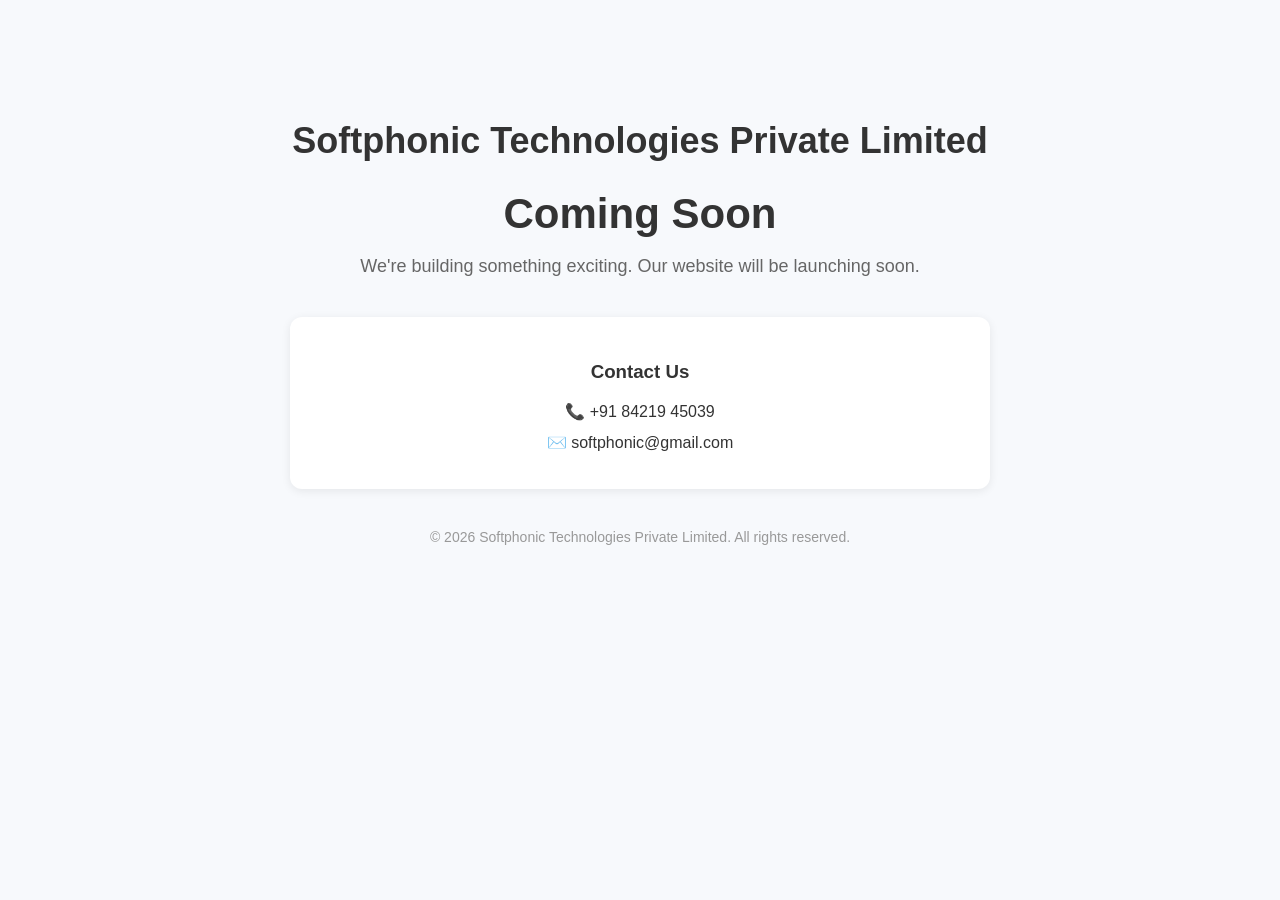
==== index.html @ 9555f6a4 "Add files via upload" ====
<!DOCTYPE html>
<html lang="en">
<head>
<meta charset="UTF-8">
<meta name="viewport" content="width=device-width, initial-scale=1.0">
<title>Softphonic Technologies Private Limited</title>

<style>
body {
    margin: 0;
    font-family: Arial, sans-serif;
    background: #f7f9fc;
    color: #333;
}

.container {
    max-width: 700px;
    margin: 100px auto;
    text-align: center;
    padding: 20px;
}

.logo {
    font-size: 36px;
    font-weight: bold;
    margin-bottom: 20px;
}

h1 {
    font-size: 42px;
    margin-bottom: 10px;
}

.subtitle {
    font-size: 18px;
    color: #666;
    margin-bottom: 40px;
}

.contact-box {
    background: white;
    padding: 25px;
    border-radius: 12px;
    box-shadow: 0 2px 10px rgba(0,0,0,0.08);
}

.contact-box p {
    margin: 12px 0;
    font-size: 16px;
}

.footer {
    margin-top: 40px;
    color: #999;
    font-size: 14px;
}
</style>
</head>

<body>

<div class="container">

    <div class="logo">Softphonic Technologies Private Limited</div>

    <h1>Coming Soon</h1>

    <p class="subtitle">
        We're building something exciting.
        Our website will be launching soon.
    </p>

    <div class="contact-box">
        <h3>Contact Us</h3>

        <p>📞 +91 84219 45039</p>

        <p>✉️ softphonic@gmail.com</p>

    </div>

    <div class="footer">
        © 2026 Softphonic Technologies Private Limited. All rights reserved.
    </div>

</div>

</body>
</html>
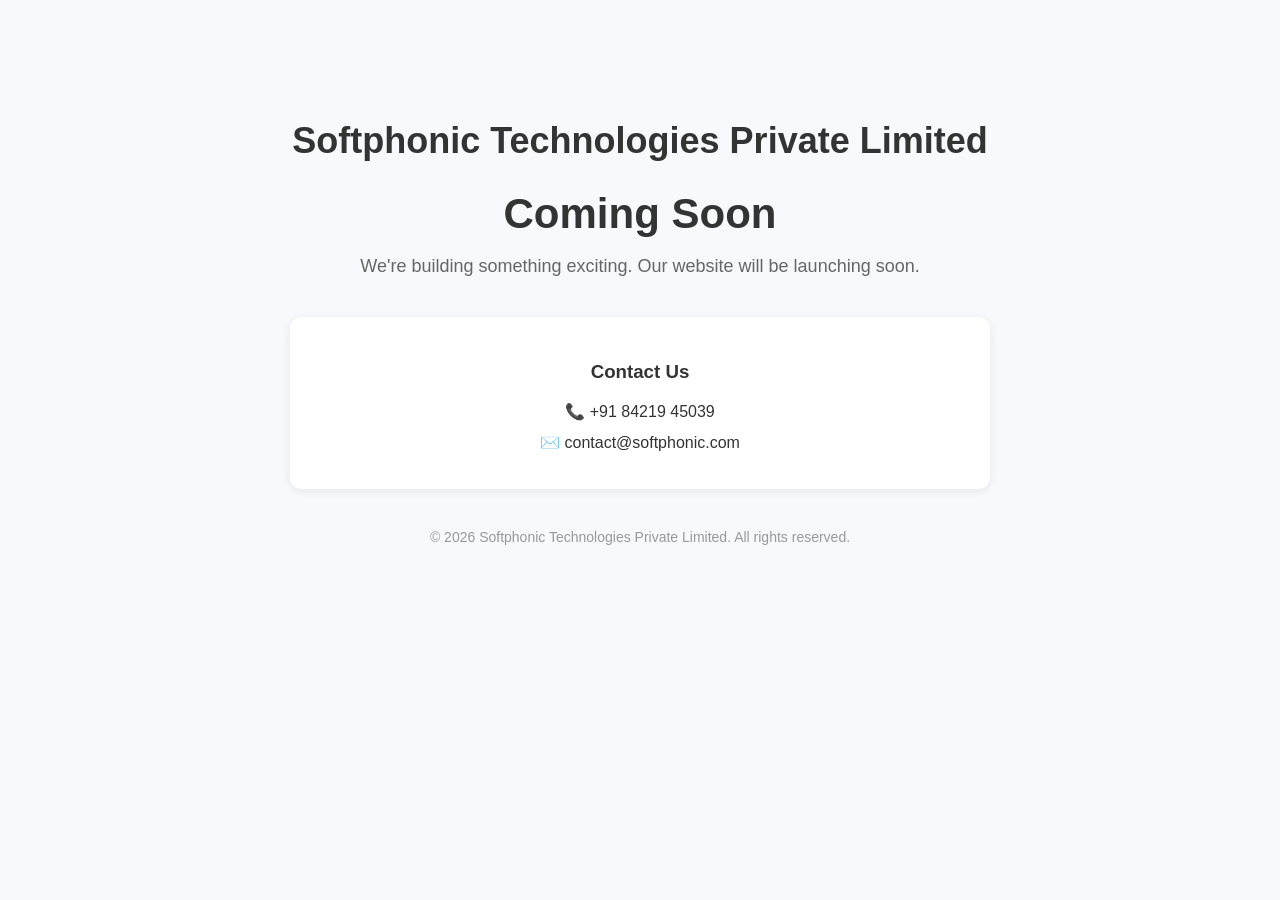
==== commit 022a7ece: "Update index.html" ====
--- a/index.html
+++ b/index.html
@@ -75,7 +75,7 @@
 
         <p>📞 +91 84219 45039</p>
 
-        <p>✉️ softphonic@gmail.com</p>
+        <p>✉️ contact@softphonic.com</p>
 
     </div>
 
@@ -86,4 +86,4 @@
 </div>
 
 </body>
-</html>	+</html>	
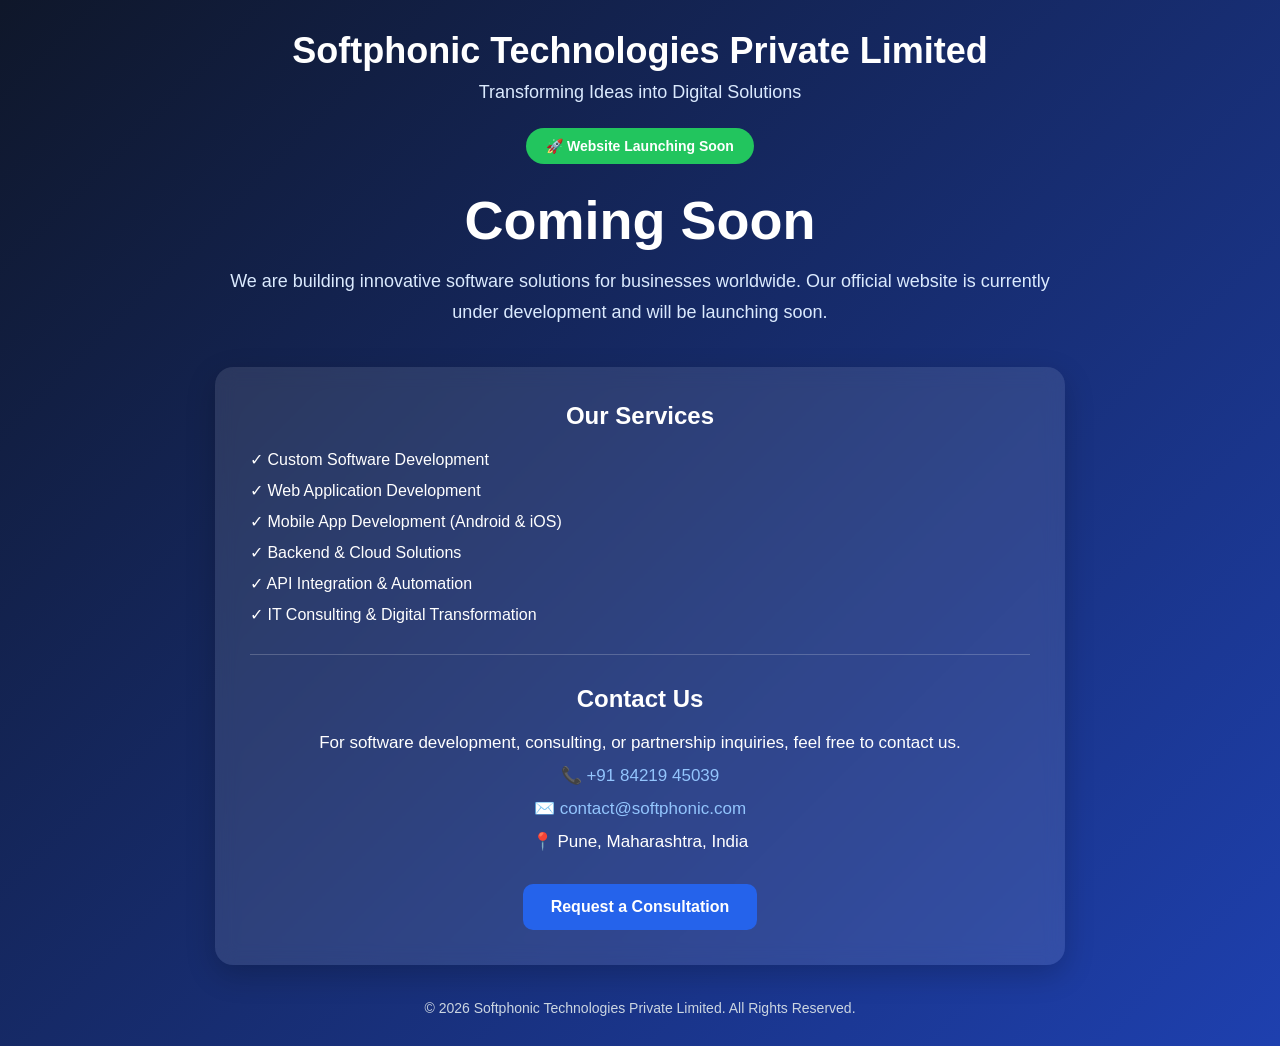
==== commit 31e58144: "update index to v1" ====
--- a/index.html
+++ b/index.html
@@ -1,89 +1,223 @@
 <!DOCTYPE html>
 <html lang="en">
 <head>
-<meta charset="UTF-8">
-<meta name="viewport" content="width=device-width, initial-scale=1.0">
-<title>Softphonic Technologies Private Limited</title>
-
-<style>
-body {
-    margin: 0;
-    font-family: Arial, sans-serif;
-    background: #f7f9fc;
-    color: #333;
-}
-
-.container {
-    max-width: 700px;
-    margin: 100px auto;
-    text-align: center;
-    padding: 20px;
-}
-
-.logo {
-    font-size: 36px;
-    font-weight: bold;
-    margin-bottom: 20px;
-}
-
-h1 {
-    font-size: 42px;
-    margin-bottom: 10px;
-}
-
-.subtitle {
-    font-size: 18px;
-    color: #666;
-    margin-bottom: 40px;
-}
-
-.contact-box {
-    background: white;
-    padding: 25px;
-    border-radius: 12px;
-    box-shadow: 0 2px 10px rgba(0,0,0,0.08);
-}
-
-.contact-box p {
-    margin: 12px 0;
-    font-size: 16px;
-}
-
-.footer {
-    margin-top: 40px;
-    color: #999;
-    font-size: 14px;
-}
-</style>
+    <meta charset="UTF-8">
+    <meta name="viewport" content="width=device-width, initial-scale=1.0">
+
+    <title>Softphonic Technologies Private Limited</title>
+
+    <style>
+        * {
+            margin: 0;
+            padding: 0;
+            box-sizing: border-box;
+        }
+
+        body {
+            font-family: "Segoe UI", Arial, sans-serif;
+            background: linear-gradient(135deg, #0f172a, #1e40af);
+            color: #ffffff;
+            min-height: 100vh;
+            display: flex;
+            align-items: center;
+            justify-content: center;
+            padding: 30px;
+        }
+
+        .container {
+            max-width: 850px;
+            width: 100%;
+            text-align: center;
+        }
+
+        .logo {
+            font-size: 36px;
+            font-weight: 700;
+            margin-bottom: 10px;
+        }
+
+        .tagline {
+            color: #dbeafe;
+            font-size: 18px;
+            margin-bottom: 25px;
+        }
+
+        .badge {
+            display: inline-block;
+            background: #22c55e;
+            color: white;
+            padding: 10px 20px;
+            border-radius: 999px;
+            font-size: 14px;
+            font-weight: 600;
+            margin-bottom: 25px;
+        }
+
+        h1 {
+            font-size: 54px;
+            margin-bottom: 15px;
+        }
+
+        .subtitle {
+            color: #dbeafe;
+            font-size: 18px;
+            line-height: 1.7;
+            margin-bottom: 40px;
+        }
+
+        .card {
+            background: rgba(255, 255, 255, 0.10);
+            backdrop-filter: blur(10px);
+            border-radius: 18px;
+            padding: 35px;
+            text-align: left;
+            box-shadow: 0 10px 30px rgba(0,0,0,0.2);
+        }
+
+        .card h2 {
+            text-align: center;
+            margin-bottom: 20px;
+        }
+
+        .services {
+            list-style: none;
+            margin-bottom: 30px;
+        }
+
+        .services li {
+            margin: 12px 0;
+            font-size: 16px;
+        }
+
+        .contact {
+            text-align: center;
+        }
+
+        .contact p {
+            margin: 12px 0;
+            font-size: 17px;
+        }
+
+        .contact a {
+            color: #93c5fd;
+            text-decoration: none;
+        }
+
+        .contact a:hover {
+            text-decoration: underline;
+            color: #ffffff;
+        }
+
+        .cta-btn {
+            display: inline-block;
+            margin-top: 20px;
+            background: #2563eb;
+            color: white !important;
+            text-decoration: none;
+            padding: 14px 28px;
+            border-radius: 10px;
+            font-weight: 600;
+            transition: 0.3s;
+        }
+
+        .cta-btn:hover {
+            background: #1d4ed8;
+            text-decoration: none;
+        }
+
+        .footer {
+            margin-top: 35px;
+            text-align: center;
+            color: #cbd5e1;
+            font-size: 14px;
+        }
+
+        hr {
+            border: none;
+            border-top: 1px solid rgba(255,255,255,0.2);
+            margin: 30px 0;
+        }
+    </style>
 </head>
 
 <body>
 
 <div class="container">
 
-    <div class="logo">Softphonic Technologies Private Limited</div>
+    <div class="logo">
+        Softphonic Technologies Private Limited
+    </div>
+
+    <div class="tagline">
+        Transforming Ideas into Digital Solutions
+    </div>
+
+    <div class="badge">
+        🚀 Website Launching Soon
+    </div>
 
     <h1>Coming Soon</h1>
 
     <p class="subtitle">
-        We're building something exciting.
-        Our website will be launching soon.
+        We are building innovative software solutions for businesses worldwide.
+        Our official website is currently under development and will be launching soon.
     </p>
 
-    <div class="contact-box">
-        <h3>Contact Us</h3>
-
-        <p>📞 +91 84219 45039</p>
-
-        <p>✉️ contact@softphonic.com</p>
+    <div class="card">
+
+        <h2>Our Services</h2>
+
+        <ul class="services">
+            <li>✓ Custom Software Development</li>
+            <li>✓ Web Application Development</li>
+            <li>✓ Mobile App Development (Android & iOS)</li>
+            <li>✓ Backend & Cloud Solutions</li>
+            <li>✓ API Integration & Automation</li>
+            <li>✓ IT Consulting & Digital Transformation</li>
+        </ul>
+
+        <hr>
+
+        <div class="contact">
+
+            <h2>Contact Us</h2>
+
+            <p>
+                For software development, consulting, or partnership inquiries,
+                feel free to contact us.
+            </p>
+
+            <p>
+                📞
+                <a href="tel:+918421945039">
+                    +91 84219 45039
+                </a>
+            </p>
+
+            <p>
+                ✉️
+                <a href="mailto:contact@softphonic.com">
+                    contact@softphonic.com
+                </a>
+            </p>
+
+            <p>
+                📍 Pune, Maharashtra, India
+            </p>
+
+            <a href="mailto:contact@softphonic.com" class="cta-btn">
+                Request a Consultation
+            </a>
+
+        </div>
 
     </div>
 
     <div class="footer">
-        © 2026 Softphonic Technologies Private Limited. All rights reserved.
+        © 2026 Softphonic Technologies Private Limited. All Rights Reserved.
     </div>
 
 </div>
 
 </body>
-</html>	
+</html>
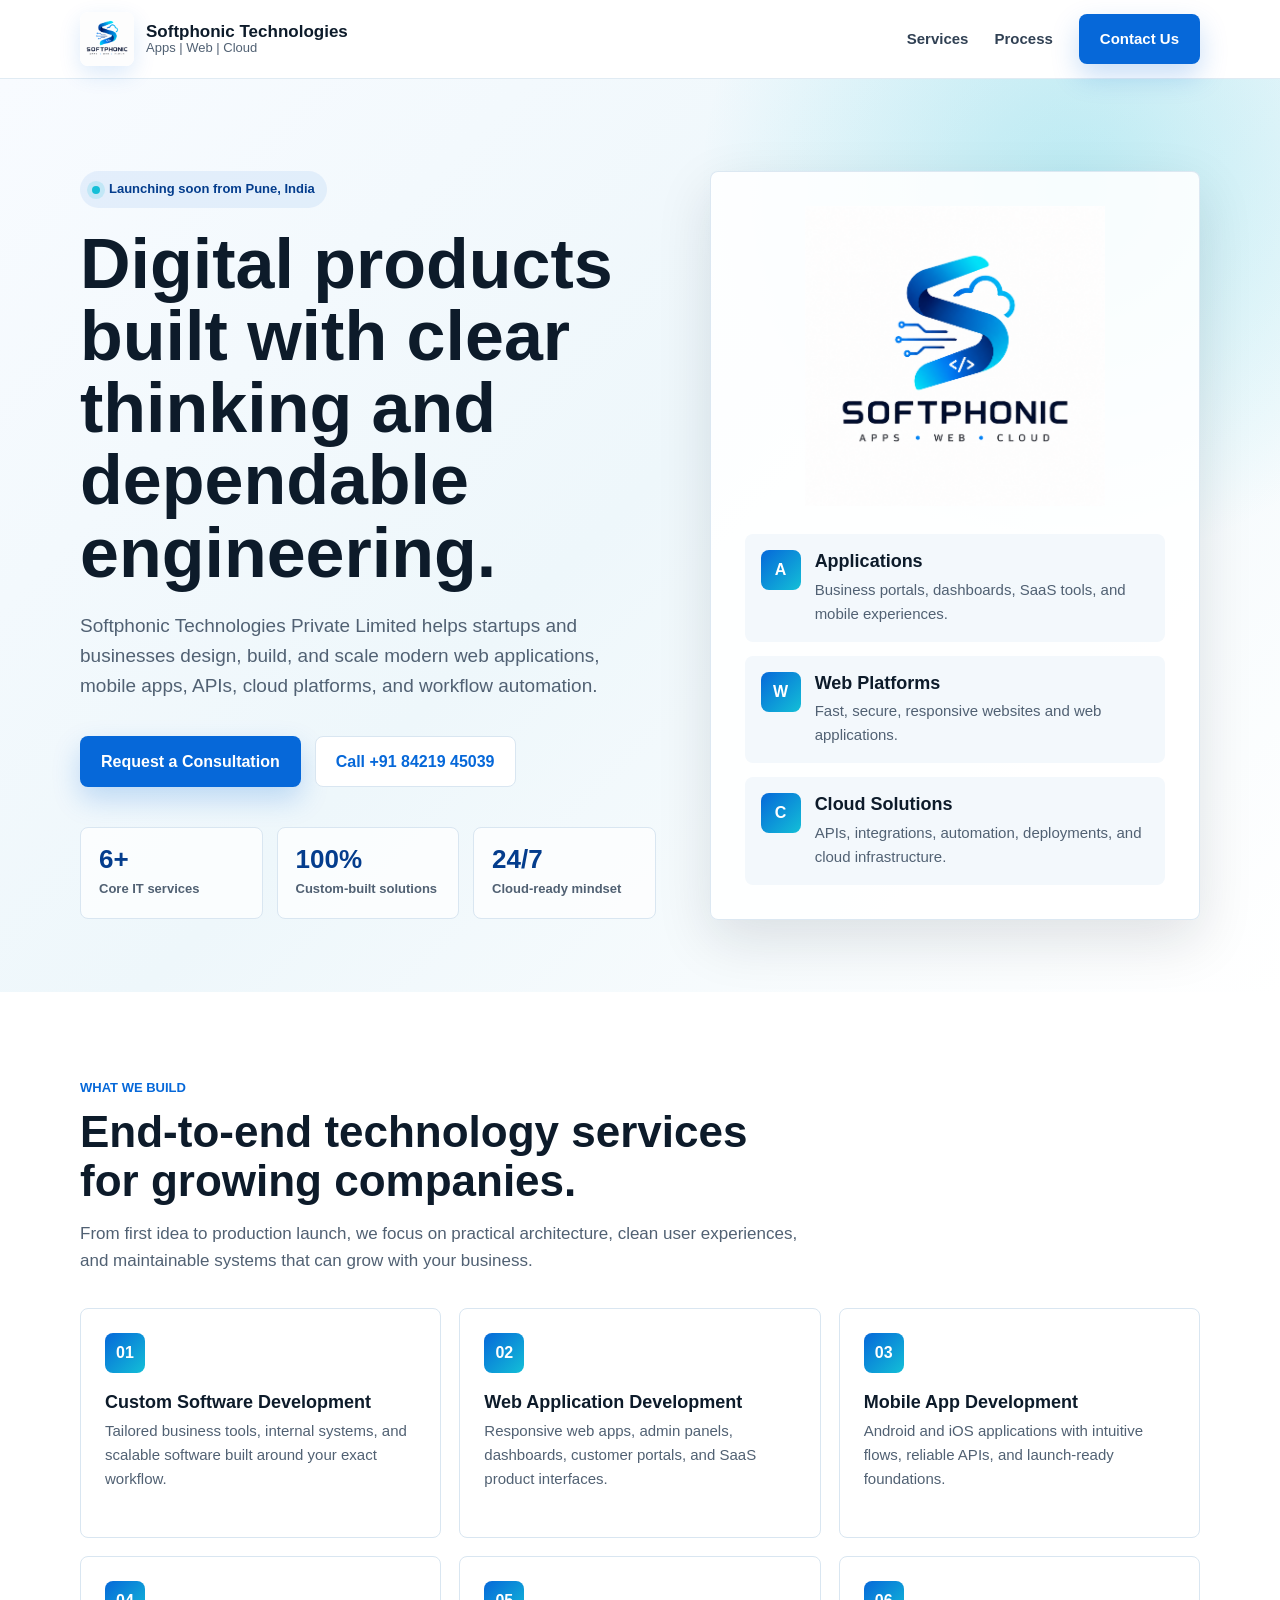
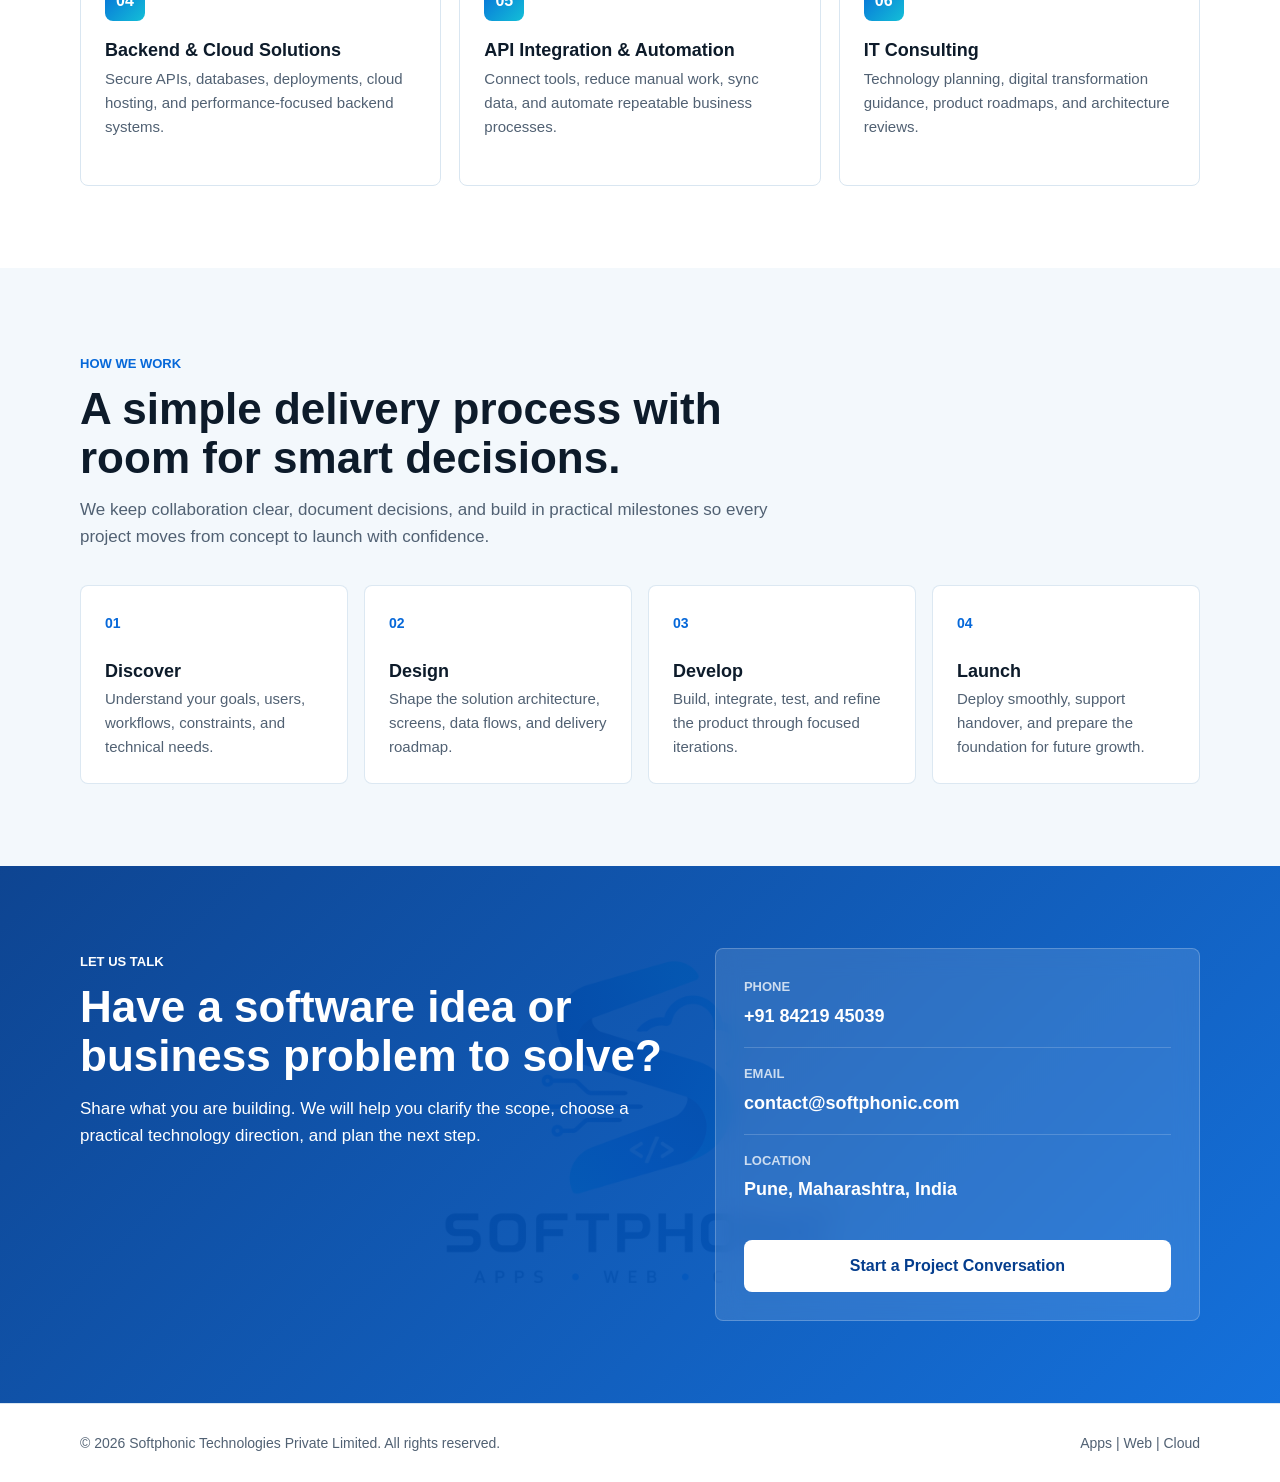
==== commit 3758726f: "updated website to next level and added softphonic logo" ====
--- a/index.html
+++ b/index.html
@@ -1,223 +1,780 @@
-<!DOCTYPE html>
-<html lang="en">
-<head>
-    <meta charset="UTF-8">
-    <meta name="viewport" content="width=device-width, initial-scale=1.0">
-
-    <title>Softphonic Technologies Private Limited</title>
-
-    <style>
-        * {
-            margin: 0;
-            padding: 0;
-            box-sizing: border-box;
-        }
-
-        body {
-            font-family: "Segoe UI", Arial, sans-serif;
-            background: linear-gradient(135deg, #0f172a, #1e40af);
-            color: #ffffff;
-            min-height: 100vh;
-            display: flex;
-            align-items: center;
-            justify-content: center;
-            padding: 30px;
-        }
-
-        .container {
-            max-width: 850px;
-            width: 100%;
-            text-align: center;
-        }
-
-        .logo {
-            font-size: 36px;
-            font-weight: 700;
-            margin-bottom: 10px;
-        }
-
-        .tagline {
-            color: #dbeafe;
-            font-size: 18px;
-            margin-bottom: 25px;
-        }
-
-        .badge {
-            display: inline-block;
-            background: #22c55e;
-            color: white;
-            padding: 10px 20px;
-            border-radius: 999px;
-            font-size: 14px;
-            font-weight: 600;
-            margin-bottom: 25px;
-        }
-
-        h1 {
-            font-size: 54px;
-            margin-bottom: 15px;
-        }
-
-        .subtitle {
-            color: #dbeafe;
-            font-size: 18px;
-            line-height: 1.7;
-            margin-bottom: 40px;
-        }
-
-        .card {
-            background: rgba(255, 255, 255, 0.10);
-            backdrop-filter: blur(10px);
-            border-radius: 18px;
-            padding: 35px;
-            text-align: left;
-            box-shadow: 0 10px 30px rgba(0,0,0,0.2);
-        }
-
-        .card h2 {
-            text-align: center;
-            margin-bottom: 20px;
-        }
-
-        .services {
-            list-style: none;
-            margin-bottom: 30px;
-        }
-
-        .services li {
-            margin: 12px 0;
-            font-size: 16px;
-        }
-
-        .contact {
-            text-align: center;
-        }
-
-        .contact p {
-            margin: 12px 0;
-            font-size: 17px;
-        }
-
-        .contact a {
-            color: #93c5fd;
-            text-decoration: none;
-        }
-
-        .contact a:hover {
-            text-decoration: underline;
-            color: #ffffff;
-        }
-
-        .cta-btn {
-            display: inline-block;
-            margin-top: 20px;
-            background: #2563eb;
-            color: white !important;
-            text-decoration: none;
-            padding: 14px 28px;
-            border-radius: 10px;
-            font-weight: 600;
-            transition: 0.3s;
-        }
-
-        .cta-btn:hover {
-            background: #1d4ed8;
-            text-decoration: none;
-        }
-
-        .footer {
-            margin-top: 35px;
-            text-align: center;
-            color: #cbd5e1;
-            font-size: 14px;
-        }
-
-        hr {
-            border: none;
-            border-top: 1px solid rgba(255,255,255,0.2);
-            margin: 30px 0;
-        }
-    </style>
-</head>
-
-<body>
-
-<div class="container">
-
-    <div class="logo">
-        Softphonic Technologies Private Limited
-    </div>
-
-    <div class="tagline">
-        Transforming Ideas into Digital Solutions
-    </div>
-
-    <div class="badge">
-        🚀 Website Launching Soon
-    </div>
-
-    <h1>Coming Soon</h1>
-
-    <p class="subtitle">
-        We are building innovative software solutions for businesses worldwide.
-        Our official website is currently under development and will be launching soon.
-    </p>
-
-    <div class="card">
-
-        <h2>Our Services</h2>
-
-        <ul class="services">
-            <li>✓ Custom Software Development</li>
-            <li>✓ Web Application Development</li>
-            <li>✓ Mobile App Development (Android & iOS)</li>
-            <li>✓ Backend & Cloud Solutions</li>
-            <li>✓ API Integration & Automation</li>
-            <li>✓ IT Consulting & Digital Transformation</li>
-        </ul>
-
-        <hr>
-
-        <div class="contact">
-
-            <h2>Contact Us</h2>
-
-            <p>
-                For software development, consulting, or partnership inquiries,
-                feel free to contact us.
-            </p>
-
-            <p>
-                📞
-                <a href="tel:+918421945039">
-                    +91 84219 45039
-                </a>
-            </p>
-
-            <p>
-                ✉️
-                <a href="mailto:contact@softphonic.com">
-                    contact@softphonic.com
-                </a>
-            </p>
-
-            <p>
-                📍 Pune, Maharashtra, India
-            </p>
-
-            <a href="mailto:contact@softphonic.com" class="cta-btn">
-                Request a Consultation
-            </a>
-
-        </div>
-
-    </div>
-
-    <div class="footer">
-        © 2026 Softphonic Technologies Private Limited. All Rights Reserved.
-    </div>
-
-</div>
-
-</body>
-</html>+<!DOCTYPE html>
+<html lang="en">
+<head>
+    <meta charset="UTF-8">
+    <meta name="viewport" content="width=device-width, initial-scale=1.0">
+    <meta name="description" content="Softphonic Technologies Private Limited builds custom software, web apps, mobile apps, cloud platforms, and automation solutions for growing businesses.">
+    <title>Softphonic Technologies Private Limited | Apps, Web & Cloud Solutions</title>
+
+    <style>
+        :root {
+            --ink: #0d1b2a;
+            --muted: #516173;
+            --brand: #0668d9;
+            --brand-dark: #043d8d;
+            --cyan: #13bfd7;
+            --surface: #ffffff;
+            --soft: #f3f8fc;
+            --line: #d9e6f1;
+            --shadow: 0 20px 55px rgba(13, 27, 42, 0.12);
+            --radius: 8px;
+        }
+
+        * {
+            box-sizing: border-box;
+            margin: 0;
+            padding: 0;
+        }
+
+        html {
+            scroll-behavior: smooth;
+        }
+
+        body {
+            font-family: "Segoe UI", Arial, sans-serif;
+            color: var(--ink);
+            background: var(--surface);
+            line-height: 1.6;
+        }
+
+        img {
+            max-width: 100%;
+            display: block;
+        }
+
+        a {
+            color: inherit;
+        }
+
+        address {
+            font-style: normal;
+        }
+
+        .page {
+            min-height: 100vh;
+            overflow: hidden;
+        }
+
+        .container {
+            width: min(1120px, calc(100% - 40px));
+            margin: 0 auto;
+        }
+
+        .site-header {
+            position: sticky;
+            top: 0;
+            z-index: 10;
+            background: rgba(255, 255, 255, 0.92);
+            border-bottom: 1px solid rgba(217, 230, 241, 0.8);
+            backdrop-filter: blur(16px);
+        }
+
+        .nav {
+            min-height: 78px;
+            display: flex;
+            align-items: center;
+            justify-content: space-between;
+            gap: 24px;
+        }
+
+        .brand {
+            display: flex;
+            align-items: center;
+            gap: 12px;
+            text-decoration: none;
+            min-width: 0;
+        }
+
+        .brand img {
+            width: 54px;
+            height: 54px;
+            border-radius: 8px;
+            object-fit: cover;
+            object-position: center 18%;
+            background: #fff;
+            box-shadow: 0 8px 22px rgba(6, 104, 217, 0.14);
+        }
+
+        .brand-text {
+            display: grid;
+            line-height: 1.15;
+        }
+
+        .brand-name {
+            font-size: 17px;
+            font-weight: 750;
+            color: var(--ink);
+        }
+
+        .brand-line {
+            color: var(--muted);
+            font-size: 13px;
+        }
+
+        .nav-links {
+            display: flex;
+            align-items: center;
+            gap: 26px;
+            color: #314154;
+            font-size: 15px;
+            font-weight: 600;
+        }
+
+        .nav-links a {
+            text-decoration: none;
+        }
+
+        .nav-links a:hover {
+            color: var(--brand);
+        }
+
+        .button {
+            display: inline-flex;
+            align-items: center;
+            justify-content: center;
+            gap: 10px;
+            min-height: 46px;
+            padding: 12px 20px;
+            border-radius: var(--radius);
+            border: 1px solid transparent;
+            background: var(--brand);
+            color: #fff;
+            text-decoration: none;
+            font-weight: 700;
+            box-shadow: 0 12px 28px rgba(6, 104, 217, 0.22);
+            transition: transform 0.2s ease, box-shadow 0.2s ease, background 0.2s ease;
+        }
+
+        .button:hover {
+            transform: translateY(-2px);
+            background: var(--brand-dark);
+            box-shadow: 0 16px 34px rgba(6, 104, 217, 0.28);
+        }
+
+        .button.secondary {
+            background: #fff;
+            color: var(--brand);
+            border-color: var(--line);
+            box-shadow: none;
+        }
+
+        .button.secondary:hover {
+            color: var(--brand-dark);
+            border-color: rgba(6, 104, 217, 0.28);
+            background: #f8fbff;
+        }
+
+        .hero {
+            position: relative;
+            padding: 92px 0 72px;
+            background:
+                radial-gradient(circle at 84% 12%, rgba(19, 191, 215, 0.24), transparent 28%),
+                linear-gradient(135deg, #f8fbff 0%, #eef7fb 48%, #ffffff 100%);
+        }
+
+        .hero-grid {
+            display: grid;
+            grid-template-columns: 1.08fr 0.92fr;
+            gap: 54px;
+            align-items: center;
+        }
+
+        .eyebrow {
+            display: inline-flex;
+            align-items: center;
+            gap: 9px;
+            margin-bottom: 20px;
+            padding: 8px 12px;
+            border-radius: 999px;
+            background: rgba(6, 104, 217, 0.08);
+            color: var(--brand-dark);
+            font-size: 13px;
+            font-weight: 750;
+        }
+
+        .eyebrow::before {
+            content: "";
+            width: 8px;
+            height: 8px;
+            border-radius: 50%;
+            background: var(--cyan);
+            box-shadow: 0 0 0 5px rgba(19, 191, 215, 0.16);
+        }
+
+        h1 {
+            max-width: 760px;
+            font-size: clamp(38px, 6vw, 70px);
+            line-height: 1.03;
+            letter-spacing: 0;
+            color: var(--ink);
+        }
+
+        .hero-copy {
+            max-width: 650px;
+            margin-top: 22px;
+            color: var(--muted);
+            font-size: 19px;
+        }
+
+        .hero-actions {
+            display: flex;
+            flex-wrap: wrap;
+            gap: 14px;
+            margin-top: 34px;
+        }
+
+        .stats {
+            display: grid;
+            grid-template-columns: repeat(3, minmax(0, 1fr));
+            gap: 14px;
+            margin-top: 40px;
+        }
+
+        .stat {
+            padding: 18px;
+            border: 1px solid var(--line);
+            border-radius: var(--radius);
+            background: rgba(255, 255, 255, 0.72);
+        }
+
+        .stat strong {
+            display: block;
+            color: var(--brand-dark);
+            font-size: 26px;
+            line-height: 1;
+        }
+
+        .stat span {
+            display: block;
+            margin-top: 7px;
+            color: var(--muted);
+            font-size: 13px;
+            font-weight: 650;
+        }
+
+        .hero-card {
+            padding: 34px;
+            border: 1px solid rgba(217, 230, 241, 0.9);
+            border-radius: var(--radius);
+            background: rgba(255, 255, 255, 0.88);
+            box-shadow: var(--shadow);
+        }
+
+        .hero-logo {
+            width: min(300px, 84%);
+            margin: 0 auto 28px;
+        }
+
+        .capability-list {
+            display: grid;
+            gap: 14px;
+        }
+
+        .capability {
+            display: grid;
+            grid-template-columns: 40px 1fr;
+            gap: 14px;
+            align-items: start;
+            padding: 16px;
+            border-radius: var(--radius);
+            background: var(--soft);
+        }
+
+        .icon {
+            width: 40px;
+            height: 40px;
+            display: grid;
+            place-items: center;
+            border-radius: var(--radius);
+            color: #fff;
+            background: linear-gradient(135deg, var(--brand), var(--cyan));
+            font-weight: 800;
+        }
+
+        .capability h3,
+        .service h3,
+        .step h3 {
+            font-size: 18px;
+            line-height: 1.25;
+        }
+
+        .capability p,
+        .service p,
+        .step p {
+            margin-top: 5px;
+            color: var(--muted);
+            font-size: 15px;
+        }
+
+        section {
+            padding: 82px 0;
+        }
+
+        .section-head {
+            max-width: 720px;
+            margin-bottom: 34px;
+        }
+
+        .section-kicker {
+            color: var(--brand);
+            font-weight: 800;
+            font-size: 13px;
+            text-transform: uppercase;
+        }
+
+        h2 {
+            margin-top: 8px;
+            color: var(--ink);
+            font-size: clamp(30px, 4vw, 44px);
+            line-height: 1.12;
+            letter-spacing: 0;
+        }
+
+        .section-head p {
+            margin-top: 14px;
+            color: var(--muted);
+            font-size: 17px;
+        }
+
+        .services-grid {
+            display: grid;
+            grid-template-columns: repeat(3, minmax(0, 1fr));
+            gap: 18px;
+        }
+
+        .service {
+            min-height: 230px;
+            padding: 24px;
+            border: 1px solid var(--line);
+            border-radius: var(--radius);
+            background: #fff;
+            transition: transform 0.2s ease, border-color 0.2s ease, box-shadow 0.2s ease;
+        }
+
+        .service:hover {
+            transform: translateY(-4px);
+            border-color: rgba(6, 104, 217, 0.26);
+            box-shadow: 0 16px 35px rgba(13, 27, 42, 0.09);
+        }
+
+        .service .icon {
+            margin-bottom: 18px;
+        }
+
+        .process {
+            background: var(--soft);
+        }
+
+        .steps {
+            display: grid;
+            grid-template-columns: repeat(4, minmax(0, 1fr));
+            gap: 16px;
+            counter-reset: process;
+        }
+
+        .step {
+            position: relative;
+            padding: 24px;
+            border: 1px solid rgba(217, 230, 241, 0.9);
+            border-radius: var(--radius);
+            background: #fff;
+        }
+
+        .step::before {
+            counter-increment: process;
+            content: "0" counter(process);
+            display: inline-flex;
+            margin-bottom: 26px;
+            color: var(--brand);
+            font-size: 14px;
+            font-weight: 850;
+        }
+
+        .contact-section {
+            color: #fff;
+            background:
+                linear-gradient(135deg, rgba(4, 61, 141, 0.96), rgba(6, 104, 217, 0.94)),
+                url("softphonic_logo.png") center/520px no-repeat;
+        }
+
+        .contact-grid {
+            display: grid;
+            grid-template-columns: 1.1fr 0.9fr;
+            gap: 42px;
+            align-items: start;
+        }
+
+        .contact-section .section-kicker,
+        .contact-section h2,
+        .contact-section p {
+            color: #fff;
+        }
+
+        .contact-section .section-head {
+            margin-bottom: 0;
+        }
+
+        .contact-panel {
+            padding: 28px;
+            border: 1px solid rgba(255, 255, 255, 0.22);
+            border-radius: var(--radius);
+            background: rgba(255, 255, 255, 0.12);
+            backdrop-filter: blur(12px);
+        }
+
+        .contact-item {
+            display: grid;
+            gap: 4px;
+            padding: 16px 0;
+            border-bottom: 1px solid rgba(255, 255, 255, 0.18);
+        }
+
+        .contact-item:first-child {
+            padding-top: 0;
+        }
+
+        .contact-item:last-of-type {
+            border-bottom: 0;
+        }
+
+        .contact-label {
+            color: rgba(255, 255, 255, 0.76);
+            font-size: 13px;
+            font-weight: 750;
+            text-transform: uppercase;
+        }
+
+        .contact-value {
+            color: #fff;
+            text-decoration: none;
+            font-size: 18px;
+            font-weight: 750;
+            overflow-wrap: anywhere;
+        }
+
+        .contact-value:hover {
+            text-decoration: underline;
+        }
+
+        .contact-panel .button {
+            width: 100%;
+            margin-top: 20px;
+            background: #fff;
+            color: var(--brand-dark);
+            box-shadow: none;
+        }
+
+        .site-footer {
+            padding: 28px 0;
+            border-top: 1px solid var(--line);
+            color: var(--muted);
+            font-size: 14px;
+        }
+
+        .footer-inner {
+            display: flex;
+            justify-content: space-between;
+            gap: 20px;
+            flex-wrap: wrap;
+        }
+
+        @media (max-width: 900px) {
+            .nav {
+                align-items: flex-start;
+                flex-direction: column;
+                padding: 16px 0;
+            }
+
+            .nav-links {
+                width: 100%;
+                justify-content: space-between;
+                gap: 14px;
+                overflow-x: auto;
+                padding-bottom: 3px;
+            }
+
+            .hero {
+                padding-top: 58px;
+            }
+
+            .hero-grid,
+            .contact-grid {
+                grid-template-columns: 1fr;
+            }
+
+            .hero-card {
+                max-width: 560px;
+            }
+
+            .services-grid,
+            .steps {
+                grid-template-columns: repeat(2, minmax(0, 1fr));
+            }
+        }
+
+        @media (max-width: 620px) {
+            .container {
+                width: min(100% - 28px, 1120px);
+            }
+
+            .brand img {
+                width: 48px;
+                height: 48px;
+            }
+
+            .brand-name {
+                font-size: 15px;
+            }
+
+            .brand-line {
+                font-size: 12px;
+            }
+
+            .nav-links {
+                font-size: 14px;
+            }
+
+            .nav-links .button {
+                min-height: 40px;
+                padding: 9px 14px;
+                white-space: nowrap;
+            }
+
+            .hero {
+                padding: 42px 0 54px;
+            }
+
+            .hero-copy {
+                font-size: 17px;
+            }
+
+            .hero-actions,
+            .stats {
+                grid-template-columns: 1fr;
+            }
+
+            .hero-actions .button {
+                width: 100%;
+            }
+
+            .stats,
+            .services-grid,
+            .steps {
+                display: grid;
+                grid-template-columns: 1fr;
+            }
+
+            .hero-card,
+            .contact-panel {
+                padding: 22px;
+            }
+
+            .service {
+                min-height: auto;
+            }
+
+            section {
+                padding: 58px 0;
+            }
+
+            .footer-inner {
+                flex-direction: column;
+                gap: 8px;
+            }
+        }
+    </style>
+</head>
+<body>
+    <div class="page">
+        <header class="site-header">
+            <div class="container nav" aria-label="Main navigation">
+                <a class="brand" href="#top" aria-label="Softphonic Technologies home">
+                    <img src="softphonic_logo.png" alt="Softphonic Technologies logo">
+                    <span class="brand-text">
+                        <span class="brand-name">Softphonic Technologies</span>
+                        <span class="brand-line">Apps | Web | Cloud</span>
+                    </span>
+                </a>
+
+                <nav class="nav-links" aria-label="Primary navigation">
+                    <a href="#services">Services</a>
+                    <a href="#process">Process</a>
+                    <a href="#contact" class="button">Contact Us</a>
+                </nav>
+            </div>
+        </header>
+
+        <main id="top">
+            <section class="hero" aria-labelledby="hero-title">
+                <div class="container hero-grid">
+                    <div>
+                        <span class="eyebrow">Launching soon from Pune, India</span>
+                        <h1 id="hero-title">Digital products built with clear thinking and dependable engineering.</h1>
+                        <p class="hero-copy">
+                            Softphonic Technologies Private Limited helps startups and businesses design, build, and scale modern web applications, mobile apps, APIs, cloud platforms, and workflow automation.
+                        </p>
+
+                        <div class="hero-actions">
+                            <a class="button" href="mailto:contact@softphonic.com">Request a Consultation</a>
+                            <a class="button secondary" href="tel:+918421945039">Call +91 84219 45039</a>
+                        </div>
+
+                        <div class="stats" aria-label="Company highlights">
+                            <div class="stat">
+                                <strong>6+</strong>
+                                <span>Core IT services</span>
+                            </div>
+                            <div class="stat">
+                                <strong>100%</strong>
+                                <span>Custom-built solutions</span>
+                            </div>
+                            <div class="stat">
+                                <strong>24/7</strong>
+                                <span>Cloud-ready mindset</span>
+                            </div>
+                        </div>
+                    </div>
+
+                    <aside class="hero-card" aria-label="Softphonic capabilities">
+                        <img class="hero-logo" src="softphonic_logo.png" alt="Softphonic Apps Web Cloud">
+                        <div class="capability-list">
+                            <article class="capability">
+                                <span class="icon" aria-hidden="true">A</span>
+                                <div>
+                                    <h3>Applications</h3>
+                                    <p>Business portals, dashboards, SaaS tools, and mobile experiences.</p>
+                                </div>
+                            </article>
+                            <article class="capability">
+                                <span class="icon" aria-hidden="true">W</span>
+                                <div>
+                                    <h3>Web Platforms</h3>
+                                    <p>Fast, secure, responsive websites and web applications.</p>
+                                </div>
+                            </article>
+                            <article class="capability">
+                                <span class="icon" aria-hidden="true">C</span>
+                                <div>
+                                    <h3>Cloud Solutions</h3>
+                                    <p>APIs, integrations, automation, deployments, and cloud infrastructure.</p>
+                                </div>
+                            </article>
+                        </div>
+                    </aside>
+                </div>
+            </section>
+
+            <section id="services" aria-labelledby="services-title">
+                <div class="container">
+                    <div class="section-head">
+                        <span class="section-kicker">What we build</span>
+                        <h2 id="services-title">End-to-end technology services for growing companies.</h2>
+                        <p>
+                            From first idea to production launch, we focus on practical architecture, clean user experiences, and maintainable systems that can grow with your business.
+                        </p>
+                    </div>
+
+                    <div class="services-grid">
+                        <article class="service">
+                            <span class="icon" aria-hidden="true">01</span>
+                            <h3>Custom Software Development</h3>
+                            <p>Tailored business tools, internal systems, and scalable software built around your exact workflow.</p>
+                        </article>
+                        <article class="service">
+                            <span class="icon" aria-hidden="true">02</span>
+                            <h3>Web Application Development</h3>
+                            <p>Responsive web apps, admin panels, dashboards, customer portals, and SaaS product interfaces.</p>
+                        </article>
+                        <article class="service">
+                            <span class="icon" aria-hidden="true">03</span>
+                            <h3>Mobile App Development</h3>
+                            <p>Android and iOS applications with intuitive flows, reliable APIs, and launch-ready foundations.</p>
+                        </article>
+                        <article class="service">
+                            <span class="icon" aria-hidden="true">04</span>
+                            <h3>Backend & Cloud Solutions</h3>
+                            <p>Secure APIs, databases, deployments, cloud hosting, and performance-focused backend systems.</p>
+                        </article>
+                        <article class="service">
+                            <span class="icon" aria-hidden="true">05</span>
+                            <h3>API Integration & Automation</h3>
+                            <p>Connect tools, reduce manual work, sync data, and automate repeatable business processes.</p>
+                        </article>
+                        <article class="service">
+                            <span class="icon" aria-hidden="true">06</span>
+                            <h3>IT Consulting</h3>
+                            <p>Technology planning, digital transformation guidance, product roadmaps, and architecture reviews.</p>
+                        </article>
+                    </div>
+                </div>
+            </section>
+
+            <section class="process" id="process" aria-labelledby="process-title">
+                <div class="container">
+                    <div class="section-head">
+                        <span class="section-kicker">How we work</span>
+                        <h2 id="process-title">A simple delivery process with room for smart decisions.</h2>
+                        <p>
+                            We keep collaboration clear, document decisions, and build in practical milestones so every project moves from concept to launch with confidence.
+                        </p>
+                    </div>
+
+                    <div class="steps">
+                        <article class="step">
+                            <h3>Discover</h3>
+                            <p>Understand your goals, users, workflows, constraints, and technical needs.</p>
+                        </article>
+                        <article class="step">
+                            <h3>Design</h3>
+                            <p>Shape the solution architecture, screens, data flows, and delivery roadmap.</p>
+                        </article>
+                        <article class="step">
+                            <h3>Develop</h3>
+                            <p>Build, integrate, test, and refine the product through focused iterations.</p>
+                        </article>
+                        <article class="step">
+                            <h3>Launch</h3>
+                            <p>Deploy smoothly, support handover, and prepare the foundation for future growth.</p>
+                        </article>
+                    </div>
+                </div>
+            </section>
+
+            <section class="contact-section" id="contact" aria-labelledby="contact-title">
+                <div class="container contact-grid">
+                    <div class="section-head">
+                        <span class="section-kicker">Let us talk</span>
+                        <h2 id="contact-title">Have a software idea or business problem to solve?</h2>
+                        <p>
+                            Share what you are building. We will help you clarify the scope, choose a practical technology direction, and plan the next step.
+                        </p>
+                    </div>
+
+                    <address class="contact-panel">
+                        <div class="contact-item">
+                            <span class="contact-label">Phone</span>
+                            <a class="contact-value" href="tel:+918421945039">+91 84219 45039</a>
+                        </div>
+                        <div class="contact-item">
+                            <span class="contact-label">Email</span>
+                            <a class="contact-value" href="mailto:contact@softphonic.com">contact@softphonic.com</a>
+                        </div>
+                        <div class="contact-item">
+                            <span class="contact-label">Location</span>
+                            <span class="contact-value">Pune, Maharashtra, India</span>
+                        </div>
+                        <a class="button" href="mailto:contact@softphonic.com">Start a Project Conversation</a>
+                    </address>
+                </div>
+            </section>
+        </main>
+
+        <footer class="site-footer">
+            <div class="container footer-inner">
+                <span>© 2026 Softphonic Technologies Private Limited. All rights reserved.</span>
+                <span>Apps | Web | Cloud</span>
+            </div>
+        </footer>
+    </div>
+</body>
+</html>
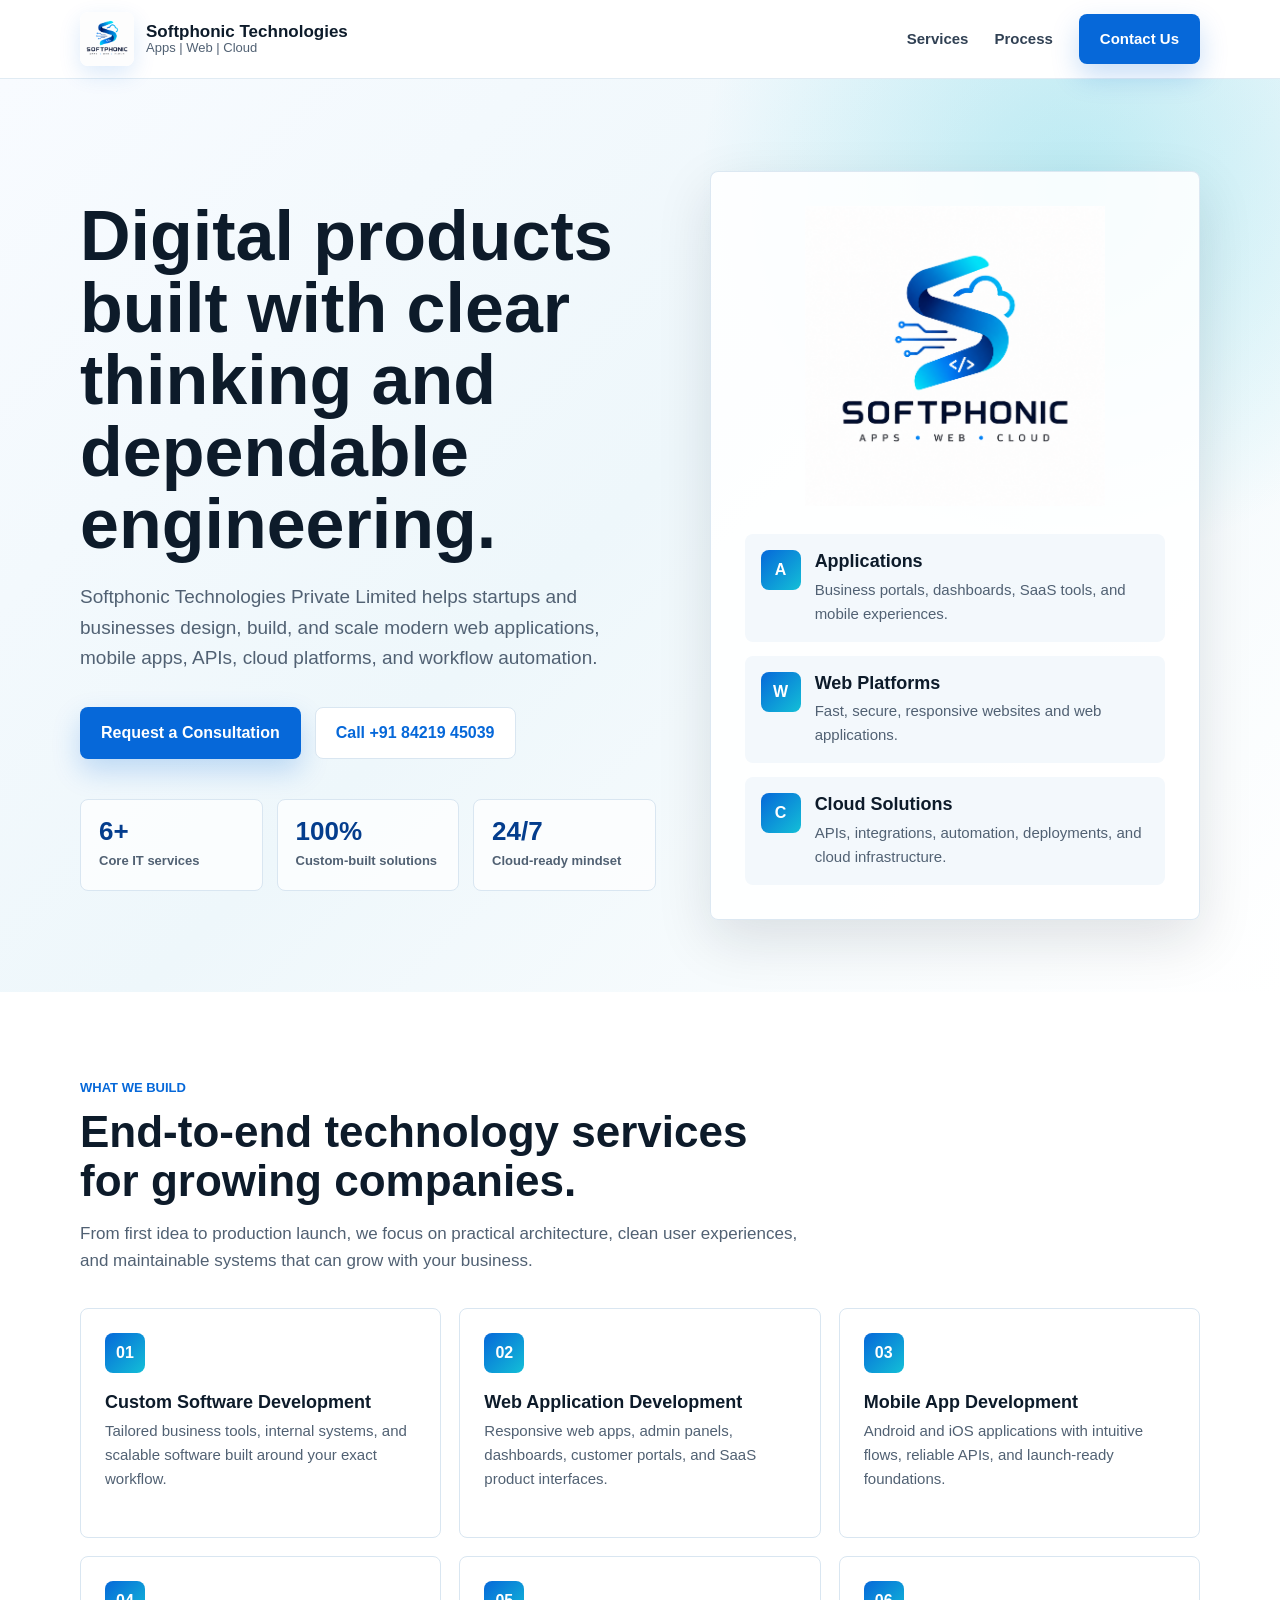
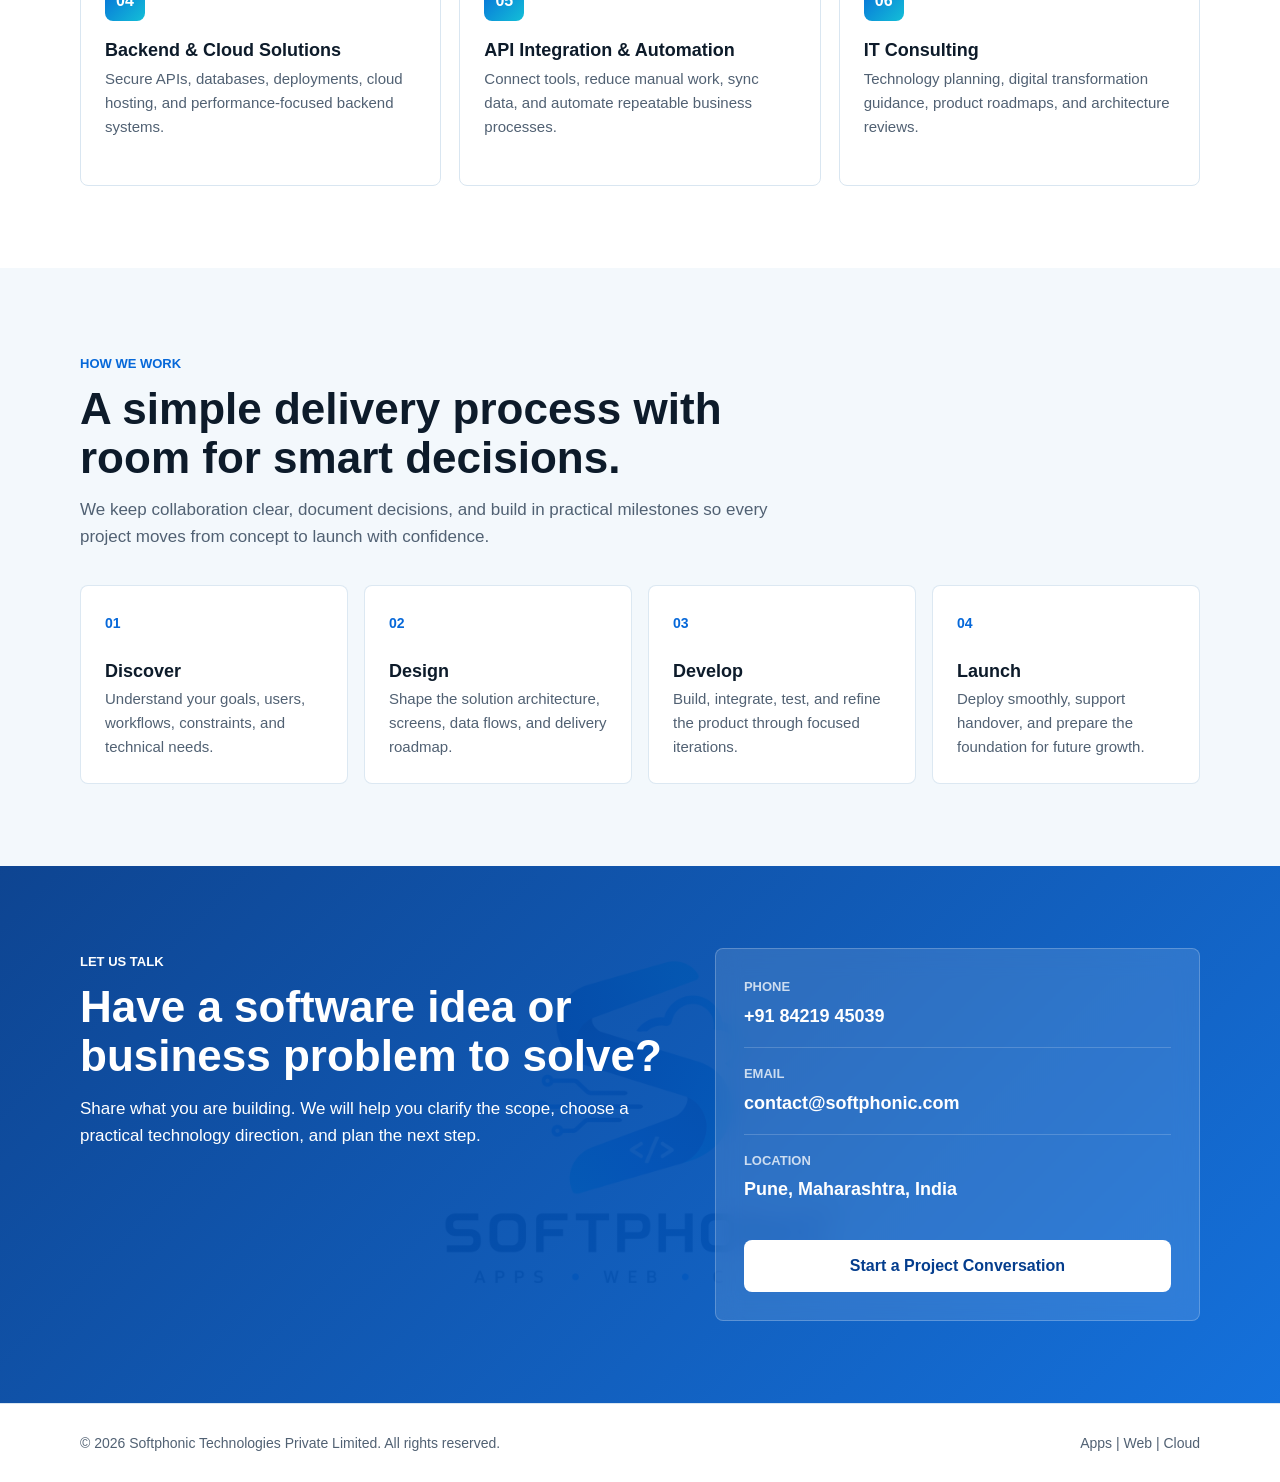
==== commit 688a4008: "remove launching soon as we are ready already" ====
--- a/index.html
+++ b/index.html
@@ -179,28 +179,6 @@
             align-items: center;
         }
 
-        .eyebrow {
-            display: inline-flex;
-            align-items: center;
-            gap: 9px;
-            margin-bottom: 20px;
-            padding: 8px 12px;
-            border-radius: 999px;
-            background: rgba(6, 104, 217, 0.08);
-            color: var(--brand-dark);
-            font-size: 13px;
-            font-weight: 750;
-        }
-
-        .eyebrow::before {
-            content: "";
-            width: 8px;
-            height: 8px;
-            border-radius: 50%;
-            background: var(--cyan);
-            box-shadow: 0 0 0 5px rgba(19, 191, 215, 0.16);
-        }
-
         h1 {
             max-width: 760px;
             font-size: clamp(38px, 6vw, 70px);
@@ -608,7 +586,6 @@
             <section class="hero" aria-labelledby="hero-title">
                 <div class="container hero-grid">
                     <div>
-                        <span class="eyebrow">Launching soon from Pune, India</span>
                         <h1 id="hero-title">Digital products built with clear thinking and dependable engineering.</h1>
                         <p class="hero-copy">
                             Softphonic Technologies Private Limited helps startups and businesses design, build, and scale modern web applications, mobile apps, APIs, cloud platforms, and workflow automation.
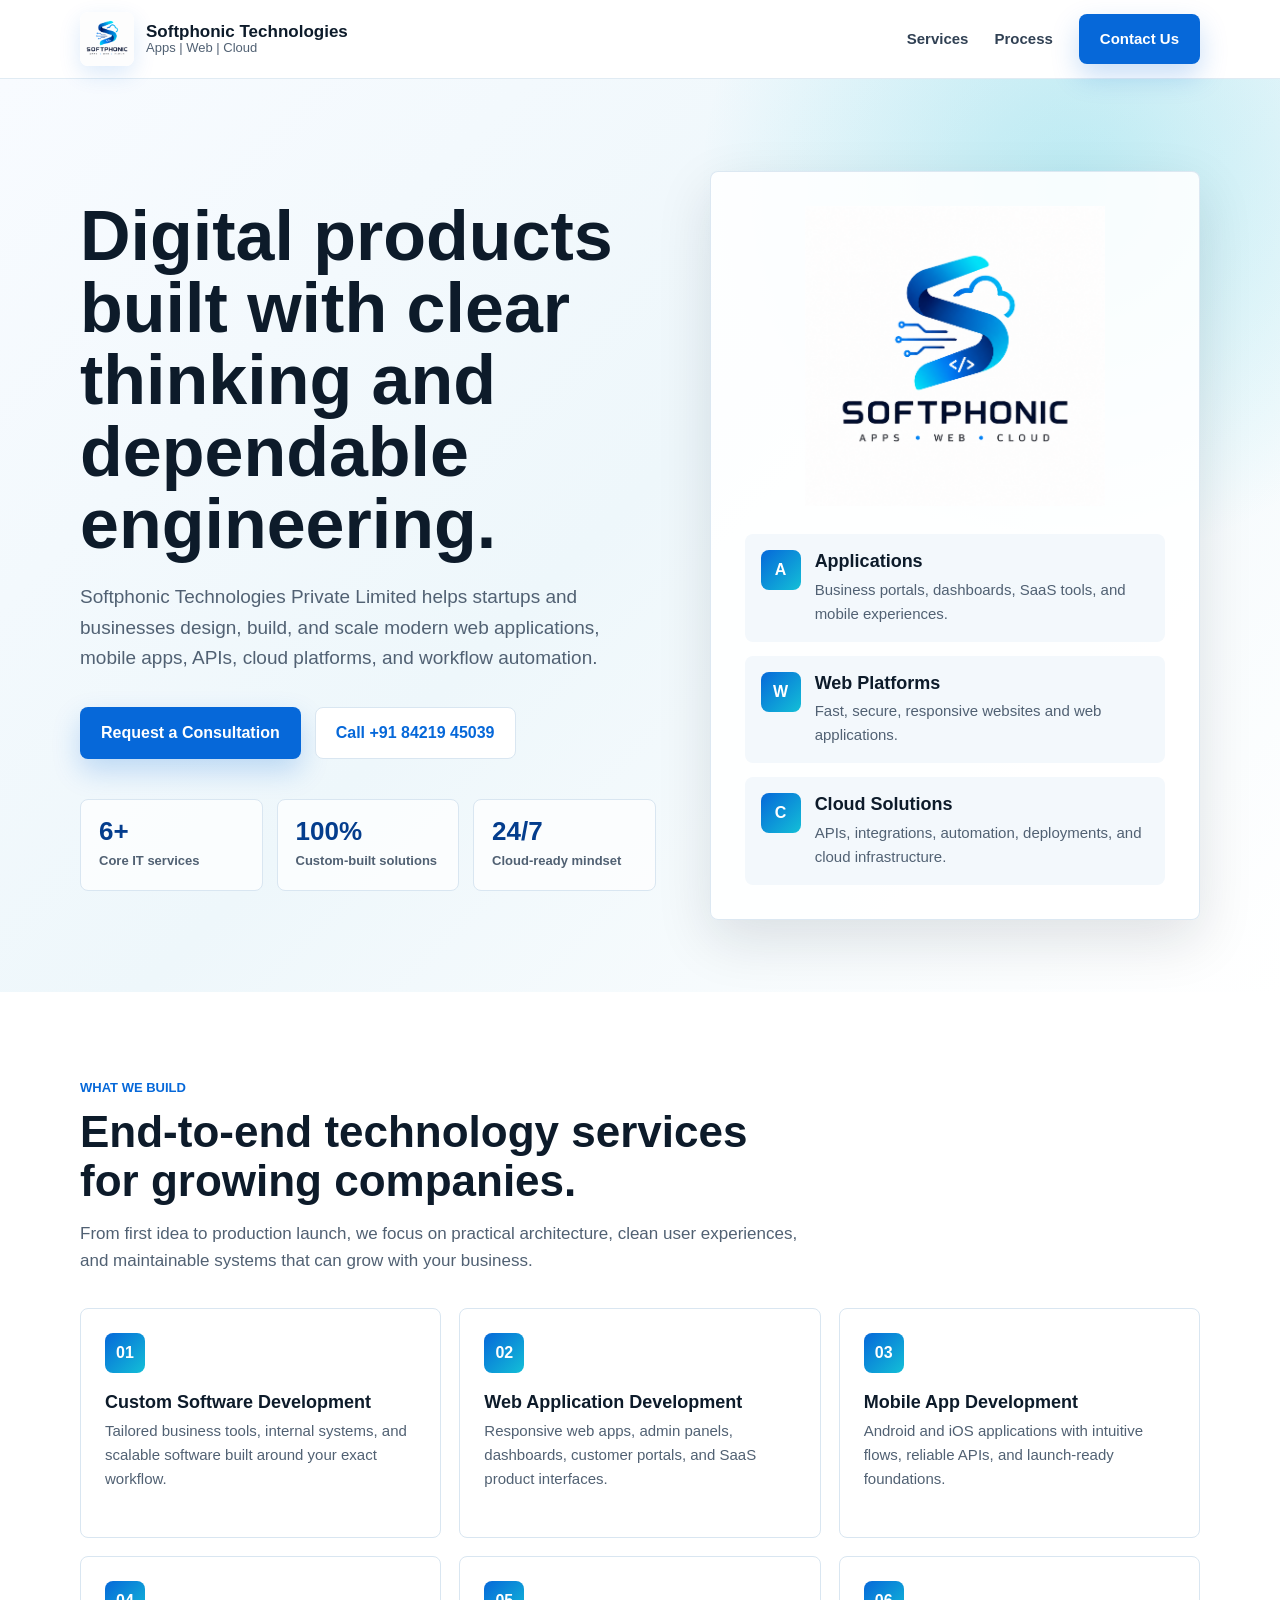
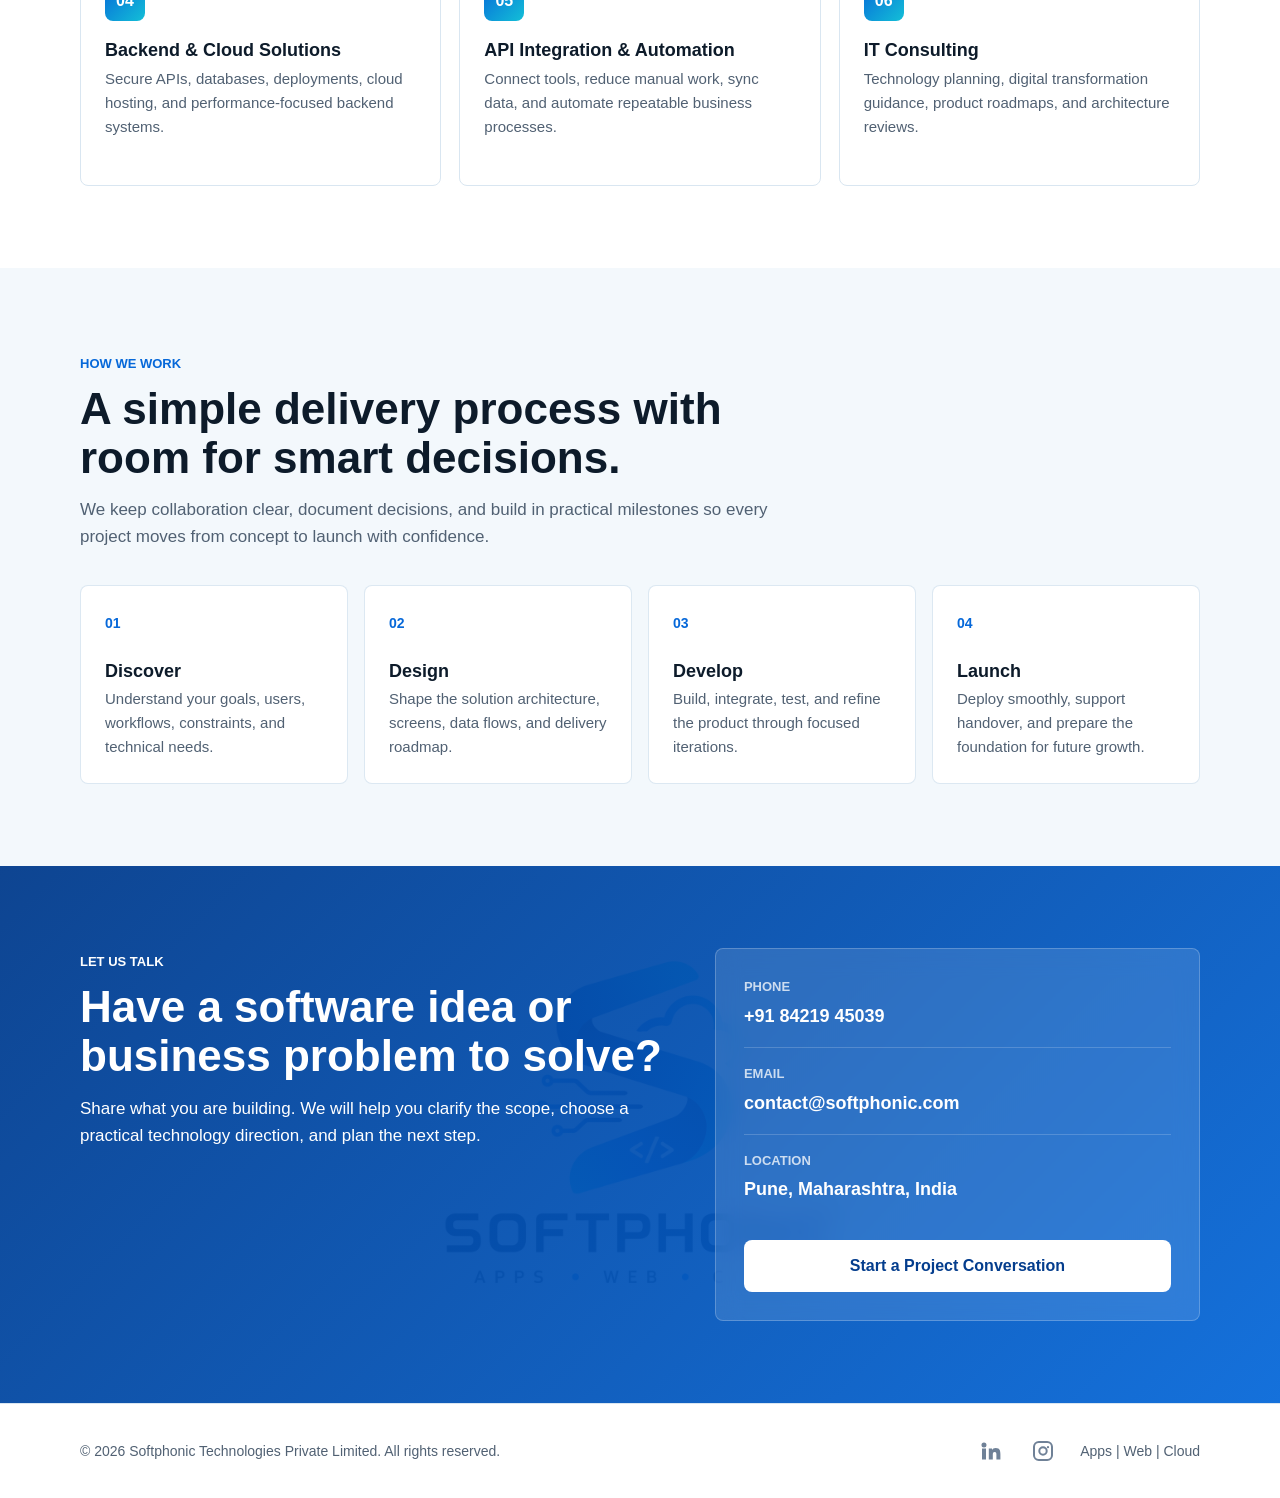
==== commit 0263a517: "added linkedin and instagran links" ====
--- a/index.html
+++ b/index.html
@@ -1,4 +1,4 @@
-<!DOCTYPE html>
+﻿<!DOCTYPE html>
 <html lang="en">
 <head>
     <meta charset="UTF-8">
@@ -451,9 +451,59 @@
 
         .footer-inner {
             display: flex;
+            align-items: center;
             justify-content: space-between;
             gap: 20px;
             flex-wrap: wrap;
+        }
+
+        .footer-meta {
+            display: flex;
+            align-items: center;
+            gap: 18px;
+            flex-wrap: wrap;
+        }
+
+        .social-icons {
+            display: flex;
+            align-items: center;
+            gap: 14px;
+        }
+
+        .social-icon {
+            display: inline-flex;
+            align-items: center;
+            justify-content: center;
+            width: 38px;
+            height: 38px;
+            border-radius: var(--radius);
+            color: #6f8197;
+            text-decoration: none;
+            transition: color 0.2s ease, background 0.2s ease, transform 0.2s ease;
+        }
+
+        .social-icon:hover {
+            color: var(--brand);
+            background: #eef7fb;
+            transform: translateY(-2px);
+        }
+
+        .social-icon svg {
+            width: 24px;
+            height: 24px;
+            fill: currentColor;
+        }
+
+        .sr-only {
+            position: absolute;
+            width: 1px;
+            height: 1px;
+            padding: 0;
+            margin: -1px;
+            overflow: hidden;
+            clip: rect(0, 0, 0, 0);
+            white-space: nowrap;
+            border: 0;
         }
 
         @media (max-width: 900px) {
@@ -749,7 +799,23 @@
         <footer class="site-footer">
             <div class="container footer-inner">
                 <span>© 2026 Softphonic Technologies Private Limited. All rights reserved.</span>
-                <span>Apps | Web | Cloud</span>
+                <div class="footer-meta">
+                    <nav class="social-icons" aria-label="Softphonic social profiles">
+                        <a class="social-icon" href="https://www.linkedin.com/company/softphonic-technologies/" target="_blank" rel="noopener noreferrer">
+                            <span class="sr-only">LinkedIn</span>
+                            <svg viewBox="0 0 24 24" aria-hidden="true" focusable="false">
+                                <path d="M4.98 3.5a2.5 2.5 0 1 1 0 5 2.5 2.5 0 0 1 0-5ZM3 9.4h4v11.1H3V9.4Zm6.2 0h3.8v1.5c.6-.9 1.8-1.8 3.7-1.8 4 0 4.7 2.6 4.7 6v5.4h-4v-4.8c0-1.2 0-2.7-1.7-2.7s-1.9 1.3-1.9 2.6v4.9h-4V9.4Z" />
+                            </svg>
+                        </a>
+                        <a class="social-icon" href="https://www.instagram.com/softphonic_technologies" target="_blank" rel="noopener noreferrer">
+                            <span class="sr-only">Instagram</span>
+                            <svg viewBox="0 0 24 24" aria-hidden="true" focusable="false">
+                                <path d="M7.8 2h8.4A5.8 5.8 0 0 1 22 7.8v8.4a5.8 5.8 0 0 1-5.8 5.8H7.8A5.8 5.8 0 0 1 2 16.2V7.8A5.8 5.8 0 0 1 7.8 2Zm0 2A3.8 3.8 0 0 0 4 7.8v8.4A3.8 3.8 0 0 0 7.8 20h8.4a3.8 3.8 0 0 0 3.8-3.8V7.8A3.8 3.8 0 0 0 16.2 4H7.8Zm4.2 3.3a4.7 4.7 0 1 1 0 9.4 4.7 4.7 0 0 1 0-9.4Zm0 2a2.7 2.7 0 1 0 0 5.4 2.7 2.7 0 0 0 0-5.4Zm5-2.2a1.1 1.1 0 1 1 0 2.2 1.1 1.1 0 0 1 0-2.2Z" />
+                            </svg>
+                        </a>
+                    </nav>
+                    <span>Apps | Web | Cloud</span>
+                </div>
             </div>
         </footer>
     </div>
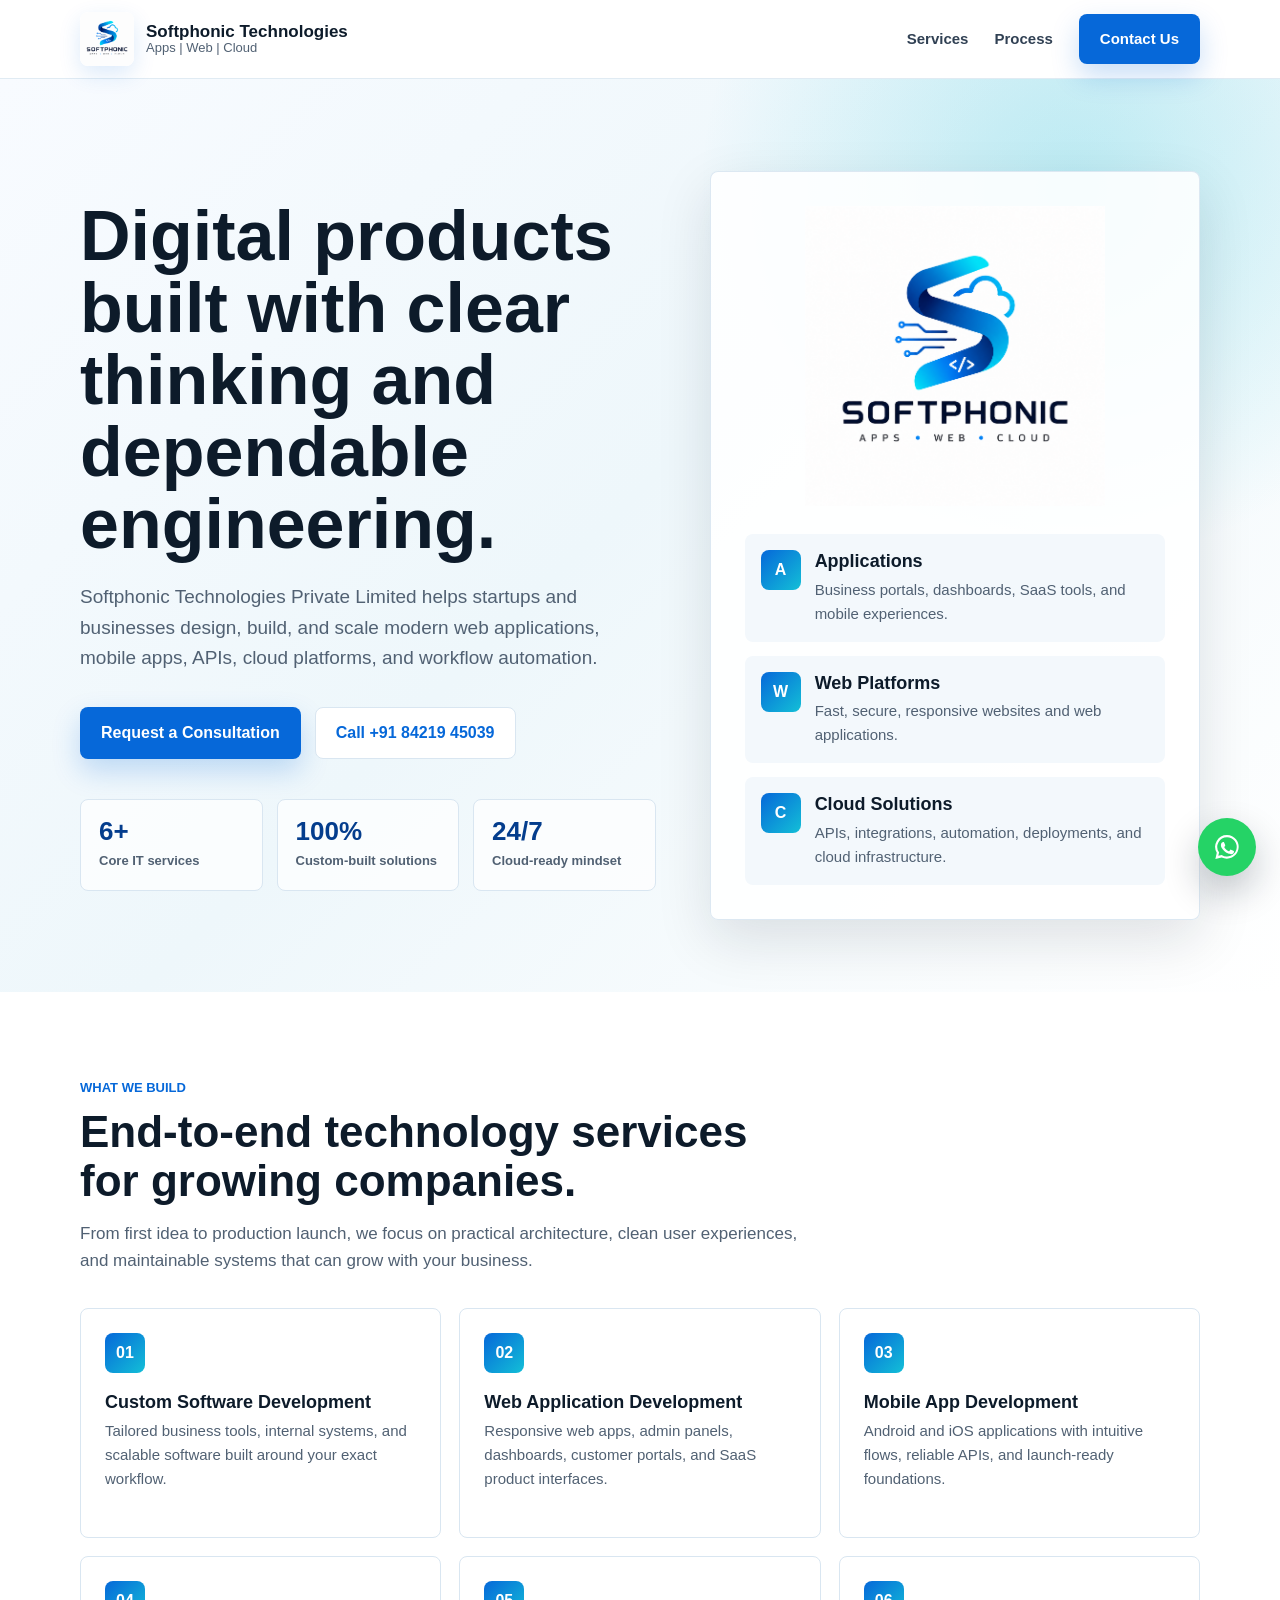
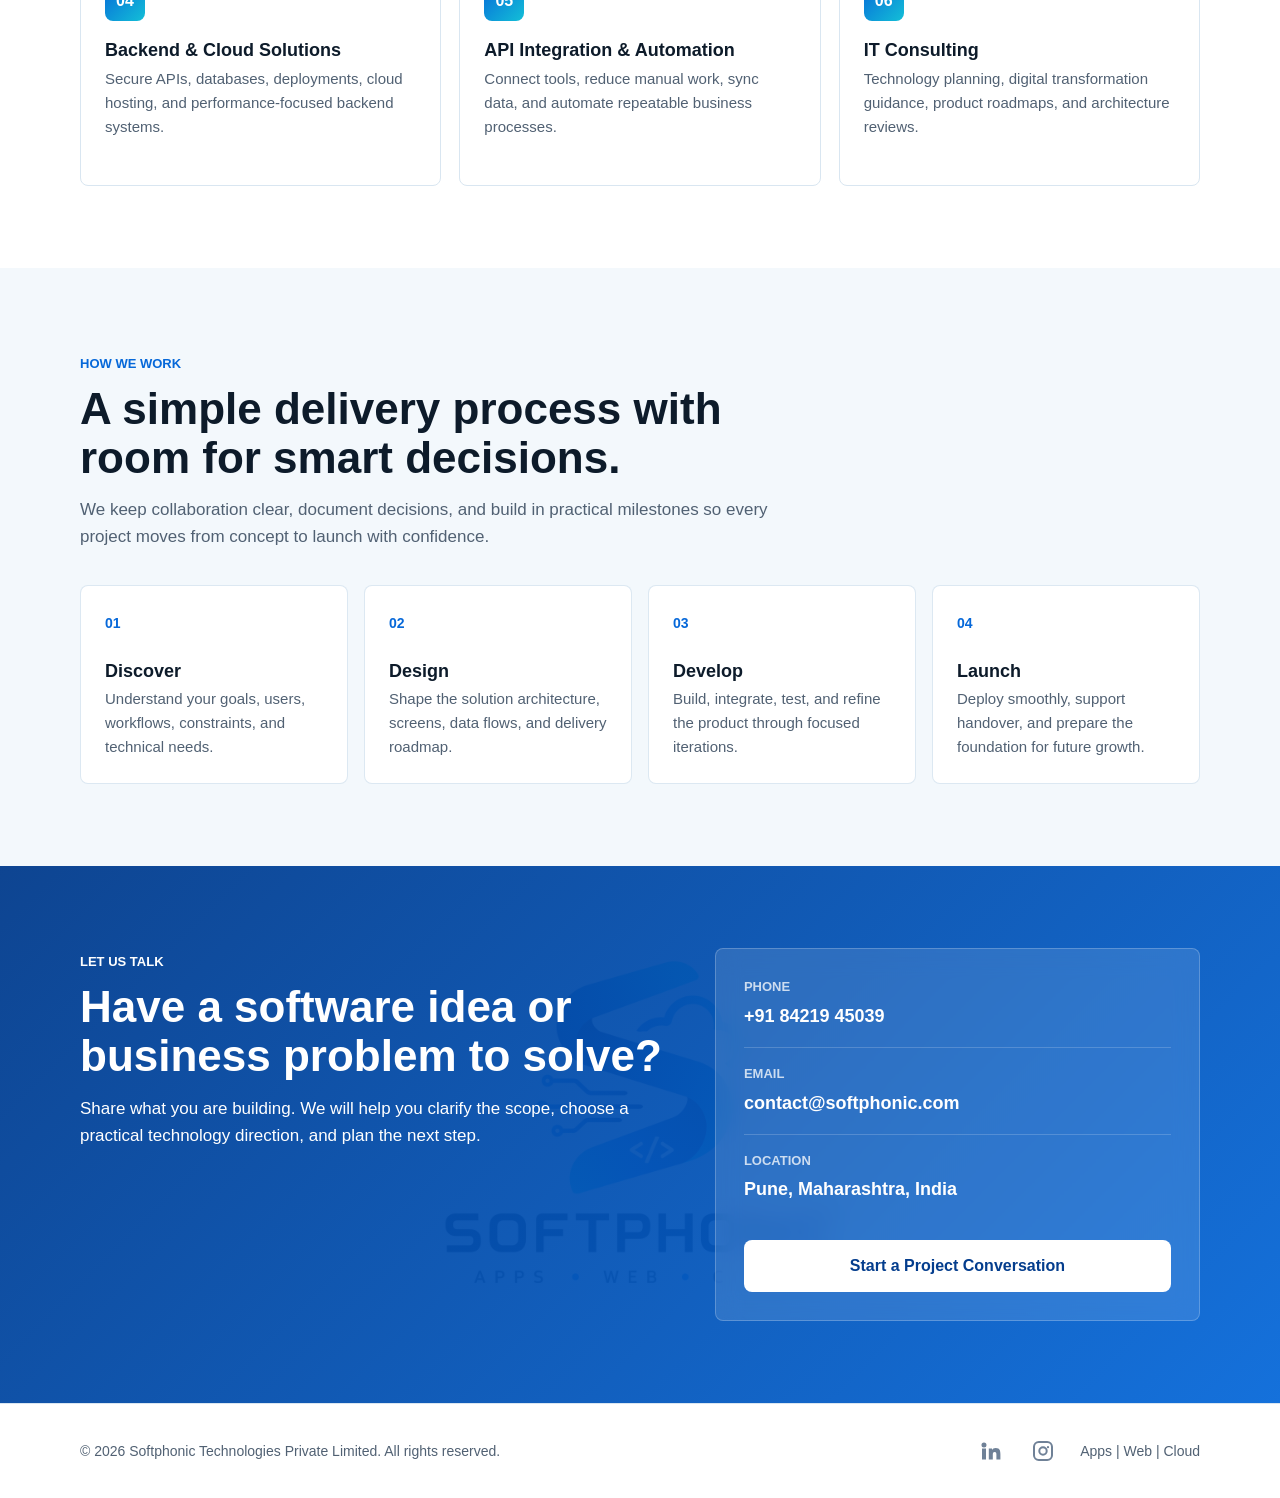
==== commit 304fd46d: "added whatsapp floating icon to allow users to contact on whatsapp" ====
--- a/index.html
+++ b/index.html
@@ -493,6 +493,35 @@
             height: 24px;
             fill: currentColor;
         }
+        .whatsapp-float {
+            position: fixed;
+            right: 24px;
+            bottom: 24px;
+            z-index: 20;
+            display: inline-flex;
+            align-items: center;
+            justify-content: center;
+            width: 58px;
+            height: 58px;
+            border-radius: 50%;
+            color: #fff;
+            background: #25d366;
+            box-shadow: 0 16px 36px rgba(13, 27, 42, 0.24);
+            text-decoration: none;
+            transition: transform 0.2s ease, box-shadow 0.2s ease, background 0.2s ease;
+        }
+
+        .whatsapp-float:hover {
+            background: #1fb85a;
+            transform: translateY(-3px);
+            box-shadow: 0 20px 42px rgba(13, 27, 42, 0.3);
+        }
+
+        .whatsapp-float svg {
+            width: 30px;
+            height: 30px;
+            fill: currentColor;
+        }
 
         .sr-only {
             position: absolute;
@@ -608,6 +637,12 @@
             .footer-inner {
                 flex-direction: column;
                 gap: 8px;
+            }
+            .whatsapp-float {
+                right: 16px;
+                bottom: 16px;
+                width: 54px;
+                height: 54px;
             }
         }
     </style>
@@ -819,5 +854,11 @@
             </div>
         </footer>
     </div>
+    <a class="whatsapp-float" href="https://wa.me/918421945039?text=Hello%20Softphonic%20Technologies%2C%20I%20would%20like%20to%20discuss%20a%20project." target="_blank" rel="noopener noreferrer" aria-label="Chat with Softphonic Technologies on WhatsApp">
+        <span class="sr-only">Chat on WhatsApp</span>
+        <svg viewBox="0 0 32 32" aria-hidden="true" focusable="false">
+            <path d="M16.03 3.2A12.66 12.66 0 0 0 5.1 22.23L3.6 28.8l6.72-1.55A12.65 12.65 0 1 0 16.03 3.2Zm0 2.3a10.35 10.35 0 1 1-5.26 19.27l-.38-.23-3.65.84.82-3.55-.25-.39A10.35 10.35 0 0 1 16.03 5.5Zm-4.41 5.3c-.23 0-.6.08-.92.43-.31.35-1.2 1.17-1.2 2.85s1.23 3.31 1.4 3.54c.17.23 2.37 3.79 5.85 5.16 2.89 1.14 3.48.91 4.11.86.63-.06 2.03-.83 2.31-1.63.29-.8.29-1.49.2-1.63-.08-.14-.31-.23-.66-.4-.34-.18-2.02-1-2.34-1.11-.31-.12-.54-.18-.77.17-.23.34-.88 1.1-1.08 1.33-.2.23-.4.26-.74.09-.34-.18-1.45-.54-2.76-1.71-1.02-.91-1.71-2.03-1.91-2.37-.2-.35-.02-.53.15-.71.15-.15.34-.4.51-.6.17-.2.23-.34.34-.57.12-.23.06-.43-.03-.6-.08-.17-.77-1.86-1.05-2.54-.28-.67-.56-.58-.77-.59h-.66Z" />
+        </svg>
+    </a>
 </body>
 </html>
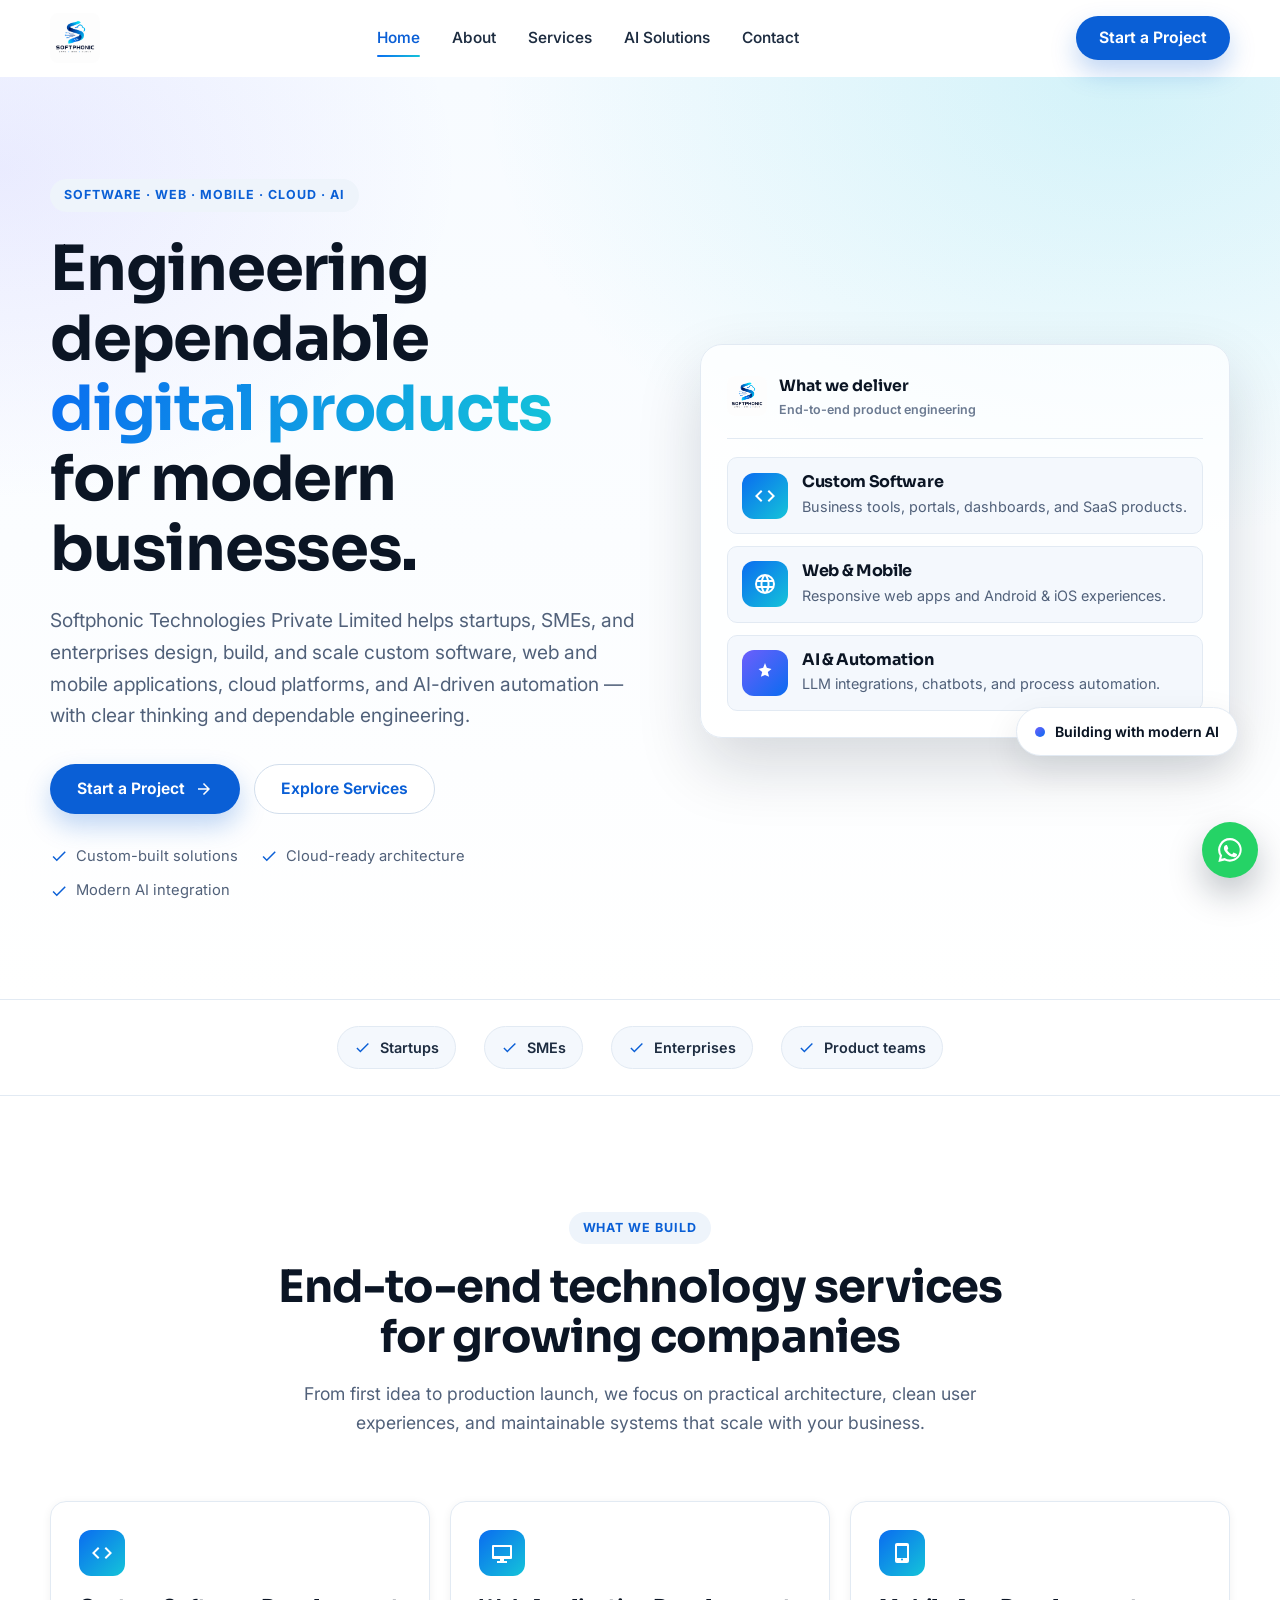
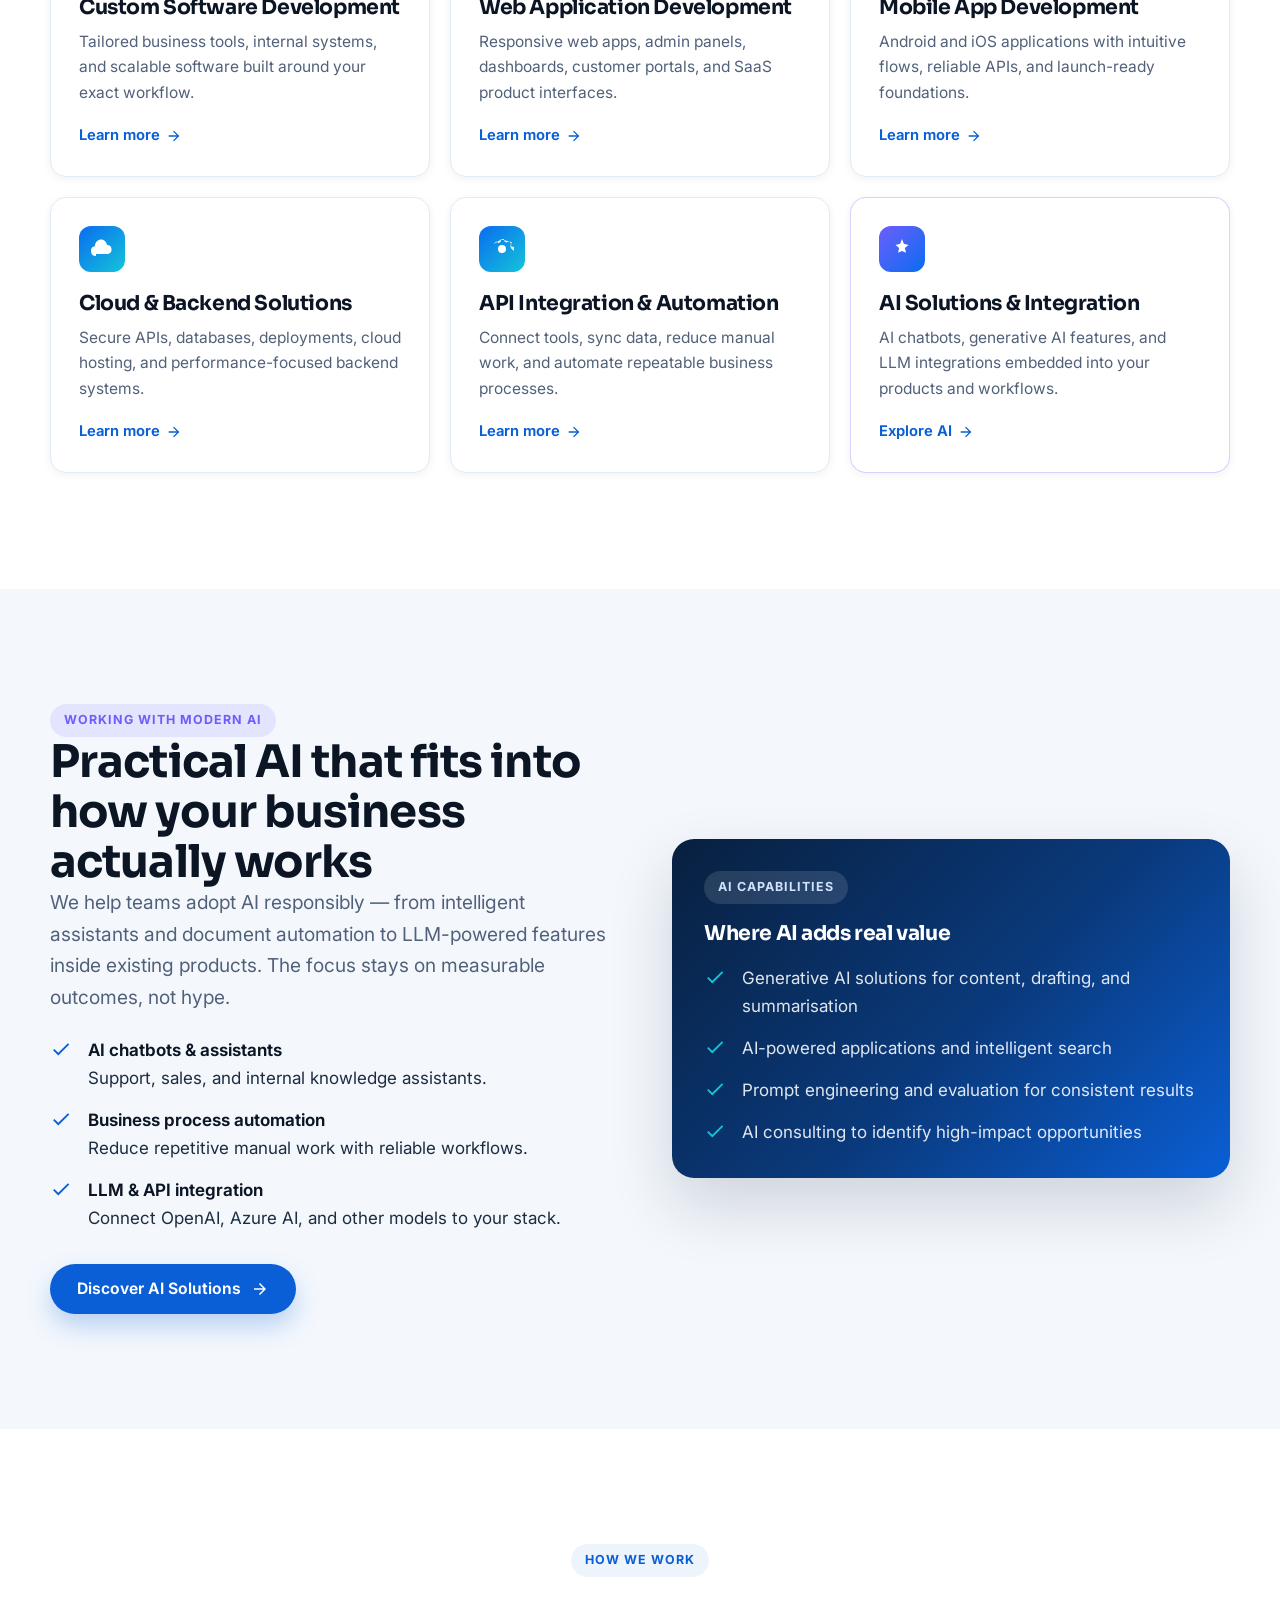
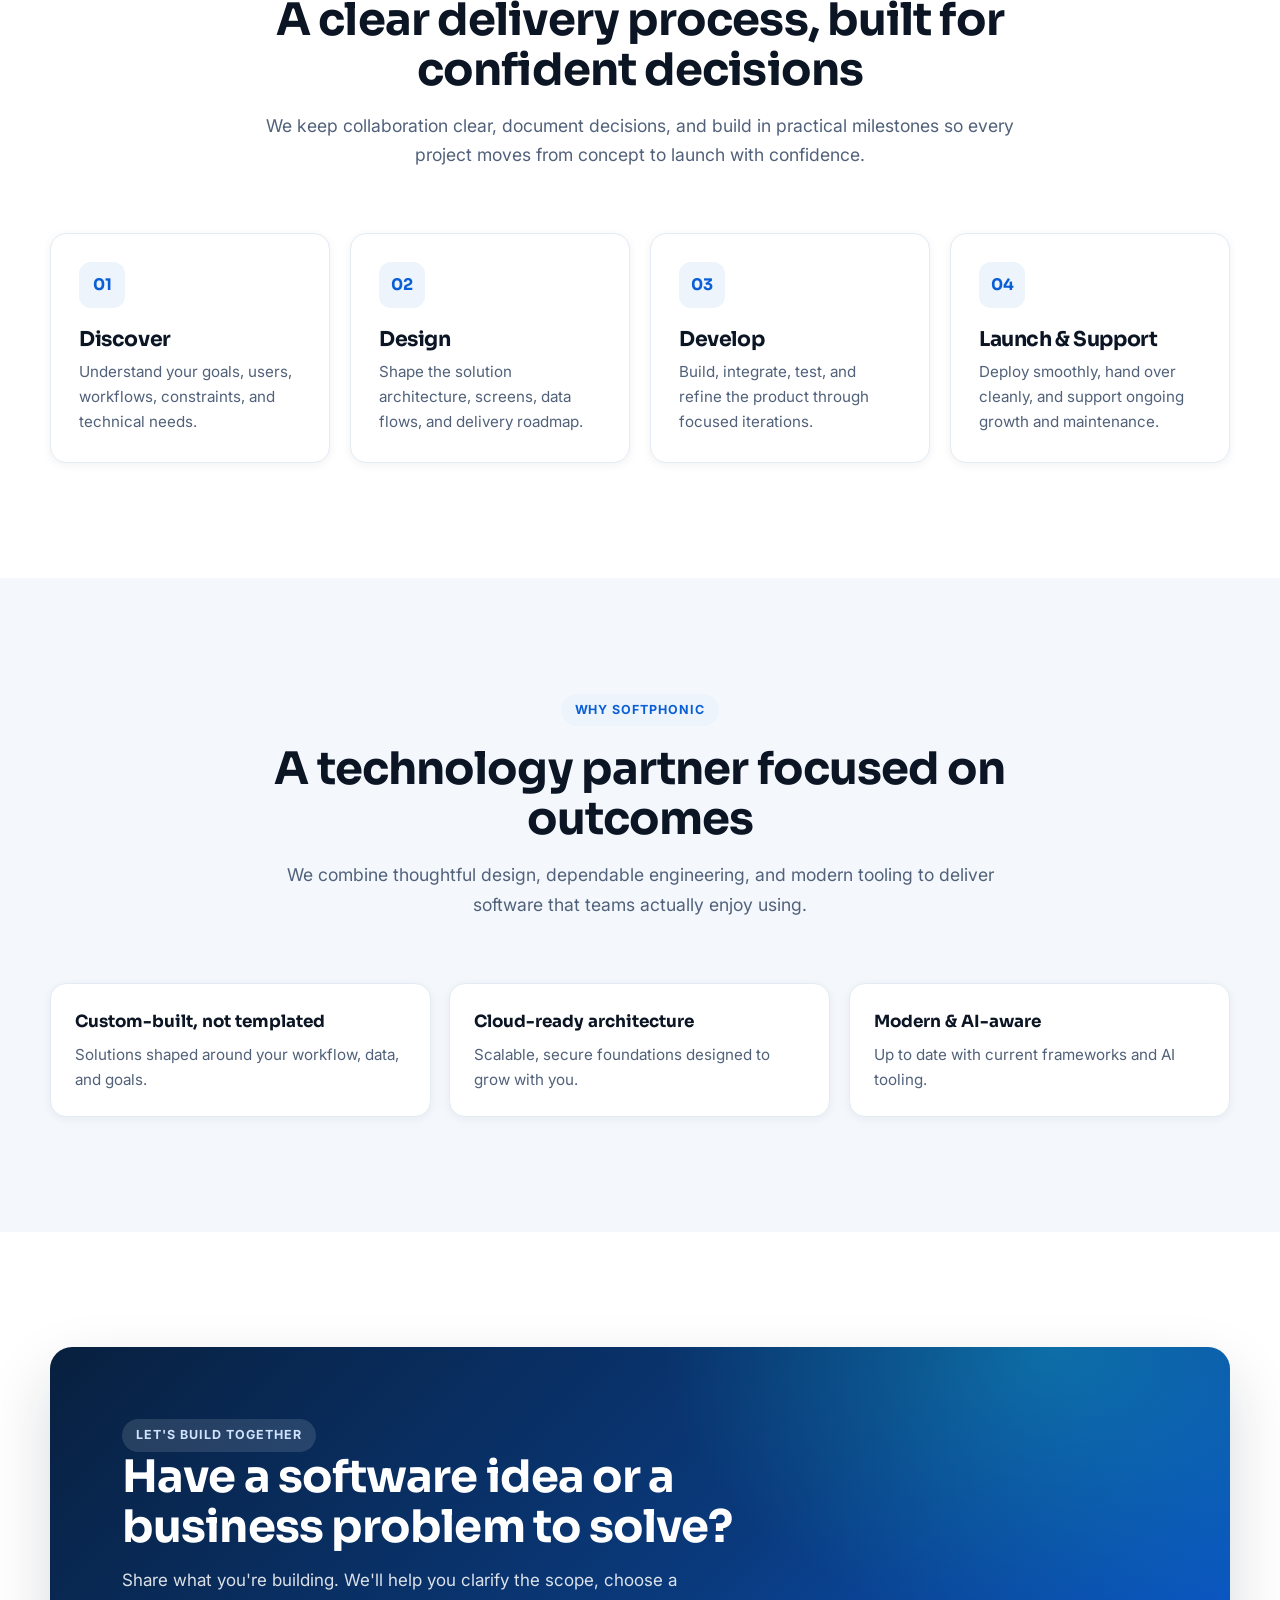
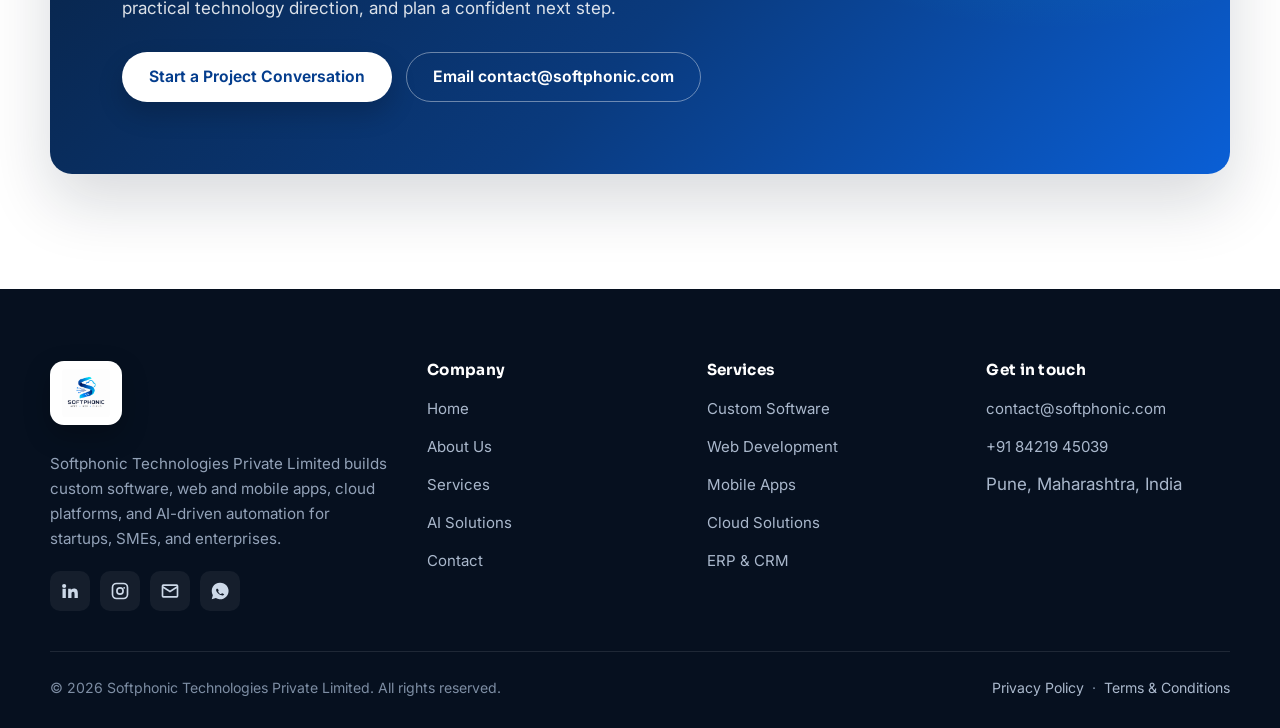
==== commit 5ce99803: "updated website to premium feel" ====
--- a/index.html
+++ b/index.html
@@ -1,864 +1,411 @@
 ﻿<!DOCTYPE html>
 <html lang="en">
 <head>
-    <meta charset="UTF-8">
-    <meta name="viewport" content="width=device-width, initial-scale=1.0">
-    <meta name="description" content="Softphonic Technologies Private Limited builds custom software, web apps, mobile apps, cloud platforms, and automation solutions for growing businesses.">
-    <title>Softphonic Technologies Private Limited | Apps, Web & Cloud Solutions</title>
-
-    <style>
-        :root {
-            --ink: #0d1b2a;
-            --muted: #516173;
-            --brand: #0668d9;
-            --brand-dark: #043d8d;
-            --cyan: #13bfd7;
-            --surface: #ffffff;
-            --soft: #f3f8fc;
-            --line: #d9e6f1;
-            --shadow: 0 20px 55px rgba(13, 27, 42, 0.12);
-            --radius: 8px;
-        }
-
-        * {
-            box-sizing: border-box;
-            margin: 0;
-            padding: 0;
-        }
-
-        html {
-            scroll-behavior: smooth;
-        }
-
-        body {
-            font-family: "Segoe UI", Arial, sans-serif;
-            color: var(--ink);
-            background: var(--surface);
-            line-height: 1.6;
-        }
-
-        img {
-            max-width: 100%;
-            display: block;
-        }
-
-        a {
-            color: inherit;
-        }
-
-        address {
-            font-style: normal;
-        }
-
-        .page {
-            min-height: 100vh;
-            overflow: hidden;
-        }
-
-        .container {
-            width: min(1120px, calc(100% - 40px));
-            margin: 0 auto;
-        }
-
-        .site-header {
-            position: sticky;
-            top: 0;
-            z-index: 10;
-            background: rgba(255, 255, 255, 0.92);
-            border-bottom: 1px solid rgba(217, 230, 241, 0.8);
-            backdrop-filter: blur(16px);
-        }
-
-        .nav {
-            min-height: 78px;
-            display: flex;
-            align-items: center;
-            justify-content: space-between;
-            gap: 24px;
-        }
-
-        .brand {
-            display: flex;
-            align-items: center;
-            gap: 12px;
-            text-decoration: none;
-            min-width: 0;
-        }
-
-        .brand img {
-            width: 54px;
-            height: 54px;
-            border-radius: 8px;
-            object-fit: cover;
-            object-position: center 18%;
-            background: #fff;
-            box-shadow: 0 8px 22px rgba(6, 104, 217, 0.14);
-        }
-
-        .brand-text {
-            display: grid;
-            line-height: 1.15;
-        }
-
-        .brand-name {
-            font-size: 17px;
-            font-weight: 750;
-            color: var(--ink);
-        }
-
-        .brand-line {
-            color: var(--muted);
-            font-size: 13px;
-        }
-
-        .nav-links {
-            display: flex;
-            align-items: center;
-            gap: 26px;
-            color: #314154;
-            font-size: 15px;
-            font-weight: 600;
-        }
-
-        .nav-links a {
-            text-decoration: none;
-        }
-
-        .nav-links a:hover {
-            color: var(--brand);
-        }
-
-        .button {
-            display: inline-flex;
-            align-items: center;
-            justify-content: center;
-            gap: 10px;
-            min-height: 46px;
-            padding: 12px 20px;
-            border-radius: var(--radius);
-            border: 1px solid transparent;
-            background: var(--brand);
-            color: #fff;
-            text-decoration: none;
-            font-weight: 700;
-            box-shadow: 0 12px 28px rgba(6, 104, 217, 0.22);
-            transition: transform 0.2s ease, box-shadow 0.2s ease, background 0.2s ease;
-        }
-
-        .button:hover {
-            transform: translateY(-2px);
-            background: var(--brand-dark);
-            box-shadow: 0 16px 34px rgba(6, 104, 217, 0.28);
-        }
-
-        .button.secondary {
-            background: #fff;
-            color: var(--brand);
-            border-color: var(--line);
-            box-shadow: none;
-        }
-
-        .button.secondary:hover {
-            color: var(--brand-dark);
-            border-color: rgba(6, 104, 217, 0.28);
-            background: #f8fbff;
-        }
-
-        .hero {
-            position: relative;
-            padding: 92px 0 72px;
-            background:
-                radial-gradient(circle at 84% 12%, rgba(19, 191, 215, 0.24), transparent 28%),
-                linear-gradient(135deg, #f8fbff 0%, #eef7fb 48%, #ffffff 100%);
-        }
-
-        .hero-grid {
-            display: grid;
-            grid-template-columns: 1.08fr 0.92fr;
-            gap: 54px;
-            align-items: center;
-        }
-
-        h1 {
-            max-width: 760px;
-            font-size: clamp(38px, 6vw, 70px);
-            line-height: 1.03;
-            letter-spacing: 0;
-            color: var(--ink);
-        }
-
-        .hero-copy {
-            max-width: 650px;
-            margin-top: 22px;
-            color: var(--muted);
-            font-size: 19px;
-        }
-
-        .hero-actions {
-            display: flex;
-            flex-wrap: wrap;
-            gap: 14px;
-            margin-top: 34px;
-        }
-
-        .stats {
-            display: grid;
-            grid-template-columns: repeat(3, minmax(0, 1fr));
-            gap: 14px;
-            margin-top: 40px;
-        }
-
-        .stat {
-            padding: 18px;
-            border: 1px solid var(--line);
-            border-radius: var(--radius);
-            background: rgba(255, 255, 255, 0.72);
-        }
-
-        .stat strong {
-            display: block;
-            color: var(--brand-dark);
-            font-size: 26px;
-            line-height: 1;
-        }
-
-        .stat span {
-            display: block;
-            margin-top: 7px;
-            color: var(--muted);
-            font-size: 13px;
-            font-weight: 650;
-        }
-
-        .hero-card {
-            padding: 34px;
-            border: 1px solid rgba(217, 230, 241, 0.9);
-            border-radius: var(--radius);
-            background: rgba(255, 255, 255, 0.88);
-            box-shadow: var(--shadow);
-        }
-
-        .hero-logo {
-            width: min(300px, 84%);
-            margin: 0 auto 28px;
-        }
-
-        .capability-list {
-            display: grid;
-            gap: 14px;
-        }
-
-        .capability {
-            display: grid;
-            grid-template-columns: 40px 1fr;
-            gap: 14px;
-            align-items: start;
-            padding: 16px;
-            border-radius: var(--radius);
-            background: var(--soft);
-        }
-
-        .icon {
-            width: 40px;
-            height: 40px;
-            display: grid;
-            place-items: center;
-            border-radius: var(--radius);
-            color: #fff;
-            background: linear-gradient(135deg, var(--brand), var(--cyan));
-            font-weight: 800;
-        }
-
-        .capability h3,
-        .service h3,
-        .step h3 {
-            font-size: 18px;
-            line-height: 1.25;
-        }
-
-        .capability p,
-        .service p,
-        .step p {
-            margin-top: 5px;
-            color: var(--muted);
-            font-size: 15px;
-        }
-
-        section {
-            padding: 82px 0;
-        }
-
-        .section-head {
-            max-width: 720px;
-            margin-bottom: 34px;
-        }
-
-        .section-kicker {
-            color: var(--brand);
-            font-weight: 800;
-            font-size: 13px;
-            text-transform: uppercase;
-        }
-
-        h2 {
-            margin-top: 8px;
-            color: var(--ink);
-            font-size: clamp(30px, 4vw, 44px);
-            line-height: 1.12;
-            letter-spacing: 0;
-        }
-
-        .section-head p {
-            margin-top: 14px;
-            color: var(--muted);
-            font-size: 17px;
-        }
-
-        .services-grid {
-            display: grid;
-            grid-template-columns: repeat(3, minmax(0, 1fr));
-            gap: 18px;
-        }
-
-        .service {
-            min-height: 230px;
-            padding: 24px;
-            border: 1px solid var(--line);
-            border-radius: var(--radius);
-            background: #fff;
-            transition: transform 0.2s ease, border-color 0.2s ease, box-shadow 0.2s ease;
-        }
-
-        .service:hover {
-            transform: translateY(-4px);
-            border-color: rgba(6, 104, 217, 0.26);
-            box-shadow: 0 16px 35px rgba(13, 27, 42, 0.09);
-        }
-
-        .service .icon {
-            margin-bottom: 18px;
-        }
-
-        .process {
-            background: var(--soft);
-        }
-
-        .steps {
-            display: grid;
-            grid-template-columns: repeat(4, minmax(0, 1fr));
-            gap: 16px;
-            counter-reset: process;
-        }
-
-        .step {
-            position: relative;
-            padding: 24px;
-            border: 1px solid rgba(217, 230, 241, 0.9);
-            border-radius: var(--radius);
-            background: #fff;
-        }
-
-        .step::before {
-            counter-increment: process;
-            content: "0" counter(process);
-            display: inline-flex;
-            margin-bottom: 26px;
-            color: var(--brand);
-            font-size: 14px;
-            font-weight: 850;
-        }
-
-        .contact-section {
-            color: #fff;
-            background:
-                linear-gradient(135deg, rgba(4, 61, 141, 0.96), rgba(6, 104, 217, 0.94)),
-                url("softphonic_logo.png") center/520px no-repeat;
-        }
-
-        .contact-grid {
-            display: grid;
-            grid-template-columns: 1.1fr 0.9fr;
-            gap: 42px;
-            align-items: start;
-        }
-
-        .contact-section .section-kicker,
-        .contact-section h2,
-        .contact-section p {
-            color: #fff;
-        }
-
-        .contact-section .section-head {
-            margin-bottom: 0;
-        }
-
-        .contact-panel {
-            padding: 28px;
-            border: 1px solid rgba(255, 255, 255, 0.22);
-            border-radius: var(--radius);
-            background: rgba(255, 255, 255, 0.12);
-            backdrop-filter: blur(12px);
-        }
-
-        .contact-item {
-            display: grid;
-            gap: 4px;
-            padding: 16px 0;
-            border-bottom: 1px solid rgba(255, 255, 255, 0.18);
-        }
-
-        .contact-item:first-child {
-            padding-top: 0;
-        }
-
-        .contact-item:last-of-type {
-            border-bottom: 0;
-        }
-
-        .contact-label {
-            color: rgba(255, 255, 255, 0.76);
-            font-size: 13px;
-            font-weight: 750;
-            text-transform: uppercase;
-        }
-
-        .contact-value {
-            color: #fff;
-            text-decoration: none;
-            font-size: 18px;
-            font-weight: 750;
-            overflow-wrap: anywhere;
-        }
-
-        .contact-value:hover {
-            text-decoration: underline;
-        }
-
-        .contact-panel .button {
-            width: 100%;
-            margin-top: 20px;
-            background: #fff;
-            color: var(--brand-dark);
-            box-shadow: none;
-        }
-
-        .site-footer {
-            padding: 28px 0;
-            border-top: 1px solid var(--line);
-            color: var(--muted);
-            font-size: 14px;
-        }
-
-        .footer-inner {
-            display: flex;
-            align-items: center;
-            justify-content: space-between;
-            gap: 20px;
-            flex-wrap: wrap;
-        }
-
-        .footer-meta {
-            display: flex;
-            align-items: center;
-            gap: 18px;
-            flex-wrap: wrap;
-        }
-
-        .social-icons {
-            display: flex;
-            align-items: center;
-            gap: 14px;
-        }
-
-        .social-icon {
-            display: inline-flex;
-            align-items: center;
-            justify-content: center;
-            width: 38px;
-            height: 38px;
-            border-radius: var(--radius);
-            color: #6f8197;
-            text-decoration: none;
-            transition: color 0.2s ease, background 0.2s ease, transform 0.2s ease;
-        }
-
-        .social-icon:hover {
-            color: var(--brand);
-            background: #eef7fb;
-            transform: translateY(-2px);
-        }
-
-        .social-icon svg {
-            width: 24px;
-            height: 24px;
-            fill: currentColor;
-        }
-        .whatsapp-float {
-            position: fixed;
-            right: 24px;
-            bottom: 24px;
-            z-index: 20;
-            display: inline-flex;
-            align-items: center;
-            justify-content: center;
-            width: 58px;
-            height: 58px;
-            border-radius: 50%;
-            color: #fff;
-            background: #25d366;
-            box-shadow: 0 16px 36px rgba(13, 27, 42, 0.24);
-            text-decoration: none;
-            transition: transform 0.2s ease, box-shadow 0.2s ease, background 0.2s ease;
-        }
-
-        .whatsapp-float:hover {
-            background: #1fb85a;
-            transform: translateY(-3px);
-            box-shadow: 0 20px 42px rgba(13, 27, 42, 0.3);
-        }
-
-        .whatsapp-float svg {
-            width: 30px;
-            height: 30px;
-            fill: currentColor;
-        }
-
-        .sr-only {
-            position: absolute;
-            width: 1px;
-            height: 1px;
-            padding: 0;
-            margin: -1px;
-            overflow: hidden;
-            clip: rect(0, 0, 0, 0);
-            white-space: nowrap;
-            border: 0;
-        }
-
-        @media (max-width: 900px) {
-            .nav {
-                align-items: flex-start;
-                flex-direction: column;
-                padding: 16px 0;
-            }
-
-            .nav-links {
-                width: 100%;
-                justify-content: space-between;
-                gap: 14px;
-                overflow-x: auto;
-                padding-bottom: 3px;
-            }
-
-            .hero {
-                padding-top: 58px;
-            }
-
-            .hero-grid,
-            .contact-grid {
-                grid-template-columns: 1fr;
-            }
-
-            .hero-card {
-                max-width: 560px;
-            }
-
-            .services-grid,
-            .steps {
-                grid-template-columns: repeat(2, minmax(0, 1fr));
-            }
-        }
-
-        @media (max-width: 620px) {
-            .container {
-                width: min(100% - 28px, 1120px);
-            }
-
-            .brand img {
-                width: 48px;
-                height: 48px;
-            }
-
-            .brand-name {
-                font-size: 15px;
-            }
-
-            .brand-line {
-                font-size: 12px;
-            }
-
-            .nav-links {
-                font-size: 14px;
-            }
-
-            .nav-links .button {
-                min-height: 40px;
-                padding: 9px 14px;
-                white-space: nowrap;
-            }
-
-            .hero {
-                padding: 42px 0 54px;
-            }
-
-            .hero-copy {
-                font-size: 17px;
-            }
-
-            .hero-actions,
-            .stats {
-                grid-template-columns: 1fr;
-            }
-
-            .hero-actions .button {
-                width: 100%;
-            }
-
-            .stats,
-            .services-grid,
-            .steps {
-                display: grid;
-                grid-template-columns: 1fr;
-            }
-
-            .hero-card,
-            .contact-panel {
-                padding: 22px;
-            }
-
-            .service {
-                min-height: auto;
-            }
-
-            section {
-                padding: 58px 0;
-            }
-
-            .footer-inner {
-                flex-direction: column;
-                gap: 8px;
-            }
-            .whatsapp-float {
-                right: 16px;
-                bottom: 16px;
-                width: 54px;
-                height: 54px;
-            }
-        }
-    </style>
+  <meta charset="UTF-8">
+  <meta name="viewport" content="width=device-width, initial-scale=1.0">
+  <script>document.documentElement.classList.add('js');</script>
+  <title>Softphonic Technologies | Custom Software, Web, Mobile, Cloud &amp; AI</title>
+  <meta name="description" content="Softphonic Technologies Private Limited builds custom software, web and mobile apps, ERP/CRM, e-commerce, cloud platforms, and AI-driven automation for startups, SMEs, and enterprises.">
+  <meta name="keywords" content="software development company, web development, mobile app development, ERP, CRM, e-commerce development, API development, cloud solutions, AI solutions, Pune India">
+  <meta name="author" content="Softphonic Technologies Private Limited">
+  <meta name="robots" content="index, follow">
+  <meta name="theme-color" content="#0a5fd6">
+  <link rel="canonical" href="https://softphonic.com/">
+
+  <!-- Open Graph -->
+  <meta property="og:type" content="website">
+  <meta property="og:site_name" content="Softphonic Technologies">
+  <meta property="og:title" content="Softphonic Technologies | Custom Software, Web, Mobile, Cloud &amp; AI">
+  <meta property="og:description" content="Custom software, web and mobile apps, cloud platforms, and AI-driven automation for startups, SMEs, and enterprises.">
+  <meta property="og:url" content="https://softphonic.com/">
+  <meta property="og:image" content="https://softphonic.com/softphonic_logo.png">
+  <meta property="og:locale" content="en_US">
+
+  <!-- Twitter -->
+  <meta name="twitter:card" content="summary_large_image">
+  <meta name="twitter:title" content="Softphonic Technologies | Custom Software, Web, Mobile, Cloud &amp; AI">
+  <meta name="twitter:description" content="Custom software, web and mobile apps, cloud platforms, and AI-driven automation for startups, SMEs, and enterprises.">
+  <meta name="twitter:image" content="https://softphonic.com/softphonic_logo.png">
+
+  <!-- Icons -->
+  <link rel="icon" type="image/png" href="softphonic_logo.png">
+  <link rel="apple-touch-icon" href="softphonic_logo.png">
+
+  <!-- Fonts -->
+  <link rel="preconnect" href="https://fonts.googleapis.com">
+  <link rel="preconnect" href="https://fonts.gstatic.com" crossorigin>
+  <link href="https://fonts.googleapis.com/css2?family=Inter:wght@400;500;600;700&family=Sora:wght@600;700&display=swap" rel="stylesheet">
+
+  <link rel="stylesheet" href="assets/css/styles.css">
+
+  <script type="application/ld+json">
+  {
+    "@context": "https://schema.org",
+    "@type": "Organization",
+    "name": "Softphonic Technologies Private Limited",
+    "alternateName": "Softphonic Technologies",
+    "url": "https://softphonic.com/",
+    "logo": "https://softphonic.com/softphonic_logo.png",
+    "description": "Software development company building custom software, web and mobile apps, cloud platforms, and AI-driven automation.",
+    "email": "contact@softphonic.com",
+    "telephone": "+91-84219-45039",
+    "address": {
+      "@type": "PostalAddress",
+      "addressLocality": "Pune",
+      "addressRegion": "Maharashtra",
+      "addressCountry": "IN"
+    },
+    "sameAs": [
+      "https://www.linkedin.com/company/softphonic-technologies/",
+      "https://www.instagram.com/softphonic_technologies"
+    ]
+  }
+  </script>
+  <script type="application/ld+json">
+  {
+    "@context": "https://schema.org",
+    "@type": "WebSite",
+    "name": "Softphonic Technologies",
+    "url": "https://softphonic.com/"
+  }
+  </script>
 </head>
 <body>
-    <div class="page">
-        <header class="site-header">
-            <div class="container nav" aria-label="Main navigation">
-                <a class="brand" href="#top" aria-label="Softphonic Technologies home">
-                    <img src="softphonic_logo.png" alt="Softphonic Technologies logo">
-                    <span class="brand-text">
-                        <span class="brand-name">Softphonic Technologies</span>
-                        <span class="brand-line">Apps | Web | Cloud</span>
-                    </span>
-                </a>
-
-                <nav class="nav-links" aria-label="Primary navigation">
-                    <a href="#services">Services</a>
-                    <a href="#process">Process</a>
-                    <a href="#contact" class="button">Contact Us</a>
-                </nav>
+  <a class="skip-link" href="#main">Skip to main content</a>
+
+  <header class="site-header">
+    <div class="container nav">
+      <a class="brand" href="index.html" aria-label="Softphonic Technologies — home">
+        <img class="brand-mark" src="softphonic_logo.png" alt="" width="44" height="44">
+        <span class="brand-text">
+          <span class="brand-name">Softphonic</span>
+          <span class="brand-line">Technologies</span>
+        </span>
+      </a>
+      <button class="nav-toggle" type="button" aria-label="Toggle navigation menu" aria-expanded="false" aria-controls="nav-menu">
+        <span></span>
+      </button>
+      <nav class="nav-menu" id="nav-menu" aria-label="Primary">
+        <a class="nav-link" href="index.html">Home</a>
+        <a class="nav-link" href="about.html">About</a>
+        <a class="nav-link" href="services.html">Services</a>
+        <a class="nav-link" href="ai-solutions.html">AI Solutions</a>
+        <a class="nav-link" href="contact.html">Contact</a>
+      </nav>
+      <div class="nav-cta">
+        <a class="btn" href="contact.html">Start a Project</a>
+      </div>
+    </div>
+  </header>
+
+  <main id="main">
+    <!-- Hero -->
+    <section class="hero" aria-labelledby="hero-title">
+      <div class="container hero-grid">
+        <div>
+          <span class="kicker hero-eyebrow">Software · Web · Mobile · Cloud · AI</span>
+          <h1 id="hero-title">Engineering dependable <span class="gradient-text">digital products</span> for modern businesses.</h1>
+          <p class="hero-copy lead">
+            Softphonic Technologies Private Limited helps startups, SMEs, and enterprises design,
+            build, and scale custom software, web and mobile applications, cloud platforms, and
+            AI-driven automation — with clear thinking and dependable engineering.
+          </p>
+          <div class="hero-actions">
+            <a class="btn" href="contact.html">
+              Start a Project
+              <svg viewBox="0 0 24 24" aria-hidden="true"><path d="M4 11h12.2l-5.6-5.6L12 4l8 8-8 8-1.4-1.4 5.6-5.6H4z"/></svg>
+            </a>
+            <a class="btn btn-ghost" href="services.html">Explore Services</a>
+          </div>
+          <ul class="hero-trust">
+            <li><svg viewBox="0 0 24 24" aria-hidden="true"><path d="M9 16.2 4.8 12l-1.4 1.4L9 19 21 7l-1.4-1.4z"/></svg> Custom-built solutions</li>
+            <li><svg viewBox="0 0 24 24" aria-hidden="true"><path d="M9 16.2 4.8 12l-1.4 1.4L9 19 21 7l-1.4-1.4z"/></svg> Cloud-ready architecture</li>
+            <li><svg viewBox="0 0 24 24" aria-hidden="true"><path d="M9 16.2 4.8 12l-1.4 1.4L9 19 21 7l-1.4-1.4z"/></svg> Modern AI integration</li>
+          </ul>
+        </div>
+
+        <div class="hero-visual reveal">
+          <div class="hero-panel">
+            <div class="hero-panel-head">
+              <img class="brand-mark" src="softphonic_logo.png" alt="" width="40" height="40">
+              <div>
+                <strong>What we deliver</strong>
+                <span>End-to-end product engineering</span>
+              </div>
             </div>
-        </header>
-
-        <main id="top">
-            <section class="hero" aria-labelledby="hero-title">
-                <div class="container hero-grid">
-                    <div>
-                        <h1 id="hero-title">Digital products built with clear thinking and dependable engineering.</h1>
-                        <p class="hero-copy">
-                            Softphonic Technologies Private Limited helps startups and businesses design, build, and scale modern web applications, mobile apps, APIs, cloud platforms, and workflow automation.
-                        </p>
-
-                        <div class="hero-actions">
-                            <a class="button" href="mailto:contact@softphonic.com">Request a Consultation</a>
-                            <a class="button secondary" href="tel:+918421945039">Call +91 84219 45039</a>
-                        </div>
-
-                        <div class="stats" aria-label="Company highlights">
-                            <div class="stat">
-                                <strong>6+</strong>
-                                <span>Core IT services</span>
-                            </div>
-                            <div class="stat">
-                                <strong>100%</strong>
-                                <span>Custom-built solutions</span>
-                            </div>
-                            <div class="stat">
-                                <strong>24/7</strong>
-                                <span>Cloud-ready mindset</span>
-                            </div>
-                        </div>
-                    </div>
-
-                    <aside class="hero-card" aria-label="Softphonic capabilities">
-                        <img class="hero-logo" src="softphonic_logo.png" alt="Softphonic Apps Web Cloud">
-                        <div class="capability-list">
-                            <article class="capability">
-                                <span class="icon" aria-hidden="true">A</span>
-                                <div>
-                                    <h3>Applications</h3>
-                                    <p>Business portals, dashboards, SaaS tools, and mobile experiences.</p>
-                                </div>
-                            </article>
-                            <article class="capability">
-                                <span class="icon" aria-hidden="true">W</span>
-                                <div>
-                                    <h3>Web Platforms</h3>
-                                    <p>Fast, secure, responsive websites and web applications.</p>
-                                </div>
-                            </article>
-                            <article class="capability">
-                                <span class="icon" aria-hidden="true">C</span>
-                                <div>
-                                    <h3>Cloud Solutions</h3>
-                                    <p>APIs, integrations, automation, deployments, and cloud infrastructure.</p>
-                                </div>
-                            </article>
-                        </div>
-                    </aside>
+            <div class="cap-list">
+              <article class="cap">
+                <span class="icon-tile" aria-hidden="true">
+                  <svg viewBox="0 0 24 24"><path d="M9.4 16.6 4.8 12l4.6-4.6L8 6l-6 6 6 6zm5.2 0L19.2 12l-4.6-4.6L16 6l6 6-6 6z"/></svg>
+                </span>
+                <div>
+                  <h3>Custom Software</h3>
+                  <p>Business tools, portals, dashboards, and SaaS products.</p>
                 </div>
-            </section>
-
-            <section id="services" aria-labelledby="services-title">
-                <div class="container">
-                    <div class="section-head">
-                        <span class="section-kicker">What we build</span>
-                        <h2 id="services-title">End-to-end technology services for growing companies.</h2>
-                        <p>
-                            From first idea to production launch, we focus on practical architecture, clean user experiences, and maintainable systems that can grow with your business.
-                        </p>
-                    </div>
-
-                    <div class="services-grid">
-                        <article class="service">
-                            <span class="icon" aria-hidden="true">01</span>
-                            <h3>Custom Software Development</h3>
-                            <p>Tailored business tools, internal systems, and scalable software built around your exact workflow.</p>
-                        </article>
-                        <article class="service">
-                            <span class="icon" aria-hidden="true">02</span>
-                            <h3>Web Application Development</h3>
-                            <p>Responsive web apps, admin panels, dashboards, customer portals, and SaaS product interfaces.</p>
-                        </article>
-                        <article class="service">
-                            <span class="icon" aria-hidden="true">03</span>
-                            <h3>Mobile App Development</h3>
-                            <p>Android and iOS applications with intuitive flows, reliable APIs, and launch-ready foundations.</p>
-                        </article>
-                        <article class="service">
-                            <span class="icon" aria-hidden="true">04</span>
-                            <h3>Backend & Cloud Solutions</h3>
-                            <p>Secure APIs, databases, deployments, cloud hosting, and performance-focused backend systems.</p>
-                        </article>
-                        <article class="service">
-                            <span class="icon" aria-hidden="true">05</span>
-                            <h3>API Integration & Automation</h3>
-                            <p>Connect tools, reduce manual work, sync data, and automate repeatable business processes.</p>
-                        </article>
-                        <article class="service">
-                            <span class="icon" aria-hidden="true">06</span>
-                            <h3>IT Consulting</h3>
-                            <p>Technology planning, digital transformation guidance, product roadmaps, and architecture reviews.</p>
-                        </article>
-                    </div>
+              </article>
+              <article class="cap">
+                <span class="icon-tile" aria-hidden="true">
+                  <svg viewBox="0 0 24 24"><path d="M12 2a10 10 0 1 0 0 20 10 10 0 0 0 0-20zm6.9 6h-3a15.7 15.7 0 0 0-1.3-3.6A8 8 0 0 1 18.9 8zM12 4c.8 1.1 1.5 2.5 1.9 4h-3.8C10.5 6.5 11.2 5.1 12 4zM4.3 14a8 8 0 0 1 0-4h3.3a17.6 17.6 0 0 0 0 4zm.8 2h3a15.7 15.7 0 0 0 1.3 3.6A8 8 0 0 1 5.1 16zM8.1 8h-3a8 8 0 0 1 4.3-3.6A15.7 15.7 0 0 0 8.1 8zM12 20c-.8-1.1-1.5-2.5-1.9-4h3.8c-.4 1.5-1.1 2.9-1.9 4zm2.4-6H9.6a15.3 15.3 0 0 1 0-4h4.8a15.3 15.3 0 0 1 0 4zm.5 5.6A15.7 15.7 0 0 0 16.2 16h2.7a8 8 0 0 1-4 3.6zM16.4 14a17.6 17.6 0 0 0 0-4h3.3a8 8 0 0 1 0 4z"/></svg>
+                </span>
+                <div>
+                  <h3>Web &amp; Mobile</h3>
+                  <p>Responsive web apps and Android &amp; iOS experiences.</p>
                 </div>
-            </section>
-
-            <section class="process" id="process" aria-labelledby="process-title">
-                <div class="container">
-                    <div class="section-head">
-                        <span class="section-kicker">How we work</span>
-                        <h2 id="process-title">A simple delivery process with room for smart decisions.</h2>
-                        <p>
-                            We keep collaboration clear, document decisions, and build in practical milestones so every project moves from concept to launch with confidence.
-                        </p>
-                    </div>
-
-                    <div class="steps">
-                        <article class="step">
-                            <h3>Discover</h3>
-                            <p>Understand your goals, users, workflows, constraints, and technical needs.</p>
-                        </article>
-                        <article class="step">
-                            <h3>Design</h3>
-                            <p>Shape the solution architecture, screens, data flows, and delivery roadmap.</p>
-                        </article>
-                        <article class="step">
-                            <h3>Develop</h3>
-                            <p>Build, integrate, test, and refine the product through focused iterations.</p>
-                        </article>
-                        <article class="step">
-                            <h3>Launch</h3>
-                            <p>Deploy smoothly, support handover, and prepare the foundation for future growth.</p>
-                        </article>
-                    </div>
+              </article>
+              <article class="cap">
+                <span class="icon-tile ai" aria-hidden="true">
+                  <svg viewBox="0 0 24 24"><path d="M12 2l1.8 4.8L18.5 8l-3.7 3 1.3 4.8L12 13.9 7.9 15.8 9.2 11 5.5 8l4.7-1.2z"/></svg>
+                </span>
+                <div>
+                  <h3>AI &amp; Automation</h3>
+                  <p>LLM integrations, chatbots, and process automation.</p>
                 </div>
-            </section>
-
-            <section class="contact-section" id="contact" aria-labelledby="contact-title">
-                <div class="container contact-grid">
-                    <div class="section-head">
-                        <span class="section-kicker">Let us talk</span>
-                        <h2 id="contact-title">Have a software idea or business problem to solve?</h2>
-                        <p>
-                            Share what you are building. We will help you clarify the scope, choose a practical technology direction, and plan the next step.
-                        </p>
-                    </div>
-
-                    <address class="contact-panel">
-                        <div class="contact-item">
-                            <span class="contact-label">Phone</span>
-                            <a class="contact-value" href="tel:+918421945039">+91 84219 45039</a>
-                        </div>
-                        <div class="contact-item">
-                            <span class="contact-label">Email</span>
-                            <a class="contact-value" href="mailto:contact@softphonic.com">contact@softphonic.com</a>
-                        </div>
-                        <div class="contact-item">
-                            <span class="contact-label">Location</span>
-                            <span class="contact-value">Pune, Maharashtra, India</span>
-                        </div>
-                        <a class="button" href="mailto:contact@softphonic.com">Start a Project Conversation</a>
-                    </address>
-                </div>
-            </section>
-        </main>
-
-        <footer class="site-footer">
-            <div class="container footer-inner">
-                <span>© 2026 Softphonic Technologies Private Limited. All rights reserved.</span>
-                <div class="footer-meta">
-                    <nav class="social-icons" aria-label="Softphonic social profiles">
-                        <a class="social-icon" href="https://www.linkedin.com/company/softphonic-technologies/" target="_blank" rel="noopener noreferrer">
-                            <span class="sr-only">LinkedIn</span>
-                            <svg viewBox="0 0 24 24" aria-hidden="true" focusable="false">
-                                <path d="M4.98 3.5a2.5 2.5 0 1 1 0 5 2.5 2.5 0 0 1 0-5ZM3 9.4h4v11.1H3V9.4Zm6.2 0h3.8v1.5c.6-.9 1.8-1.8 3.7-1.8 4 0 4.7 2.6 4.7 6v5.4h-4v-4.8c0-1.2 0-2.7-1.7-2.7s-1.9 1.3-1.9 2.6v4.9h-4V9.4Z" />
-                            </svg>
-                        </a>
-                        <a class="social-icon" href="https://www.instagram.com/softphonic_technologies" target="_blank" rel="noopener noreferrer">
-                            <span class="sr-only">Instagram</span>
-                            <svg viewBox="0 0 24 24" aria-hidden="true" focusable="false">
-                                <path d="M7.8 2h8.4A5.8 5.8 0 0 1 22 7.8v8.4a5.8 5.8 0 0 1-5.8 5.8H7.8A5.8 5.8 0 0 1 2 16.2V7.8A5.8 5.8 0 0 1 7.8 2Zm0 2A3.8 3.8 0 0 0 4 7.8v8.4A3.8 3.8 0 0 0 7.8 20h8.4a3.8 3.8 0 0 0 3.8-3.8V7.8A3.8 3.8 0 0 0 16.2 4H7.8Zm4.2 3.3a4.7 4.7 0 1 1 0 9.4 4.7 4.7 0 0 1 0-9.4Zm0 2a2.7 2.7 0 1 0 0 5.4 2.7 2.7 0 0 0 0-5.4Zm5-2.2a1.1 1.1 0 1 1 0 2.2 1.1 1.1 0 0 1 0-2.2Z" />
-                            </svg>
-                        </a>
-                    </nav>
-                    <span>Apps | Web | Cloud</span>
-                </div>
+              </article>
             </div>
-        </footer>
+          </div>
+          <span class="hero-badge"><span class="dot" aria-hidden="true"></span> Building with modern AI</span>
+        </div>
+      </div>
+    </section>
+
+    <!-- Trust strip -->
+    <div class="trust-strip" aria-label="Who we work with">
+      <div class="container">
+        <span class="trust-pill"><svg viewBox="0 0 24 24" aria-hidden="true"><path d="M9 16.2 4.8 12l-1.4 1.4L9 19 21 7l-1.4-1.4z"/></svg> Startups</span>
+        <span class="trust-pill"><svg viewBox="0 0 24 24" aria-hidden="true"><path d="M9 16.2 4.8 12l-1.4 1.4L9 19 21 7l-1.4-1.4z"/></svg> SMEs</span>
+        <span class="trust-pill"><svg viewBox="0 0 24 24" aria-hidden="true"><path d="M9 16.2 4.8 12l-1.4 1.4L9 19 21 7l-1.4-1.4z"/></svg> Enterprises</span>
+        <span class="trust-pill"><svg viewBox="0 0 24 24" aria-hidden="true"><path d="M9 16.2 4.8 12l-1.4 1.4L9 19 21 7l-1.4-1.4z"/></svg> Product teams</span>
+      </div>
     </div>
-    <a class="whatsapp-float" href="https://wa.me/918421945039?text=Hello%20Softphonic%20Technologies%2C%20I%20would%20like%20to%20discuss%20a%20project." target="_blank" rel="noopener noreferrer" aria-label="Chat with Softphonic Technologies on WhatsApp">
-        <span class="sr-only">Chat on WhatsApp</span>
-        <svg viewBox="0 0 32 32" aria-hidden="true" focusable="false">
-            <path d="M16.03 3.2A12.66 12.66 0 0 0 5.1 22.23L3.6 28.8l6.72-1.55A12.65 12.65 0 1 0 16.03 3.2Zm0 2.3a10.35 10.35 0 1 1-5.26 19.27l-.38-.23-3.65.84.82-3.55-.25-.39A10.35 10.35 0 0 1 16.03 5.5Zm-4.41 5.3c-.23 0-.6.08-.92.43-.31.35-1.2 1.17-1.2 2.85s1.23 3.31 1.4 3.54c.17.23 2.37 3.79 5.85 5.16 2.89 1.14 3.48.91 4.11.86.63-.06 2.03-.83 2.31-1.63.29-.8.29-1.49.2-1.63-.08-.14-.31-.23-.66-.4-.34-.18-2.02-1-2.34-1.11-.31-.12-.54-.18-.77.17-.23.34-.88 1.1-1.08 1.33-.2.23-.4.26-.74.09-.34-.18-1.45-.54-2.76-1.71-1.02-.91-1.71-2.03-1.91-2.37-.2-.35-.02-.53.15-.71.15-.15.34-.4.51-.6.17-.2.23-.34.34-.57.12-.23.06-.43-.03-.6-.08-.17-.77-1.86-1.05-2.54-.28-.67-.56-.58-.77-.59h-.66Z" />
-        </svg>
-    </a>
+
+    <!-- Services -->
+    <section aria-labelledby="services-title">
+      <div class="container">
+        <div class="section-head">
+          <span class="kicker">What we build</span>
+          <h2 id="services-title">End-to-end technology services for growing companies</h2>
+          <p>From first idea to production launch, we focus on practical architecture, clean user
+            experiences, and maintainable systems that scale with your business.</p>
+        </div>
+
+        <div class="grid grid-3">
+          <article class="card reveal">
+            <span class="icon-tile" aria-hidden="true"><svg viewBox="0 0 24 24"><path d="M9.4 16.6 4.8 12l4.6-4.6L8 6l-6 6 6 6zm5.2 0L19.2 12l-4.6-4.6L16 6l6 6-6 6z"/></svg></span>
+            <h3>Custom Software Development</h3>
+            <p>Tailored business tools, internal systems, and scalable software built around your exact workflow.</p>
+            <a class="card-link" href="services.html#software">Learn more <svg viewBox="0 0 24 24" aria-hidden="true"><path d="M4 11h12.2l-5.6-5.6L12 4l8 8-8 8-1.4-1.4 5.6-5.6H4z"/></svg></a>
+          </article>
+          <article class="card reveal" data-delay="1">
+            <span class="icon-tile" aria-hidden="true"><svg viewBox="0 0 24 24"><path d="M3 4h18a1 1 0 0 1 1 1v12a1 1 0 0 1-1 1h-7v2h3v2H7v-2h3v-2H3a1 1 0 0 1-1-1V5a1 1 0 0 1 1-1zm1 2v9h16V6z"/></svg></span>
+            <h3>Web Application Development</h3>
+            <p>Responsive web apps, admin panels, dashboards, customer portals, and SaaS product interfaces.</p>
+            <a class="card-link" href="services.html#web">Learn more <svg viewBox="0 0 24 24" aria-hidden="true"><path d="M4 11h12.2l-5.6-5.6L12 4l8 8-8 8-1.4-1.4 5.6-5.6H4z"/></svg></a>
+          </article>
+          <article class="card reveal" data-delay="2">
+            <span class="icon-tile" aria-hidden="true"><svg viewBox="0 0 24 24"><path d="M7 2h10a2 2 0 0 1 2 2v16a2 2 0 0 1-2 2H7a2 2 0 0 1-2-2V4a2 2 0 0 1 2-2zm0 3v12h10V5zm5 14.5a1 1 0 1 0 0-2 1 1 0 0 0 0 2z"/></svg></span>
+            <h3>Mobile App Development</h3>
+            <p>Android and iOS applications with intuitive flows, reliable APIs, and launch-ready foundations.</p>
+            <a class="card-link" href="services.html#mobile">Learn more <svg viewBox="0 0 24 24" aria-hidden="true"><path d="M4 11h12.2l-5.6-5.6L12 4l8 8-8 8-1.4-1.4 5.6-5.6H4z"/></svg></a>
+          </article>
+          <article class="card reveal">
+            <span class="icon-tile" aria-hidden="true"><svg viewBox="0 0 24 24"><path d="M6 19a5 5 0 0 1-1-9.9A6 6 0 0 1 17 8a4.5 4.5 0 0 1 1 8.9V17H6z"/></svg></span>
+            <h3>Cloud &amp; Backend Solutions</h3>
+            <p>Secure APIs, databases, deployments, cloud hosting, and performance-focused backend systems.</p>
+            <a class="card-link" href="services.html#cloud">Learn more <svg viewBox="0 0 24 24" aria-hidden="true"><path d="M4 11h12.2l-5.6-5.6L12 4l8 8-8 8-1.4-1.4 5.6-5.6H4z"/></svg></a>
+          </article>
+          <article class="card reveal" data-delay="1">
+            <span class="icon-tile" aria-hidden="true"><svg viewBox="0 0 24 24"><path d="M10 2h4l.5 2.6 2.1.9 2.2-1.4 2.8 2.8-1.4 2.2.9 2.1L24 14v-4l-2.6-.5-.9-2.1 1.4-2.2M3.4 7.3 6.2 4.5l2.2 1.4 2.1-.9L11 2.4M12 8a4 4 0 1 1 0 8 4 4 0 0 1 0-8z"/></svg></span>
+            <h3>API Integration &amp; Automation</h3>
+            <p>Connect tools, sync data, reduce manual work, and automate repeatable business processes.</p>
+            <a class="card-link" href="services.html#integration">Learn more <svg viewBox="0 0 24 24" aria-hidden="true"><path d="M4 11h12.2l-5.6-5.6L12 4l8 8-8 8-1.4-1.4 5.6-5.6H4z"/></svg></a>
+          </article>
+          <article class="card reveal feature-ai" data-delay="2">
+            <span class="icon-tile ai" aria-hidden="true"><svg viewBox="0 0 24 24"><path d="M12 2l1.8 4.8L18.5 8l-3.7 3 1.3 4.8L12 13.9 7.9 15.8 9.2 11 5.5 8l4.7-1.2z"/></svg></span>
+            <h3>AI Solutions &amp; Integration</h3>
+            <p>AI chatbots, generative AI features, and LLM integrations embedded into your products and workflows.</p>
+            <a class="card-link" href="ai-solutions.html">Explore AI <svg viewBox="0 0 24 24" aria-hidden="true"><path d="M4 11h12.2l-5.6-5.6L12 4l8 8-8 8-1.4-1.4 5.6-5.6H4z"/></svg></a>
+          </article>
+        </div>
+      </div>
+    </section>
+
+    <!-- AI highlight -->
+    <section class="bg-soft" aria-labelledby="ai-title">
+      <div class="container">
+        <div class="split">
+          <div class="reveal">
+            <span class="kicker ai">Working with modern AI</span>
+            <h2 id="ai-title">Practical AI that fits into how your business actually works</h2>
+            <p class="lead">We help teams adopt AI responsibly — from intelligent assistants and document
+              automation to LLM-powered features inside existing products. The focus stays on measurable
+              outcomes, not hype.</p>
+            <ul class="checklist">
+              <li><svg viewBox="0 0 24 24" aria-hidden="true"><path d="M9 16.2 4.8 12l-1.4 1.4L9 19 21 7l-1.4-1.4z"/></svg><span><strong>AI chatbots &amp; assistants</strong> Support, sales, and internal knowledge assistants.</span></li>
+              <li><svg viewBox="0 0 24 24" aria-hidden="true"><path d="M9 16.2 4.8 12l-1.4 1.4L9 19 21 7l-1.4-1.4z"/></svg><span><strong>Business process automation</strong> Reduce repetitive manual work with reliable workflows.</span></li>
+              <li><svg viewBox="0 0 24 24" aria-hidden="true"><path d="M9 16.2 4.8 12l-1.4 1.4L9 19 21 7l-1.4-1.4z"/></svg><span><strong>LLM &amp; API integration</strong> Connect OpenAI, Azure AI, and other models to your stack.</span></li>
+            </ul>
+            <div class="hero-actions">
+              <a class="btn" href="ai-solutions.html">Discover AI Solutions
+                <svg viewBox="0 0 24 24" aria-hidden="true"><path d="M4 11h12.2l-5.6-5.6L12 4l8 8-8 8-1.4-1.4 5.6-5.6H4z"/></svg>
+              </a>
+            </div>
+          </div>
+          <div class="media reveal" data-delay="1">
+            <span class="kicker on-dark">AI capabilities</span>
+            <h3 style="margin-top:16px;">Where AI adds real value</h3>
+            <ul class="checklist on-dark" style="margin-top:18px;">
+              <li><svg viewBox="0 0 24 24" aria-hidden="true"><path d="M9 16.2 4.8 12l-1.4 1.4L9 19 21 7l-1.4-1.4z"/></svg><span>Generative AI solutions for content, drafting, and summarisation</span></li>
+              <li><svg viewBox="0 0 24 24" aria-hidden="true"><path d="M9 16.2 4.8 12l-1.4 1.4L9 19 21 7l-1.4-1.4z"/></svg><span>AI-powered applications and intelligent search</span></li>
+              <li><svg viewBox="0 0 24 24" aria-hidden="true"><path d="M9 16.2 4.8 12l-1.4 1.4L9 19 21 7l-1.4-1.4z"/></svg><span>Prompt engineering and evaluation for consistent results</span></li>
+              <li><svg viewBox="0 0 24 24" aria-hidden="true"><path d="M9 16.2 4.8 12l-1.4 1.4L9 19 21 7l-1.4-1.4z"/></svg><span>AI consulting to identify high-impact opportunities</span></li>
+            </ul>
+          </div>
+        </div>
+      </div>
+    </section>
+
+    <!-- Process -->
+    <section aria-labelledby="process-title">
+      <div class="container">
+        <div class="section-head">
+          <span class="kicker">How we work</span>
+          <h2 id="process-title">A clear delivery process, built for confident decisions</h2>
+          <p>We keep collaboration clear, document decisions, and build in practical milestones so every
+            project moves from concept to launch with confidence.</p>
+        </div>
+        <div class="grid grid-4 steps">
+          <article class="step reveal">
+            <h3>Discover</h3>
+            <p>Understand your goals, users, workflows, constraints, and technical needs.</p>
+          </article>
+          <article class="step reveal" data-delay="1">
+            <h3>Design</h3>
+            <p>Shape the solution architecture, screens, data flows, and delivery roadmap.</p>
+          </article>
+          <article class="step reveal" data-delay="2">
+            <h3>Develop</h3>
+            <p>Build, integrate, test, and refine the product through focused iterations.</p>
+          </article>
+          <article class="step reveal" data-delay="3">
+            <h3>Launch &amp; Support</h3>
+            <p>Deploy smoothly, hand over cleanly, and support ongoing growth and maintenance.</p>
+          </article>
+        </div>
+      </div>
+    </section>
+
+    <!-- Why us -->
+    <section class="bg-soft" aria-labelledby="why-title">
+      <div class="container">
+        <div class="section-head">
+          <span class="kicker">Why Softphonic</span>
+          <h2 id="why-title">A technology partner focused on outcomes</h2>
+          <p>We combine thoughtful design, dependable engineering, and modern tooling to deliver software
+            that teams actually enjoy using.</p>
+        </div>
+        <div class="value-grid">
+          <div class="value reveal"><strong>Custom-built, not templated</strong><span>Solutions shaped around your workflow, data, and goals.</span></div>
+          <div class="value reveal" data-delay="1"><strong>Cloud-ready architecture</strong><span>Scalable, secure foundations designed to grow with you.</span></div>
+          <div class="value reveal" data-delay="2"><strong>Modern &amp; AI-aware</strong><span>Up to date with current frameworks and AI tooling.</span></div>
+        </div>
+      </div>
+    </section>
+
+    <!-- CTA -->
+    <section>
+      <div class="container">
+        <div class="cta-band reveal">
+          <span class="kicker on-dark">Let's build together</span>
+          <h2>Have a software idea or a business problem to solve?</h2>
+          <p>Share what you're building. We'll help you clarify the scope, choose a practical technology
+            direction, and plan a confident next step.</p>
+          <div class="hero-actions">
+            <a class="btn btn-light" href="contact.html">Start a Project Conversation</a>
+            <a class="btn btn-outline-light" href="mailto:contact@softphonic.com">Email contact@softphonic.com</a>
+          </div>
+        </div>
+      </div>
+    </section>
+  </main>
+
+  <!-- Footer -->
+  <footer class="site-footer">
+    <div class="container">
+      <div class="footer-grid">
+        <div class="footer-brand">
+          <a class="brand" href="index.html" aria-label="Softphonic Technologies — home">
+            <img class="brand-mark" src="softphonic_logo.png" alt="" width="44" height="44">
+            <span class="brand-text">
+              <span class="brand-name">Softphonic</span>
+              <span class="brand-line">Technologies</span>
+            </span>
+          </a>
+          <p class="footer-about">Softphonic Technologies Private Limited builds custom software, web and
+            mobile apps, cloud platforms, and AI-driven automation for startups, SMEs, and enterprises.</p>
+          <div class="footer-social">
+            <a href="https://www.linkedin.com/company/softphonic-technologies/" target="_blank" rel="noopener noreferrer" aria-label="Softphonic on LinkedIn">
+              <svg viewBox="0 0 24 24" aria-hidden="true"><path d="M4.98 3.5a2.5 2.5 0 1 1 0 5 2.5 2.5 0 0 1 0-5ZM3 9.4h4v11.1H3V9.4Zm6.2 0h3.8v1.5c.6-.9 1.8-1.8 3.7-1.8 4 0 4.7 2.6 4.7 6v5.4h-4v-4.8c0-1.2 0-2.7-1.7-2.7s-1.9 1.3-1.9 2.6v4.9h-4V9.4Z"/></svg>
+            </a>
+            <a href="https://www.instagram.com/softphonic_technologies" target="_blank" rel="noopener noreferrer" aria-label="Softphonic on Instagram">
+              <svg viewBox="0 0 24 24" aria-hidden="true"><path d="M7.8 2h8.4A5.8 5.8 0 0 1 22 7.8v8.4a5.8 5.8 0 0 1-5.8 5.8H7.8A5.8 5.8 0 0 1 2 16.2V7.8A5.8 5.8 0 0 1 7.8 2Zm0 2A3.8 3.8 0 0 0 4 7.8v8.4A3.8 3.8 0 0 0 7.8 20h8.4a3.8 3.8 0 0 0 3.8-3.8V7.8A3.8 3.8 0 0 0 16.2 4H7.8Zm4.2 3.3a4.7 4.7 0 1 1 0 9.4 4.7 4.7 0 0 1 0-9.4Zm0 2a2.7 2.7 0 1 0 0 5.4 2.7 2.7 0 0 0 0-5.4Zm5-2.2a1.1 1.1 0 1 1 0 2.2 1.1 1.1 0 0 1 0-2.2Z"/></svg>
+            </a>
+            <a href="mailto:contact@softphonic.com" aria-label="Email Softphonic">
+              <svg viewBox="0 0 24 24" aria-hidden="true"><path d="M4 4h16a2 2 0 0 1 2 2v12a2 2 0 0 1-2 2H4a2 2 0 0 1-2-2V6a2 2 0 0 1 2-2zm0 2v.4l8 5 8-5V6H4zm16 2.8-8 5-8-5V18h16z"/></svg>
+            </a>
+            <a href="https://wa.me/918421945039" target="_blank" rel="noopener noreferrer" aria-label="WhatsApp Softphonic">
+              <svg viewBox="0 0 24 24" aria-hidden="true"><path d="M12 2a10 10 0 0 0-8.6 15l-1.3 4.8 4.9-1.3A10 10 0 1 0 12 2zm5.3 14c-.2.7-1.3 1.3-1.8 1.3s-1.6.2-3.6-.7a9 9 0 0 1-3.7-3.3c-.3-.5-.9-1.5-.9-2.4s.5-1.3.7-1.5.4-.2.6-.2h.4c.2 0 .4 0 .6.5l.7 1.7c0 .2.1.3 0 .5l-.4.5c-.2.2-.3.3-.1.6s.6 1 1.3 1.6c.9.8 1.5 1 1.8 1.1s.4 0 .6-.1l.7-.8c.2-.3.4-.2.6-.1l1.6.8c.2.1.4.2.4.3s0 .6-.2 1.1z"/></svg>
+            </a>
+          </div>
+        </div>
+        <div class="footer-col">
+          <h4>Company</h4>
+          <ul>
+            <li><a href="index.html">Home</a></li>
+            <li><a href="about.html">About Us</a></li>
+            <li><a href="services.html">Services</a></li>
+            <li><a href="ai-solutions.html">AI Solutions</a></li>
+            <li><a href="contact.html">Contact</a></li>
+          </ul>
+        </div>
+        <div class="footer-col">
+          <h4>Services</h4>
+          <ul>
+            <li><a href="services.html#software">Custom Software</a></li>
+            <li><a href="services.html#web">Web Development</a></li>
+            <li><a href="services.html#mobile">Mobile Apps</a></li>
+            <li><a href="services.html#cloud">Cloud Solutions</a></li>
+            <li><a href="services.html#erp">ERP &amp; CRM</a></li>
+          </ul>
+        </div>
+        <div class="footer-col">
+          <h4>Get in touch</h4>
+          <ul>
+            <li><a href="mailto:contact@softphonic.com">contact@softphonic.com</a></li>
+            <li><a href="tel:+918421945039">+91 84219 45039</a></li>
+            <li>Pune, Maharashtra, India</li>
+          </ul>
+        </div>
+      </div>
+      <div class="footer-bottom">
+        <span>© <span id="year">2026</span> Softphonic Technologies Private Limited. All rights reserved.</span>
+        <nav aria-label="Legal">
+          <a href="privacy-policy.html">Privacy Policy</a>
+          &nbsp;·&nbsp;
+          <a href="terms-and-conditions.html">Terms &amp; Conditions</a>
+        </nav>
+      </div>
+    </div>
+  </footer>
+
+  <a class="whatsapp-float" href="https://wa.me/918421945039?text=Hello%20Softphonic%20Technologies%2C%20I%20would%20like%20to%20discuss%20a%20project." target="_blank" rel="noopener noreferrer" aria-label="Chat with Softphonic on WhatsApp">
+    <svg viewBox="0 0 32 32" aria-hidden="true"><path d="M16.03 3.2A12.66 12.66 0 0 0 5.1 22.23L3.6 28.8l6.72-1.55A12.65 12.65 0 1 0 16.03 3.2Zm0 2.3a10.35 10.35 0 1 1-5.26 19.27l-.38-.23-3.65.84.82-3.55-.25-.39A10.35 10.35 0 0 1 16.03 5.5Zm-4.41 5.3c-.23 0-.6.08-.92.43-.31.35-1.2 1.17-1.2 2.85s1.23 3.31 1.4 3.54c.17.23 2.37 3.79 5.85 5.16 2.89 1.14 3.48.91 4.11.86.63-.06 2.03-.83 2.31-1.63.29-.8.29-1.49.2-1.63-.08-.14-.31-.23-.66-.4-.34-.18-2.02-1-2.34-1.11-.31-.12-.54-.18-.77.17-.23.34-.88 1.1-1.08 1.33-.2.23-.4.26-.74.09-.34-.18-1.45-.54-2.76-1.71-1.02-.91-1.71-2.03-1.91-2.37-.2-.35-.02-.53.15-.71.15-.15.34-.4.51-.6.17-.2.23-.34.34-.57.12-.23.06-.43-.03-.6-.08-.17-.77-1.86-1.05-2.54-.28-.67-.56-.58-.77-.59h-.66Z"/></svg>
+    <span class="sr-only">Chat on WhatsApp</span>
+  </a>
+
+  <button class="to-top" type="button" aria-label="Back to top">
+    <svg viewBox="0 0 24 24" aria-hidden="true"><path d="M12 6l8 8-1.4 1.4L12 8.8l-6.6 6.6L4 14z"/></svg>
+  </button>
+
+  <script src="assets/js/site.js" defer></script>
 </body>
 </html>
--- a/assets/css/styles.css
+++ b/assets/css/styles.css
@@ -0,0 +1,999 @@
+/* =============================================================
+   Softphonic Technologies — Global Stylesheet
+   Static site (HTML + CSS + vanilla JS only)
+   ============================================================= */
+
+/* ---------- Design tokens ---------- */
+:root {
+  --ink: #0b1524;
+  --ink-soft: #1d2c40;
+  --muted: #51617a;
+  --muted-2: #6b7a91;
+
+  --brand: #0a5fd6;
+  --brand-bright: #0a6cf0;
+  --brand-dark: #043d8d;
+  --cyan: #14c4d9;
+  --violet: #6d5efc;
+
+  --surface: #ffffff;
+  --soft: #f4f8fd;
+  --soft-2: #eef4fb;
+  --line: #e2eaf3;
+  --line-strong: #d2deec;
+
+  --ring: rgba(10, 95, 214, 0.35);
+  --shadow-sm: 0 2px 10px rgba(13, 27, 42, 0.06);
+  --shadow-md: 0 14px 36px rgba(13, 27, 42, 0.10);
+  --shadow-lg: 0 28px 64px rgba(13, 27, 42, 0.16);
+
+  --grad-brand: linear-gradient(135deg, var(--brand-bright), var(--cyan));
+  --grad-ai: linear-gradient(135deg, var(--violet), var(--brand-bright));
+  --grad-ink: linear-gradient(135deg, #08203f 0%, #0a3a7d 55%, #0a5fd6 100%);
+
+  --radius-sm: 10px;
+  --radius: 16px;
+  --radius-lg: 22px;
+  --radius-pill: 999px;
+
+  --container: 1180px;
+  --space-section: clamp(64px, 9vw, 120px);
+
+  --font-body: "Inter", system-ui, -apple-system, "Segoe UI", Roboto, Arial, sans-serif;
+  --font-display: "Sora", "Inter", system-ui, -apple-system, "Segoe UI", Roboto, Arial, sans-serif;
+
+  --header-h: 76px;
+}
+
+/* ---------- Reset ---------- */
+*,
+*::before,
+*::after { box-sizing: border-box; }
+
+* { margin: 0; padding: 0; }
+
+html {
+  scroll-behavior: smooth;
+  scroll-padding-top: calc(var(--header-h) + 16px);
+  -webkit-text-size-adjust: 100%;
+}
+
+body {
+  font-family: var(--font-body);
+  color: var(--ink);
+  background: var(--surface);
+  line-height: 1.65;
+  font-size: 17px;
+  -webkit-font-smoothing: antialiased;
+  text-rendering: optimizeLegibility;
+  overflow-x: hidden;
+}
+
+img,
+svg { max-width: 100%; display: block; }
+
+a { color: var(--brand); text-decoration: none; }
+a:hover { color: var(--brand-dark); }
+
+ul { list-style: none; }
+
+address { font-style: normal; }
+
+button { font-family: inherit; cursor: pointer; }
+
+:focus-visible {
+  outline: 3px solid var(--ring);
+  outline-offset: 2px;
+  border-radius: 6px;
+}
+
+/* ---------- Typography ---------- */
+h1, h2, h3, h4 {
+  font-family: var(--font-display);
+  color: var(--ink);
+  line-height: 1.12;
+  letter-spacing: -0.02em;
+  font-weight: 700;
+}
+
+h1 { font-size: clamp(2.3rem, 5.2vw, 3.9rem); }
+h2 { font-size: clamp(1.85rem, 3.6vw, 2.8rem); }
+h3 { font-size: clamp(1.15rem, 1.6vw, 1.35rem); line-height: 1.3; }
+
+p { color: var(--muted); }
+
+.lead { font-size: clamp(1.05rem, 1.5vw, 1.22rem); color: var(--muted); }
+
+/* ---------- Layout ---------- */
+.container {
+  width: min(var(--container), calc(100% - 44px));
+  margin-inline: auto;
+}
+
+.container-narrow {
+  width: min(820px, calc(100% - 44px));
+  margin-inline: auto;
+}
+
+section { padding: var(--space-section) 0; }
+
+.section-tight { padding: clamp(48px, 6vw, 80px) 0; }
+
+.section-head {
+  max-width: 760px;
+  margin: 0 auto clamp(40px, 5vw, 64px);
+  text-align: center;
+}
+
+.section-head.left { margin-inline: 0; text-align: left; }
+
+.kicker {
+  display: inline-flex;
+  align-items: center;
+  gap: 8px;
+  padding: 6px 14px;
+  border-radius: var(--radius-pill);
+  background: var(--soft-2);
+  color: var(--brand);
+  font-weight: 700;
+  font-size: 0.78rem;
+  letter-spacing: 0.08em;
+  text-transform: uppercase;
+}
+
+.kicker.on-dark { background: rgba(255, 255, 255, 0.12); color: #cfe3ff; }
+.kicker.ai { background: rgba(109, 94, 252, 0.12); color: var(--violet); }
+
+.section-head h2 { margin-top: 18px; }
+.section-head p { margin-top: 16px; font-size: 1.1rem; }
+
+.bg-soft { background: var(--soft); }
+.bg-soft-2 { background: var(--soft-2); }
+
+/* ---------- Buttons ---------- */
+.btn {
+  display: inline-flex;
+  align-items: center;
+  justify-content: center;
+  gap: 10px;
+  min-height: 50px;
+  padding: 13px 26px;
+  border-radius: var(--radius-pill);
+  border: 1px solid transparent;
+  background: var(--brand);
+  color: #fff;
+  font-weight: 650;
+  font-size: 0.98rem;
+  line-height: 1;
+  text-align: center;
+  box-shadow: 0 12px 26px rgba(10, 95, 214, 0.26);
+  transition: transform 0.18s ease, box-shadow 0.18s ease, background 0.18s ease, color 0.18s ease, border-color 0.18s ease;
+}
+
+.btn:hover { transform: translateY(-2px); background: var(--brand-dark); color: #fff; box-shadow: 0 18px 34px rgba(10, 95, 214, 0.32); }
+.btn:active { transform: translateY(0); }
+
+.btn svg { width: 18px; height: 18px; fill: currentColor; }
+
+.btn-ghost {
+  background: #fff;
+  color: var(--brand);
+  border-color: var(--line-strong);
+  box-shadow: none;
+}
+.btn-ghost:hover { background: var(--soft); color: var(--brand-dark); border-color: var(--brand); transform: translateY(-2px); }
+
+.btn-light {
+  background: #fff;
+  color: var(--brand-dark);
+  box-shadow: 0 12px 26px rgba(0, 0, 0, 0.18);
+}
+.btn-light:hover { background: #f1f6ff; color: var(--brand-dark); }
+
+.btn-outline-light {
+  background: transparent;
+  color: #fff;
+  border-color: rgba(255, 255, 255, 0.4);
+  box-shadow: none;
+}
+.btn-outline-light:hover { background: rgba(255, 255, 255, 0.12); color: #fff; border-color: #fff; }
+
+.btn-block { width: 100%; }
+
+/* ---------- Skip link ---------- */
+.skip-link {
+  position: absolute;
+  left: 16px;
+  top: -60px;
+  z-index: 200;
+  padding: 10px 16px;
+  border-radius: 8px;
+  background: var(--brand);
+  color: #fff;
+  font-weight: 600;
+  transition: top 0.2s ease;
+}
+.skip-link:focus { top: 16px; color: #fff; }
+
+/* ---------- Header / Navigation ---------- */
+.site-header {
+  position: sticky;
+  top: 0;
+  z-index: 100;
+  background: rgba(255, 255, 255, 0.82);
+  backdrop-filter: saturate(140%) blur(14px);
+  -webkit-backdrop-filter: saturate(140%) blur(14px);
+  border-bottom: 1px solid transparent;
+  transition: border-color 0.2s ease, box-shadow 0.2s ease, background 0.2s ease;
+}
+.site-header.is-scrolled {
+  border-bottom-color: var(--line);
+  box-shadow: var(--shadow-sm);
+}
+
+.nav {
+  min-height: var(--header-h);
+  display: flex;
+  align-items: center;
+  justify-content: space-between;
+  gap: 20px;
+}
+
+.brand {
+  display: inline-flex;
+  align-items: center;
+  gap: 12px;
+  color: var(--ink);
+}
+.brand:hover { color: var(--ink); }
+
+.brand-mark {
+  width: auto;
+  height: 50px;
+  border-radius: 8px;
+  object-fit: contain;
+}
+
+/* Logo already contains the wordmark, so the adjacent text is hidden */
+.brand-text { display: none; }
+.brand-name { font-family: var(--font-display); font-size: 1.04rem; font-weight: 700; letter-spacing: -0.01em; }
+.brand-line { font-size: 0.72rem; font-weight: 600; color: var(--muted-2); letter-spacing: 0.14em; text-transform: uppercase; }
+
+.nav-menu {
+  display: flex;
+  align-items: center;
+  gap: 4px;
+}
+
+.nav-link {
+  position: relative;
+  padding: 10px 14px;
+  border-radius: 10px;
+  color: var(--ink-soft);
+  font-weight: 550;
+  font-size: 0.96rem;
+  transition: color 0.18s ease, background 0.18s ease;
+}
+.nav-link:hover { color: var(--brand); background: var(--soft); }
+.nav-link[aria-current="page"] { color: var(--brand); }
+.nav-link[aria-current="page"]::after {
+  content: "";
+  position: absolute;
+  left: 14px;
+  right: 14px;
+  bottom: 4px;
+  height: 2px;
+  border-radius: 2px;
+  background: var(--grad-brand);
+}
+
+.nav-cta { display: flex; align-items: center; gap: 12px; }
+.nav-cta .btn { min-height: 44px; padding: 11px 22px; }
+
+.nav-toggle {
+  display: none;
+  width: 46px;
+  height: 46px;
+  border: 1px solid var(--line-strong);
+  border-radius: 12px;
+  background: #fff;
+  align-items: center;
+  justify-content: center;
+}
+.nav-toggle span,
+.nav-toggle span::before,
+.nav-toggle span::after {
+  content: "";
+  display: block;
+  width: 20px;
+  height: 2px;
+  border-radius: 2px;
+  background: var(--ink);
+  transition: transform 0.25s ease, opacity 0.2s ease;
+}
+.nav-toggle span { position: relative; }
+.nav-toggle span::before { position: absolute; top: -6px; }
+.nav-toggle span::after { position: absolute; top: 6px; }
+.nav-toggle[aria-expanded="true"] span { background: transparent; }
+.nav-toggle[aria-expanded="true"] span::before { transform: translateY(6px) rotate(45deg); }
+.nav-toggle[aria-expanded="true"] span::after { transform: translateY(-6px) rotate(-45deg); }
+
+/* ---------- Hero ---------- */
+.hero {
+  position: relative;
+  padding: clamp(56px, 8vw, 104px) 0 clamp(56px, 8vw, 96px);
+  background:
+    radial-gradient(120% 120% at 88% 0%, rgba(20, 196, 217, 0.16), transparent 42%),
+    radial-gradient(90% 90% at 0% 10%, rgba(109, 94, 252, 0.10), transparent 40%),
+    linear-gradient(180deg, #f7fbff 0%, #ffffff 100%);
+  overflow: hidden;
+}
+
+.hero-grid {
+  display: grid;
+  grid-template-columns: 1.05fr 0.95fr;
+  gap: clamp(36px, 5vw, 64px);
+  align-items: center;
+}
+
+.hero-eyebrow { margin-bottom: 22px; }
+
+.hero h1 { max-width: 16ch; }
+.hero .gradient-text {
+  background: linear-gradient(120deg, var(--brand-bright), var(--cyan));
+  -webkit-background-clip: text;
+  background-clip: text;
+  -webkit-text-fill-color: transparent;
+  color: transparent;
+}
+
+.hero-copy { margin-top: 22px; max-width: 54ch; }
+
+.hero-actions { display: flex; flex-wrap: wrap; gap: 14px; margin-top: 32px; }
+
+.hero-trust {
+  margin-top: 30px;
+  display: flex;
+  flex-wrap: wrap;
+  gap: 10px 22px;
+  color: var(--muted);
+  font-size: 0.92rem;
+}
+.hero-trust li { display: inline-flex; align-items: center; gap: 8px; }
+.hero-trust svg { width: 18px; height: 18px; fill: var(--brand); flex: none; }
+
+/* Hero visual panel */
+.hero-visual { position: relative; }
+
+.hero-panel {
+  position: relative;
+  padding: 26px;
+  border: 1px solid var(--line);
+  border-radius: var(--radius-lg);
+  background: rgba(255, 255, 255, 0.7);
+  backdrop-filter: blur(8px);
+  box-shadow: var(--shadow-lg);
+}
+
+.hero-panel-head {
+  display: flex;
+  align-items: center;
+  gap: 12px;
+  padding-bottom: 18px;
+  margin-bottom: 18px;
+  border-bottom: 1px solid var(--line);
+}
+.hero-panel-head .brand-mark { width: 40px; height: 40px; }
+.hero-panel-head strong { font-family: var(--font-display); font-size: 0.98rem; }
+.hero-panel-head span { display: block; font-size: 0.78rem; color: var(--muted-2); font-weight: 600; }
+
+.cap-list { display: grid; gap: 12px; }
+.cap {
+  display: grid;
+  grid-template-columns: 46px 1fr;
+  gap: 14px;
+  align-items: center;
+  padding: 14px;
+  border-radius: var(--radius-sm);
+  background: var(--soft);
+  border: 1px solid var(--line);
+}
+.cap h3 { font-size: 1rem; }
+.cap p { margin-top: 2px; font-size: 0.9rem; }
+
+.icon-tile {
+  width: 46px;
+  height: 46px;
+  display: grid;
+  place-items: center;
+  border-radius: 12px;
+  background: var(--grad-brand);
+  color: #fff;
+}
+.icon-tile svg { width: 24px; height: 24px; fill: #fff; }
+.icon-tile.ai { background: var(--grad-ai); }
+
+.hero-badge {
+  position: absolute;
+  right: -8px;
+  bottom: -18px;
+  display: inline-flex;
+  align-items: center;
+  gap: 10px;
+  padding: 12px 18px;
+  border-radius: var(--radius-pill);
+  background: #fff;
+  border: 1px solid var(--line);
+  box-shadow: var(--shadow-md);
+  font-weight: 650;
+  font-size: 0.88rem;
+}
+.hero-badge .dot { width: 10px; height: 10px; border-radius: 50%; background: var(--grad-ai); }
+
+/* ---------- Marquee / trust strip ---------- */
+.trust-strip {
+  padding: 26px 0;
+  border-top: 1px solid var(--line);
+  border-bottom: 1px solid var(--line);
+  background: var(--surface);
+}
+.trust-strip .container { display: flex; flex-wrap: wrap; align-items: center; justify-content: center; gap: 14px 28px; }
+.trust-pill {
+  display: inline-flex;
+  align-items: center;
+  gap: 9px;
+  padding: 9px 16px;
+  border-radius: var(--radius-pill);
+  background: var(--soft);
+  border: 1px solid var(--line);
+  font-weight: 600;
+  font-size: 0.9rem;
+  color: var(--ink-soft);
+}
+.trust-pill svg { width: 17px; height: 17px; fill: var(--brand); }
+
+/* ---------- Card grids ---------- */
+.grid { display: grid; gap: 20px; }
+.grid-2 { grid-template-columns: repeat(2, minmax(0, 1fr)); }
+.grid-3 { grid-template-columns: repeat(3, minmax(0, 1fr)); }
+.grid-4 { grid-template-columns: repeat(4, minmax(0, 1fr)); }
+
+.card {
+  position: relative;
+  padding: 28px;
+  border: 1px solid var(--line);
+  border-radius: var(--radius);
+  background: #fff;
+  box-shadow: var(--shadow-sm);
+  transition: transform 0.2s ease, box-shadow 0.2s ease, border-color 0.2s ease;
+}
+.card:hover { transform: translateY(-5px); box-shadow: var(--shadow-md); border-color: var(--line-strong); }
+
+.card .icon-tile { margin-bottom: 18px; }
+.card h3 { margin-bottom: 8px; }
+.card p { font-size: 0.97rem; }
+
+.card-list { margin-top: 14px; display: grid; gap: 8px; }
+.card-list li { position: relative; padding-left: 26px; font-size: 0.92rem; color: var(--ink-soft); }
+.card-list li::before {
+  content: "";
+  position: absolute;
+  left: 0; top: 7px;
+  width: 16px; height: 16px;
+  border-radius: 50%;
+  background: var(--soft-2);
+  background-image: url("data:image/svg+xml,%3Csvg xmlns='http://www.w3.org/2000/svg' viewBox='0 0 24 24' fill='%230a5fd6'%3E%3Cpath d='M9 16.2l-3.5-3.5L4 14.2 9 19.2 20 8.2l-1.5-1.5z'/%3E%3C/svg%3E");
+  background-size: 12px;
+  background-repeat: no-repeat;
+  background-position: center;
+}
+
+.card-link {
+  display: inline-flex;
+  align-items: center;
+  gap: 6px;
+  margin-top: 18px;
+  font-weight: 650;
+  font-size: 0.92rem;
+  color: var(--brand);
+}
+.card-link svg { width: 16px; height: 16px; fill: currentColor; transition: transform 0.18s ease; }
+.card:hover .card-link svg { transform: translateX(4px); }
+
+.card.feature-ai { border-color: rgba(109, 94, 252, 0.28); }
+.card.feature-ai:hover { border-color: rgba(109, 94, 252, 0.5); }
+
+/* ---------- Process / steps ---------- */
+.steps { counter-reset: step; }
+.step {
+  position: relative;
+  padding: 28px;
+  border: 1px solid var(--line);
+  border-radius: var(--radius);
+  background: #fff;
+  box-shadow: var(--shadow-sm);
+}
+.step::before {
+  counter-increment: step;
+  content: "0" counter(step);
+  display: inline-flex;
+  align-items: center;
+  justify-content: center;
+  width: 46px; height: 46px;
+  margin-bottom: 18px;
+  border-radius: 12px;
+  background: var(--soft-2);
+  color: var(--brand);
+  font-family: var(--font-display);
+  font-weight: 700;
+  font-size: 1rem;
+}
+.step h3 { margin-bottom: 6px; }
+.step p { font-size: 0.95rem; }
+
+/* ---------- Split feature ---------- */
+.split {
+  display: grid;
+  grid-template-columns: 1fr 1fr;
+  gap: clamp(36px, 5vw, 72px);
+  align-items: center;
+}
+.split .media {
+  border-radius: var(--radius-lg);
+  padding: 32px;
+  background: var(--grad-ink);
+  color: #fff;
+  box-shadow: var(--shadow-lg);
+}
+.split .media h3 { color: #fff; }
+
+.checklist { display: grid; gap: 14px; margin-top: 22px; }
+.checklist li { display: grid; grid-template-columns: 26px 1fr; gap: 12px; align-items: start; color: var(--ink-soft); }
+.checklist li svg { width: 22px; height: 22px; fill: var(--brand); margin-top: 2px; }
+.checklist.on-dark li { color: rgba(255,255,255,0.88); }
+.checklist.on-dark li svg { fill: var(--cyan); }
+.checklist strong { display: block; color: var(--ink); font-weight: 650; }
+.checklist.on-dark strong { color: #fff; }
+
+/* ---------- Technologies ---------- */
+.tech-tabs {
+  display: flex;
+  flex-wrap: wrap;
+  gap: 10px;
+  justify-content: center;
+  margin-bottom: 34px;
+}
+.tech-tab {
+  padding: 10px 20px;
+  border-radius: var(--radius-pill);
+  border: 1px solid var(--line-strong);
+  background: #fff;
+  color: var(--ink-soft);
+  font-weight: 600;
+  font-size: 0.92rem;
+  transition: all 0.18s ease;
+}
+.tech-tab:hover { border-color: var(--brand); color: var(--brand); }
+.tech-tab[aria-selected="true"] { background: var(--brand); border-color: var(--brand); color: #fff; box-shadow: 0 10px 22px rgba(10,95,214,0.22); }
+
+.tech-panel { display: none; }
+.tech-panel.is-active { display: block; animation: fade-in 0.4s ease; }
+
+.tech-grid {
+  display: flex;
+  flex-wrap: wrap;
+  justify-content: center;
+  gap: 14px;
+  max-width: 920px;
+  margin-inline: auto;
+}
+.tech-chip {
+  display: inline-flex;
+  align-items: center;
+  gap: 12px;
+  padding: 14px 20px 14px 14px;
+  border: 1px solid var(--line);
+  border-radius: var(--radius-pill);
+  background: #fff;
+  font-weight: 600;
+  color: var(--ink-soft);
+  white-space: nowrap;
+  box-shadow: var(--shadow-sm);
+  transition: transform 0.18s ease, border-color 0.18s ease;
+}
+.tech-chip:hover { transform: translateY(-3px); border-color: var(--brand); }
+.tech-chip .badge {
+  width: 38px; height: 38px;
+  display: grid; place-items: center;
+  border-radius: 10px;
+  background: var(--soft-2);
+  color: var(--brand);
+  font-family: var(--font-display);
+  font-weight: 700;
+  font-size: 0.85rem;
+  flex: none;
+}
+
+/* ---------- CTA band ---------- */
+.cta-band {
+  position: relative;
+  border-radius: var(--radius-lg);
+  padding: clamp(40px, 6vw, 72px);
+  background: var(--grad-ink);
+  color: #fff;
+  overflow: hidden;
+  box-shadow: var(--shadow-lg);
+}
+.cta-band::after {
+  content: "";
+  position: absolute;
+  inset: 0;
+  background: radial-gradient(60% 120% at 85% 0%, rgba(20,196,217,0.35), transparent 55%);
+  pointer-events: none;
+}
+.cta-band > * { position: relative; z-index: 1; }
+.cta-band h2 { color: #fff; max-width: 20ch; }
+.cta-band p { color: rgba(255,255,255,0.86); margin-top: 14px; max-width: 56ch; }
+.cta-band .hero-actions { margin-top: 30px; }
+
+/* ---------- Page hero (interior) ---------- */
+.page-hero {
+  padding: clamp(56px, 8vw, 92px) 0 clamp(40px, 5vw, 64px);
+  background:
+    radial-gradient(90% 120% at 90% 0%, rgba(20, 196, 217, 0.14), transparent 45%),
+    linear-gradient(180deg, #f7fbff 0%, #ffffff 100%);
+  text-align: center;
+}
+.page-hero .container { max-width: 820px; }
+.page-hero h1 { margin: 18px auto 0; }
+.page-hero p { margin: 18px auto 0; max-width: 60ch; }
+
+.breadcrumb {
+  display: flex;
+  justify-content: center;
+  gap: 8px;
+  font-size: 0.85rem;
+  color: var(--muted-2);
+  margin-top: 24px;
+}
+.breadcrumb a { color: var(--muted); font-weight: 600; }
+.breadcrumb a:hover { color: var(--brand); }
+.breadcrumb span[aria-hidden] { opacity: 0.5; }
+
+/* ---------- Stats (qualitative) ---------- */
+.value-grid { display: grid; grid-template-columns: repeat(3, 1fr); gap: 18px; }
+.value {
+  padding: 24px;
+  border: 1px solid var(--line);
+  border-radius: var(--radius);
+  background: #fff;
+  box-shadow: var(--shadow-sm);
+}
+.value strong { display: block; font-family: var(--font-display); font-size: 1.05rem; color: var(--ink); }
+.value span { display: block; margin-top: 6px; color: var(--muted); font-size: 0.95rem; }
+
+/* ---------- FAQ ---------- */
+.faq { display: grid; gap: 14px; max-width: 820px; margin-inline: auto; }
+.faq-item {
+  border: 1px solid var(--line);
+  border-radius: var(--radius-sm);
+  background: #fff;
+  overflow: hidden;
+}
+.faq-q {
+  width: 100%;
+  display: flex;
+  align-items: center;
+  justify-content: space-between;
+  gap: 16px;
+  padding: 20px 22px;
+  background: #fff;
+  border: 0;
+  text-align: left;
+  font-family: var(--font-display);
+  font-weight: 650;
+  font-size: 1.02rem;
+  color: var(--ink);
+}
+.faq-q .chev { width: 20px; height: 20px; fill: var(--brand); flex: none; transition: transform 0.25s ease; }
+.faq-q[aria-expanded="true"] .chev { transform: rotate(180deg); }
+.faq-a {
+  max-height: 0;
+  overflow: hidden;
+  transition: max-height 0.3s ease;
+}
+.faq-a-inner { padding: 0 22px 20px; color: var(--muted); }
+
+/* ---------- Forms ---------- */
+.contact-layout {
+  display: grid;
+  grid-template-columns: 1fr 0.85fr;
+  gap: clamp(28px, 4vw, 48px);
+  align-items: start;
+}
+
+.form-card {
+  padding: clamp(24px, 3vw, 36px);
+  border: 1px solid var(--line);
+  border-radius: var(--radius-lg);
+  background: #fff;
+  box-shadow: var(--shadow-md);
+}
+
+.form-grid { display: grid; grid-template-columns: 1fr 1fr; gap: 18px; }
+.field { display: grid; gap: 7px; }
+.field.full { grid-column: 1 / -1; }
+.field label { font-weight: 600; font-size: 0.9rem; color: var(--ink-soft); }
+.field .req { color: #d23f3f; }
+
+.field input,
+.field select,
+.field textarea {
+  width: 100%;
+  padding: 13px 15px;
+  border: 1px solid var(--line-strong);
+  border-radius: var(--radius-sm);
+  background: var(--soft);
+  color: var(--ink);
+  font-family: inherit;
+  font-size: 0.97rem;
+  transition: border-color 0.18s ease, box-shadow 0.18s ease, background 0.18s ease;
+}
+.field textarea { resize: vertical; min-height: 130px; }
+.field input:focus,
+.field select:focus,
+.field textarea:focus {
+  outline: none;
+  border-color: var(--brand);
+  background: #fff;
+  box-shadow: 0 0 0 4px var(--ring);
+}
+.field input::placeholder,
+.field textarea::placeholder { color: var(--muted-2); }
+
+.field .error-msg {
+  display: none;
+  font-size: 0.82rem;
+  color: #d23f3f;
+  font-weight: 600;
+}
+.field.has-error input,
+.field.has-error select,
+.field.has-error textarea { border-color: #d23f3f; background: #fff5f5; }
+.field.has-error .error-msg { display: block; }
+
+.form-note { margin-top: 16px; font-size: 0.85rem; color: var(--muted-2); }
+
+.form-status {
+  display: none;
+  margin-top: 18px;
+  padding: 14px 16px;
+  border-radius: var(--radius-sm);
+  font-weight: 600;
+  font-size: 0.92rem;
+}
+.form-status.show { display: block; }
+.form-status.success { background: #eafaf1; color: #1d7a47; border: 1px solid #b9e8cd; }
+
+/* Contact info side panel */
+.contact-info { display: grid; gap: 16px; }
+.info-card {
+  display: grid;
+  grid-template-columns: 48px 1fr;
+  gap: 16px;
+  align-items: center;
+  padding: 20px;
+  border: 1px solid var(--line);
+  border-radius: var(--radius);
+  background: #fff;
+  box-shadow: var(--shadow-sm);
+}
+.info-card .icon-tile { width: 48px; height: 48px; }
+.info-card .label { font-size: 0.78rem; text-transform: uppercase; letter-spacing: 0.08em; color: var(--muted-2); font-weight: 700; }
+.info-card .value { font-family: var(--font-display); font-weight: 650; color: var(--ink); font-size: 1.02rem; overflow-wrap: anywhere; }
+.info-card a.value:hover { color: var(--brand); }
+
+/* ---------- Legal / prose ---------- */
+.legal-content { max-width: 820px; margin-inline: auto; }
+.legal-content > p,
+.legal-content > ul { margin-top: 14px; }
+.legal-content h2 { margin-top: 40px; font-size: clamp(1.4rem, 2.2vw, 1.7rem); }
+.legal-content h3 { margin-top: 24px; }
+.legal-content ul { list-style: disc; padding-left: 22px; }
+.legal-content ul li { margin-top: 8px; color: var(--muted); }
+.legal-content a { font-weight: 600; }
+.legal-meta { color: var(--muted-2); font-size: 0.9rem; margin-bottom: 8px; }
+
+/* ---------- Footer ---------- */
+.site-footer {
+  background: #06101f;
+  color: #aab8cc;
+  padding: clamp(48px, 6vw, 72px) 0 28px;
+}
+.footer-grid {
+  display: grid;
+  grid-template-columns: 1.4fr 1fr 1fr 1fr;
+  gap: 36px;
+  padding-bottom: 40px;
+  border-bottom: 1px solid rgba(255, 255, 255, 0.1);
+}
+.footer-brand .brand-name { color: #fff; }
+.footer-brand .brand-line { color: #7d8da3; }
+/* Logo has a light background, so present it on a white badge over the dark footer */
+.footer-brand .brand-mark {
+  height: 64px;
+  padding: 8px 12px;
+  background: #fff;
+  border-radius: 14px;
+  box-shadow: 0 10px 26px rgba(0, 0, 0, 0.25);
+}
+.footer-about { margin-top: 18px; max-width: 34ch; font-size: 0.95rem; color: #93a2b8; }
+.footer-social { display: flex; gap: 10px; margin-top: 20px; }
+.footer-social a {
+  width: 40px; height: 40px;
+  display: grid; place-items: center;
+  border-radius: 10px;
+  background: rgba(255,255,255,0.06);
+  color: #cdd9e8;
+  transition: background 0.18s ease, transform 0.18s ease, color 0.18s ease;
+}
+.footer-social a:hover { background: var(--brand); color: #fff; transform: translateY(-2px); }
+.footer-social svg { width: 20px; height: 20px; fill: currentColor; }
+
+.footer-col h4 { color: #fff; font-size: 0.95rem; margin-bottom: 16px; letter-spacing: 0.02em; }
+.footer-col ul { display: grid; gap: 10px; }
+.footer-col a { color: #aab8cc; font-size: 0.94rem; }
+.footer-col a:hover { color: #fff; }
+
+.footer-bottom {
+  display: flex;
+  flex-wrap: wrap;
+  align-items: center;
+  justify-content: space-between;
+  gap: 12px;
+  padding-top: 24px;
+  font-size: 0.88rem;
+  color: #7d8da3;
+}
+.footer-bottom a { color: #aab8cc; }
+.footer-bottom a:hover { color: #fff; }
+
+/* ---------- Floating actions ---------- */
+.whatsapp-float {
+  position: fixed;
+  right: 22px;
+  bottom: 22px;
+  z-index: 90;
+  display: inline-flex;
+  align-items: center;
+  justify-content: center;
+  width: 56px; height: 56px;
+  border-radius: 50%;
+  color: #fff;
+  background: #25d366;
+  box-shadow: 0 16px 34px rgba(13, 27, 42, 0.26);
+  transition: transform 0.2s ease, box-shadow 0.2s ease, background 0.2s ease;
+}
+.whatsapp-float:hover { background: #1fb85a; color: #fff; transform: translateY(-3px) scale(1.04); }
+.whatsapp-float svg { width: 30px; height: 30px; fill: currentColor; }
+
+.to-top {
+  position: fixed;
+  right: 24px;
+  bottom: 90px;
+  z-index: 85;
+  width: 46px; height: 46px;
+  border-radius: 50%;
+  border: 1px solid var(--line-strong);
+  background: #fff;
+  color: var(--brand);
+  display: grid;
+  place-items: center;
+  box-shadow: var(--shadow-md);
+  opacity: 0;
+  visibility: hidden;
+  transform: translateY(10px);
+  transition: opacity 0.25s ease, transform 0.25s ease, visibility 0.25s ease;
+}
+.to-top.show { opacity: 1; visibility: visible; transform: translateY(0); }
+.to-top svg { width: 22px; height: 22px; fill: currentColor; }
+
+/* ---------- Helpers ---------- */
+.sr-only {
+  position: absolute !important;
+  width: 1px; height: 1px;
+  padding: 0; margin: -1px;
+  overflow: hidden;
+  clip: rect(0, 0, 0, 0);
+  white-space: nowrap;
+  border: 0;
+}
+.text-center { text-align: center; }
+.mt-0 { margin-top: 0; }
+
+/* ---------- Reveal animations ---------- */
+.reveal {
+  transition: opacity 0.6s ease, transform 0.6s ease;
+  will-change: opacity, transform;
+}
+/* Only hide pre-animation when JS is available, so no-JS users still see content */
+.js .reveal { opacity: 0; transform: translateY(22px); }
+.js .reveal.is-visible { opacity: 1; transform: none; }
+.reveal[data-delay="1"] { transition-delay: 0.08s; }
+.reveal[data-delay="2"] { transition-delay: 0.16s; }
+.reveal[data-delay="3"] { transition-delay: 0.24s; }
+.reveal[data-delay="4"] { transition-delay: 0.32s; }
+
+@keyframes fade-in { from { opacity: 0; transform: translateY(8px); } to { opacity: 1; transform: none; } }
+
+/* ---------- Responsive ---------- */
+@media (max-width: 1024px) {
+  .footer-grid { grid-template-columns: 1fr 1fr 1fr; }
+  .footer-brand { grid-column: 1 / -1; }
+}
+
+@media (max-width: 920px) {
+  .nav { flex-wrap: wrap; }
+  .nav-toggle { display: inline-flex; }
+  .nav-menu,
+  .nav-cta {
+    display: none;
+    flex-basis: 100%;
+    width: 100%;
+  }
+  .nav.is-open .nav-menu {
+    display: flex;
+    flex-direction: column;
+    align-items: stretch;
+    gap: 4px;
+    padding: 10px 0 6px;
+    border-top: 1px solid var(--line);
+    margin-top: 8px;
+  }
+  .nav.is-open .nav-cta {
+    display: flex;
+    padding: 4px 0 14px;
+  }
+  .nav-link { padding: 12px 14px; border-radius: 10px; }
+  .nav-link[aria-current="page"]::after { display: none; }
+  .nav-link[aria-current="page"] { background: var(--soft); }
+  .nav-cta .btn { width: 100%; }
+
+  .hero-grid { grid-template-columns: 1fr; }
+  .hero-visual { order: -1; max-width: 520px; }
+  .split { grid-template-columns: 1fr; }
+  .grid-4 { grid-template-columns: repeat(2, 1fr); }
+  .contact-layout { grid-template-columns: 1fr; }
+}
+
+@media (max-width: 640px) {
+  body { font-size: 16px; }
+  .grid-2, .grid-3, .grid-4, .value-grid { grid-template-columns: 1fr; }
+  .form-grid { grid-template-columns: 1fr; }
+  .footer-grid { grid-template-columns: 1fr 1fr; }
+  .hero-actions .btn { width: 100%; }
+  .hero-badge { right: 50%; transform: translateX(50%); }
+  .brand-line { display: none; }
+  .footer-bottom { justify-content: center; text-align: center; }
+}
+
+@media (max-width: 420px) {
+  .footer-grid { grid-template-columns: 1fr; }
+}
+
+/* ---------- Reduced motion ---------- */
+@media (prefers-reduced-motion: reduce) {
+  html { scroll-behavior: auto; }
+  *, *::before, *::after {
+    animation-duration: 0.001ms !important;
+    transition-duration: 0.001ms !important;
+  }
+  .reveal,
+  .js .reveal { opacity: 1; transform: none; }
+}
+
+/* ---------- Print ---------- */
+@media print {
+  .site-header, .whatsapp-float, .to-top, .nav-toggle, .cta-band, .hero-visual { display: none !important; }
+  body { color: #000; }
+}
